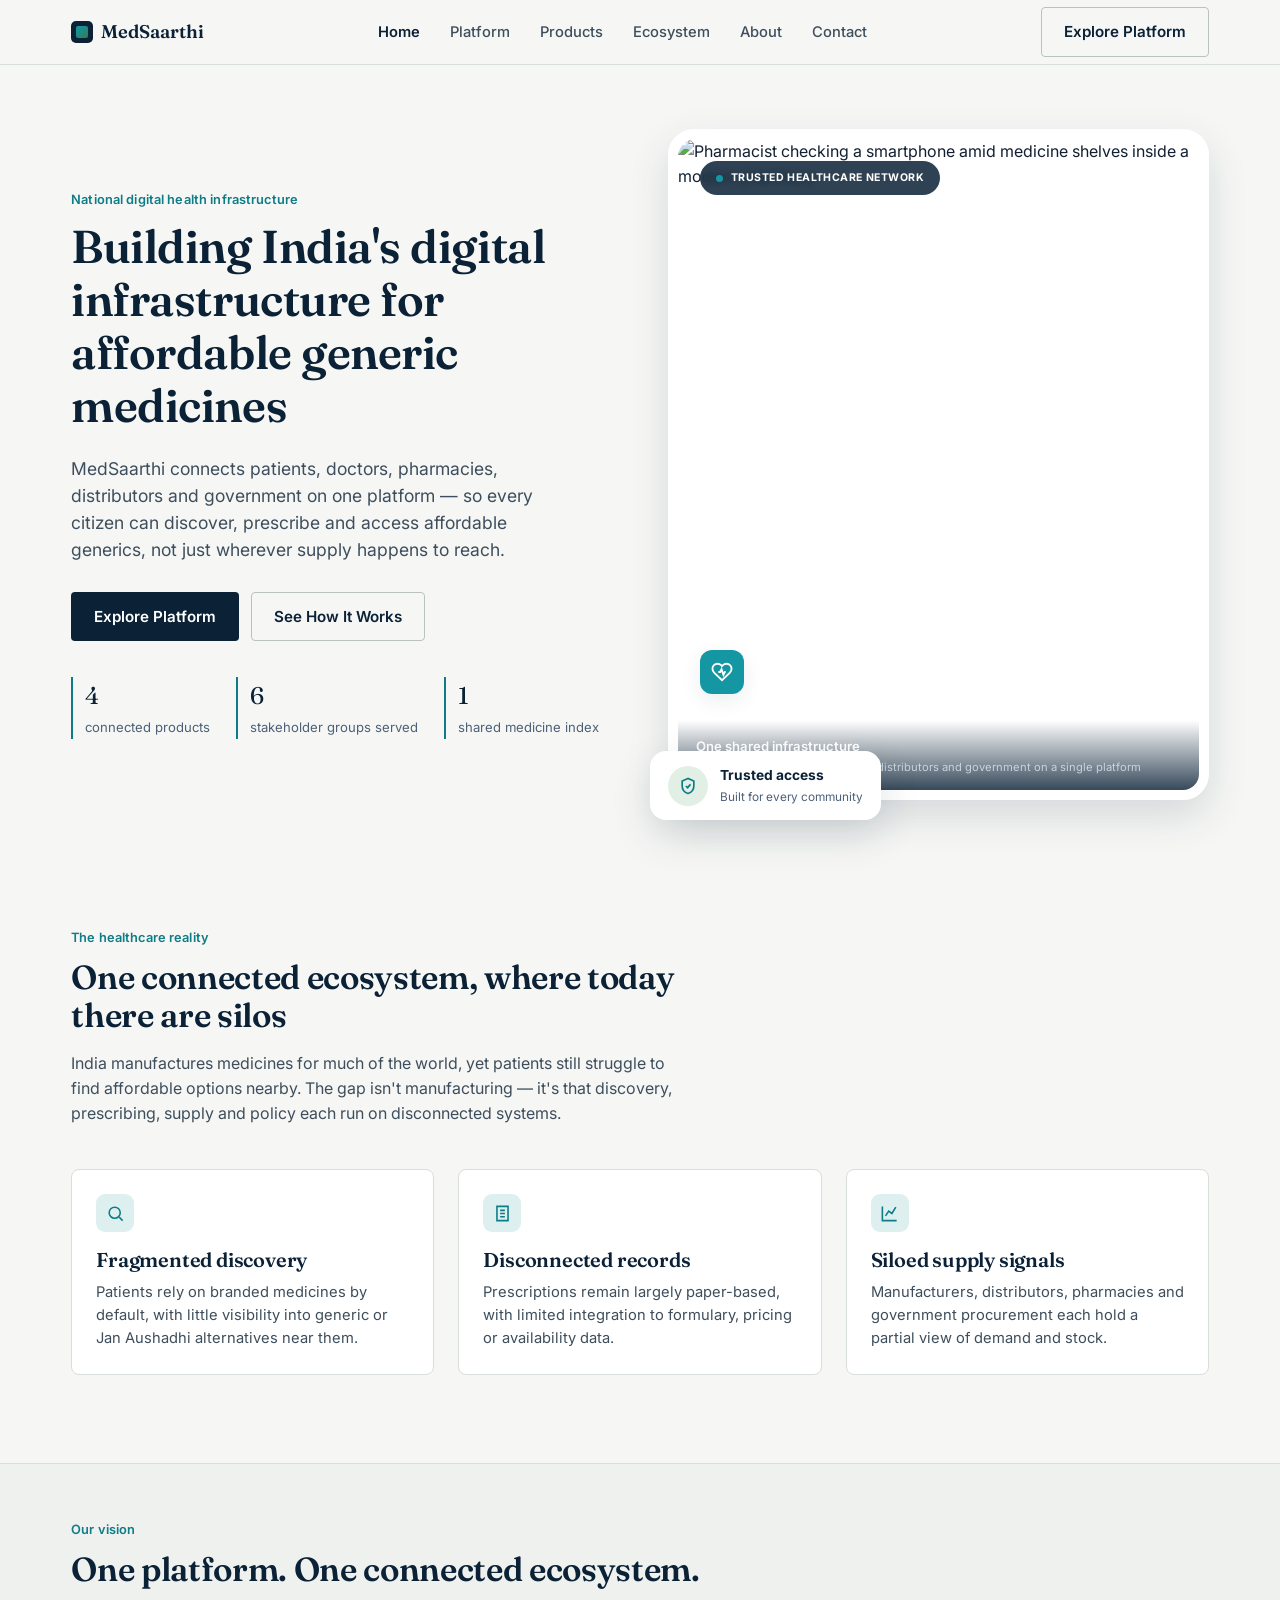
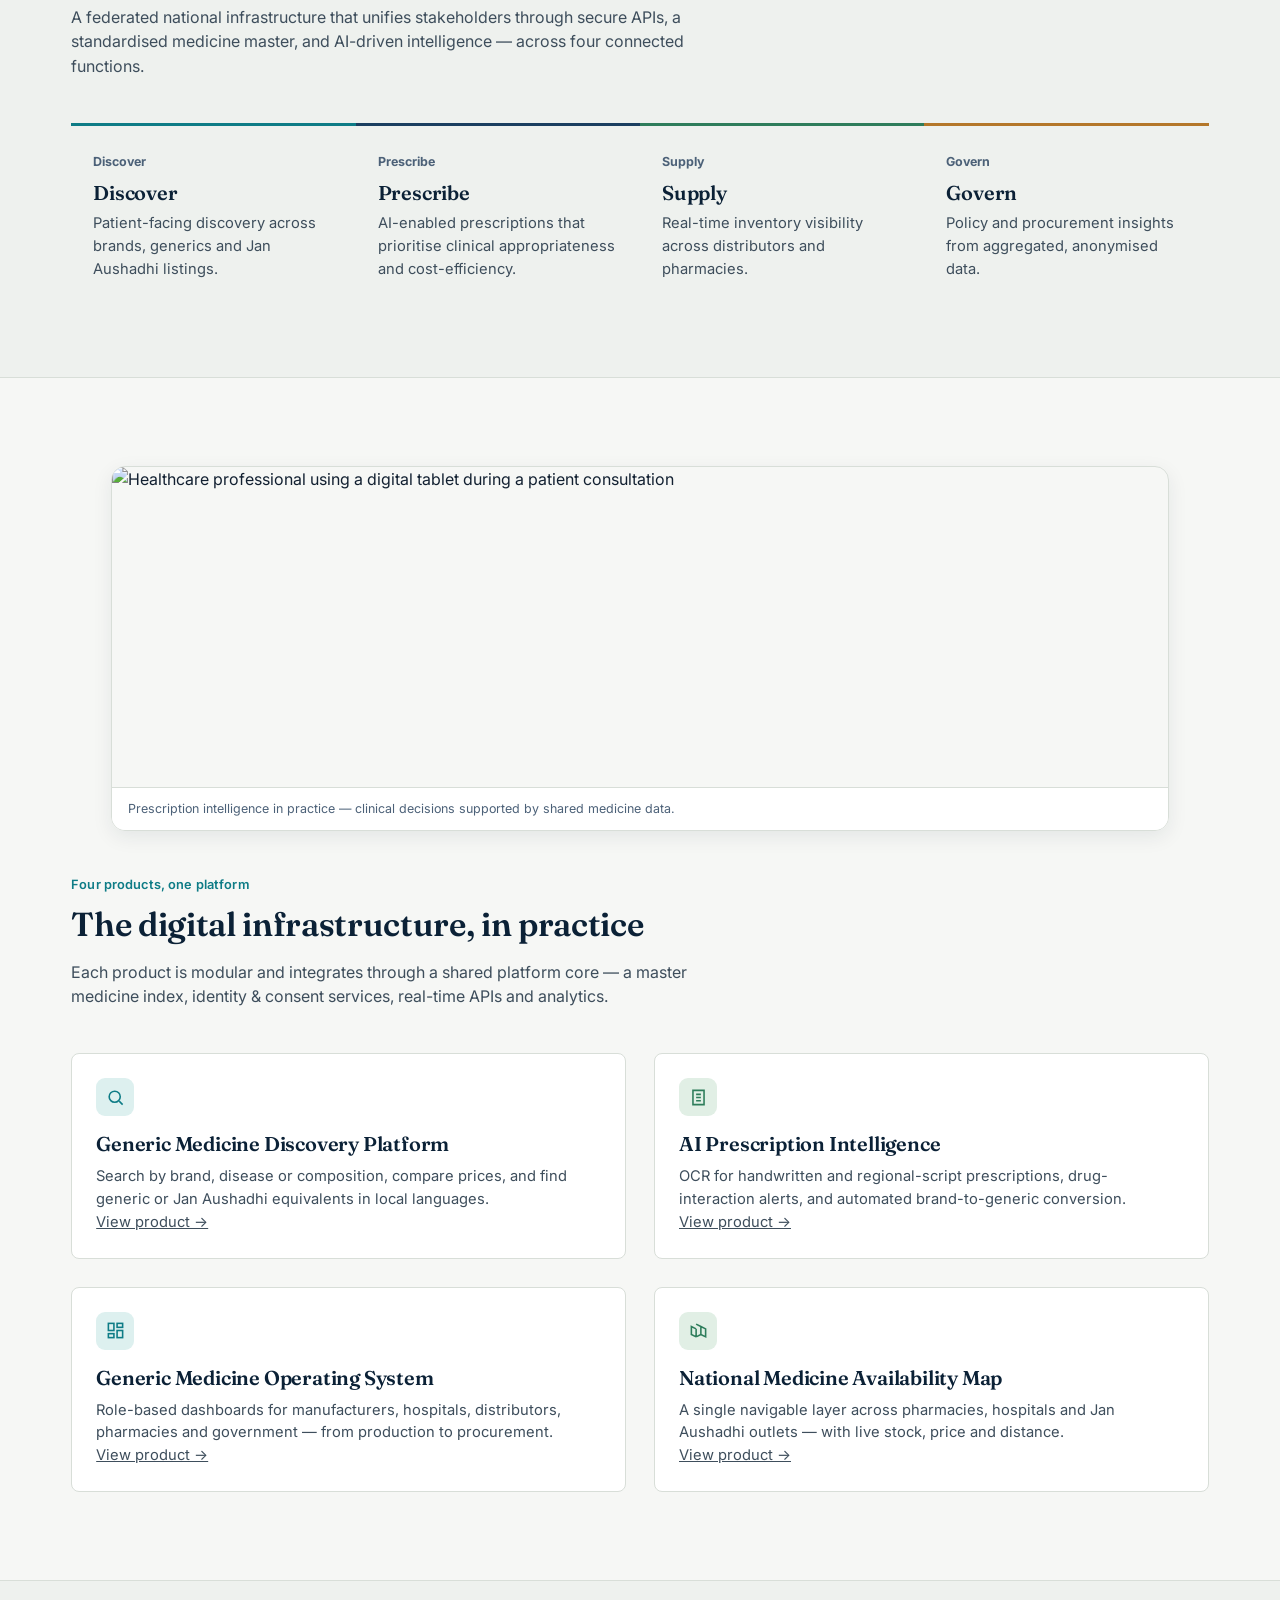
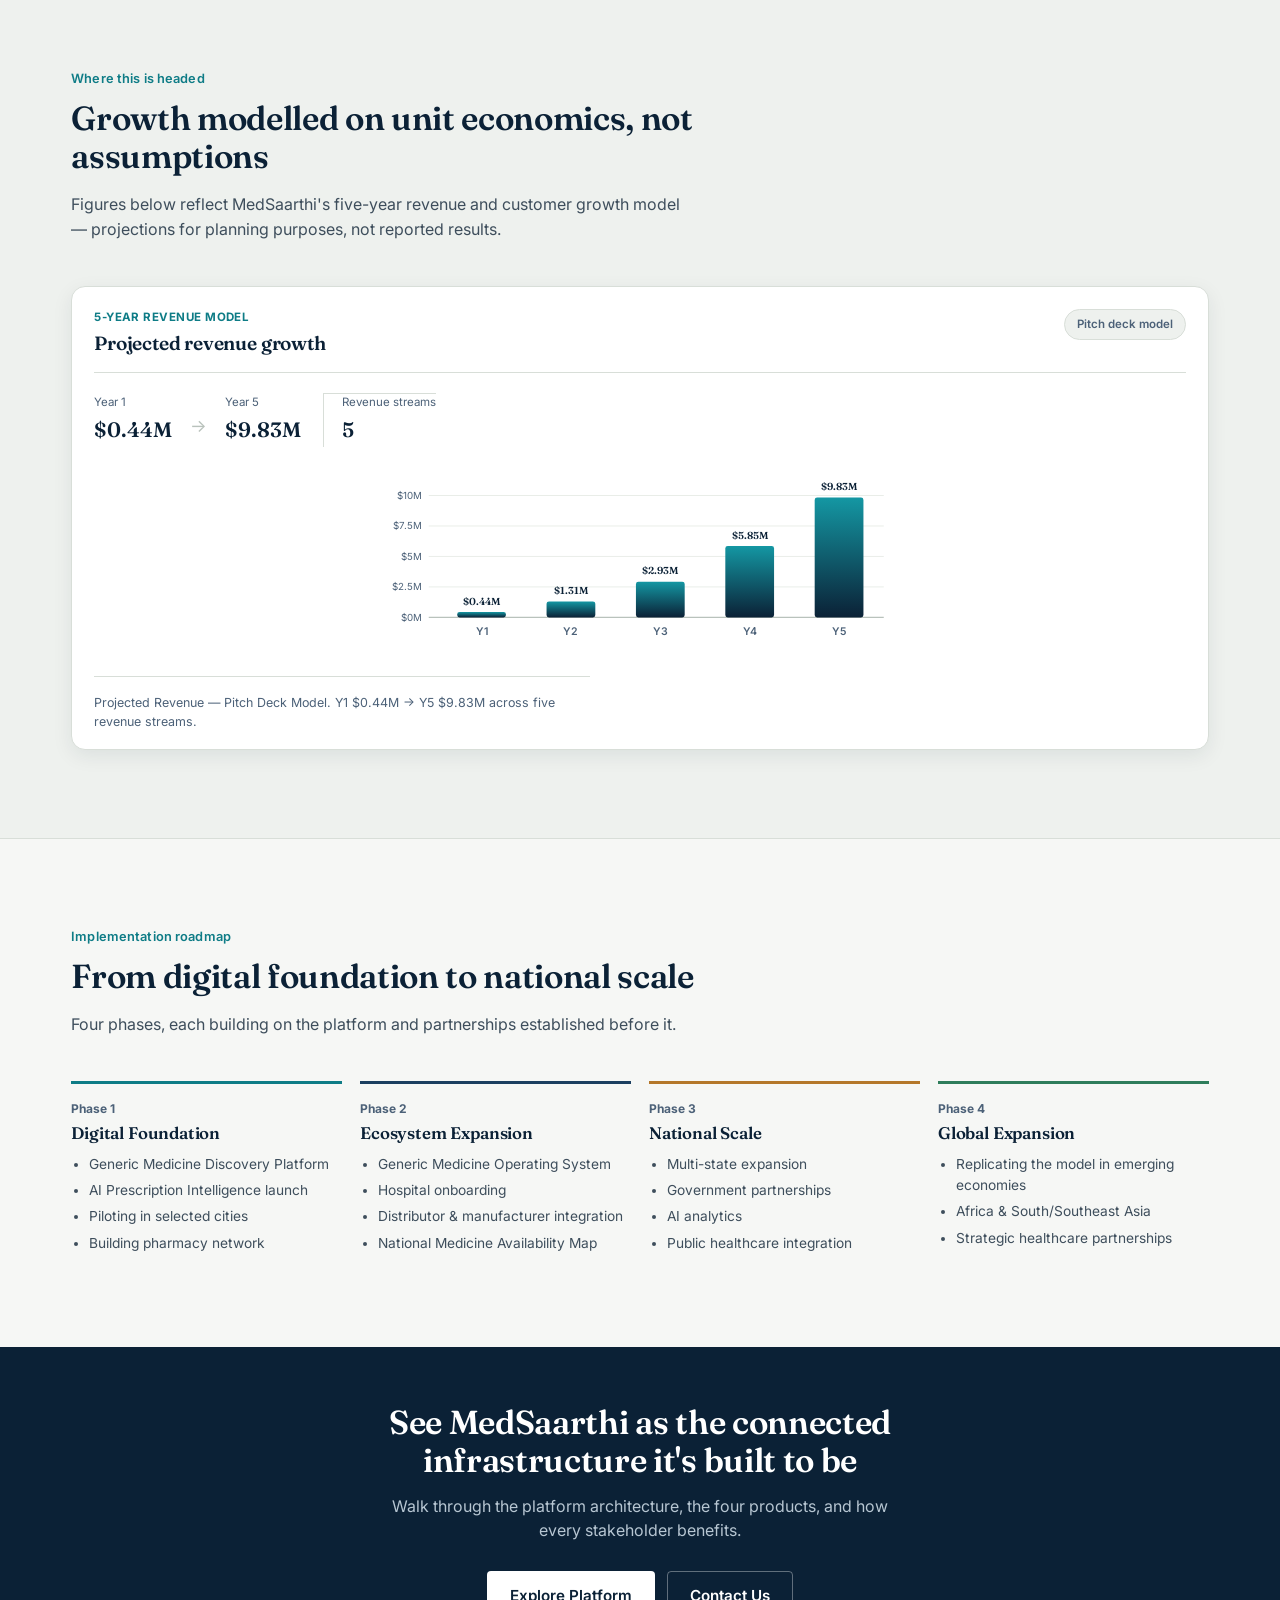
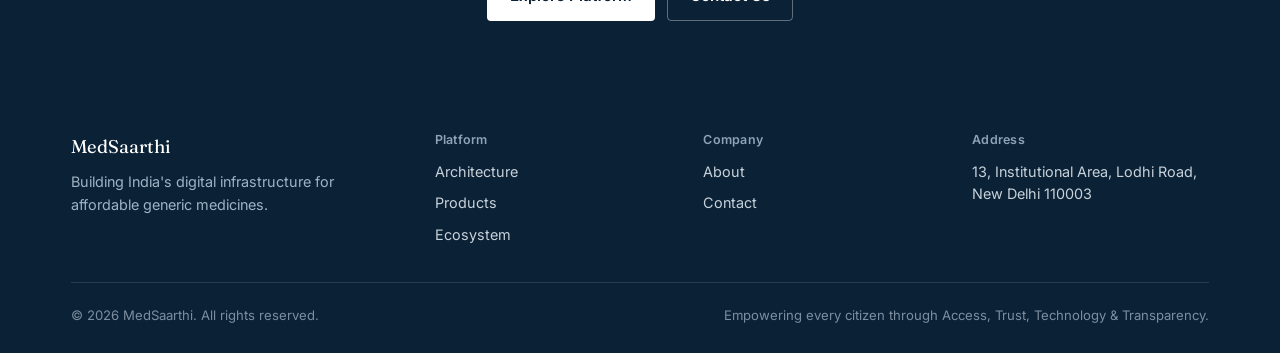
==== index.html @ 591024ae "MedSaarthi" ====
<!DOCTYPE html>
<html lang="en">
<head>
<meta charset="UTF-8">
<meta name="viewport" content="width=device-width, initial-scale=1.0">
<title>MedSaarthi — Digital Infrastructure for Affordable Generic Medicines</title>
<meta name="description" content="MedSaarthi connects patients, doctors, pharmacies, distributors and government through one digital infrastructure for discovering, prescribing and supplying affordable generic medicines.">
<link rel="preconnect" href="https://fonts.googleapis.com">
<link href="https://fonts.googleapis.com/css2?family=Fraunces:opsz,wght@9..144,500;9..144,600;9..144,700&family=Inter:wght@400;500;600;700&display=swap" rel="stylesheet">
<link rel="stylesheet" href="style.css">
</head>
<body>

<nav class="nav">
  <div class="nav-inner">
    <a href="index.html" class="nav-brand"><span class="mark"></span>MedSaarthi</a>
    <ul class="nav-links">
      <li><a href="index.html">Home</a></li>
      <li><a href="platform.html">Platform</a></li>
      <li><a href="products.html">Products</a></li>
      <li><a href="ecosystem.html">Ecosystem</a></li>
      <li><a href="about.html">About</a></li>
      <li><a href="contact.html">Contact</a></li>
    </ul>
    <div class="nav-cta">
      <a href="platform.html" class="btn btn-secondary">Explore Platform</a>
      <button class="nav-toggle" aria-label="Toggle menu" aria-expanded="false">
        <svg viewBox="0 0 24 24" fill="none" stroke="currentColor" stroke-width="2"><path d="M3 6h18M3 12h18M3 18h18"/></svg>
      </button>
    </div>
  </div>
</nav>

<!-- HERO -->
<header class="hero">
  <div class="container hero-grid">
    <div class="hero-copy">
      <p class="kicker">National digital health infrastructure</p>
      <h1>Building India's digital infrastructure for affordable generic medicines</h1>
      <p class="lede">MedSaarthi connects patients, doctors, pharmacies, distributors and government on one platform — so every citizen can discover, prescribe and access affordable generics, not just wherever supply happens to reach.</p>
      <div class="hero-actions">
        <a href="platform.html" class="btn btn-primary">Explore Platform</a>
        <a href="ecosystem.html" class="btn btn-secondary">See How It Works</a>
      </div>
      <div class="hero-meta">
        <div><span class="num">4</span><span class="lbl">connected products</span></div>
        <div><span class="num">6</span><span class="lbl">stakeholder groups served</span></div>
        <div><span class="num">1</span><span class="lbl">shared medicine index</span></div>
      </div>
    </div>

    <div class="hero-visual">
      <div class="hero-photo-frame reveal">
        <span class="hero-badge-pill"><span class="dot"></span>Trusted Healthcare Network</span>
        <img src="https://images.pexels.com/photos/19471015/pexels-photo-19471015.jpeg?auto=compress&amp;cs=tinysrgb&amp;w=900&amp;h=1125&amp;fit=crop" alt="Pharmacist checking a smartphone amid medicine shelves inside a modern pharmacy" width="900" height="1125">
        <span class="hero-badge-icon" aria-hidden="true">
          <svg viewBox="0 0 24 24" fill="none" stroke="currentColor" stroke-width="2"><path d="M20.8 4.6a5.5 5.5 0 0 0-7.8 0L12 5.6l-1-1a5.5 5.5 0 0 0-7.8 7.8l1 1L12 21l7.8-7.6 1-1a5.5 5.5 0 0 0 0-7.8Z"/><path d="M8 12h2l1.5-3 2 6 1.5-3H16"/></svg>
        </span>
        <div class="hero-photo-caption">
          <strong>One shared infrastructure</strong>
          <span>Connecting pharmacies, doctors, distributors and government on a single platform</span>
        </div>
      </div>
      <div class="hero-floating-card">
        <span class="icon" aria-hidden="true">
          <svg viewBox="0 0 24 24" fill="none" stroke="currentColor" stroke-width="2"><path d="M12 3 5 6v6c0 4.5 3 7.7 7 9 4-1.3 7-4.5 7-9V6l-7-3Z"/><path d="m9.5 12 2 2 3.5-4"/></svg>
        </span>
        <div>
          <strong>Trusted access</strong>
          <span>Built for every community</span>
        </div>
      </div>
    </div>
  </div>
</header>

<!-- ONE PLATFORM / PROBLEM -->
<section class="section">
  <div class="container">
    <div class="section-head">
      <p class="kicker">The healthcare reality</p>
      <h2>One connected ecosystem, where today there are silos</h2>
      <p>India manufactures medicines for much of the world, yet patients still struggle to find affordable options nearby. The gap isn't manufacturing — it's that discovery, prescribing, supply and policy each run on disconnected systems.</p>
    </div>
    <div class="grid-3 reveal-group">
      <div class="card reveal">
        <div class="icon-box"><svg viewBox="0 0 24 24" fill="none" stroke="currentColor" stroke-width="2"><circle cx="11" cy="11" r="7"/><path d="m21 21-4.35-4.35"/></svg></div>
        <h3>Fragmented discovery</h3>
        <p>Patients rely on branded medicines by default, with little visibility into generic or Jan Aushadhi alternatives near them.</p>
      </div>
      <div class="card reveal">
        <div class="icon-box"><svg viewBox="0 0 24 24" fill="none" stroke="currentColor" stroke-width="2"><path d="M9 12h6M9 16h6M9 8h6M5 3h14v18H5z"/></svg></div>
        <h3>Disconnected records</h3>
        <p>Prescriptions remain largely paper-based, with limited integration to formulary, pricing or availability data.</p>
      </div>
      <div class="card reveal">
        <div class="icon-box"><svg viewBox="0 0 24 24" fill="none" stroke="currentColor" stroke-width="2"><path d="M3 3v18h18"/><path d="M7 15l4-6 4 3 5-8"/></svg></div>
        <h3>Siloed supply signals</h3>
        <p>Manufacturers, distributors, pharmacies and government procurement each hold a partial view of demand and stock.</p>
      </div>
    </div>
  </div>
</section>

<!-- ECOSYSTEM CYCLE -->
<section class="section tight" style="background:var(--paper-50); border-top:1px solid var(--line); border-bottom:1px solid var(--line);">
  <div class="container">
    <div class="section-head">
      <p class="kicker">Our vision</p>
      <h2>One platform. One connected ecosystem.</h2>
      <p>A federated national infrastructure that unifies stakeholders through secure APIs, a standardised medicine master, and AI-driven intelligence — across four connected functions.</p>
    </div>
    <div class="cycle-wrap reveal-group">
      <div class="cycle-step reveal">
        <span class="step-no">Discover</span>
        <h3>Discover</h3>
        <p>Patient-facing discovery across brands, generics and Jan Aushadhi listings.</p>
      </div>
      <div class="cycle-step reveal">
        <span class="step-no">Prescribe</span>
        <h3>Prescribe</h3>
        <p>AI-enabled prescriptions that prioritise clinical appropriateness and cost-efficiency.</p>
      </div>
      <div class="cycle-step reveal">
        <span class="step-no">Supply</span>
        <h3>Supply</h3>
        <p>Real-time inventory visibility across distributors and pharmacies.</p>
      </div>
      <div class="cycle-step reveal">
        <span class="step-no">Govern</span>
        <h3>Govern</h3>
        <p>Policy and procurement insights from aggregated, anonymised data.</p>
      </div>
    </div>
  </div>
</section>

<!-- PRODUCT PREVIEWS -->
<section class="section">
  <div class="container">
    <figure class="photo-banner reveal" style="margin-top:0; margin-bottom:44px;">
      <img src="https://images.pexels.com/photos/4266947/pexels-photo-4266947.jpeg?auto=compress&amp;cs=tinysrgb&amp;w=1600&amp;h=640&amp;fit=crop" loading="lazy" alt="Healthcare professional using a digital tablet during a patient consultation" width="1600" height="640">
      <figcaption>Prescription intelligence in practice — clinical decisions supported by shared medicine data.</figcaption>
    </figure>
    <div class="section-head">
      <p class="kicker">Four products, one platform</p>
      <h2>The digital infrastructure, in practice</h2>
      <p>Each product is modular and integrates through a shared platform core — a master medicine index, identity &amp; consent services, real-time APIs and analytics.</p>
    </div>
    <div class="grid-2 reveal-group">
      <div class="card reveal">
        <div class="icon-box"><svg viewBox="0 0 24 24" fill="none" stroke="currentColor" stroke-width="2"><circle cx="11" cy="11" r="7"/><path d="m21 21-4.35-4.35"/></svg></div>
        <h3>Generic Medicine Discovery Platform</h3>
        <p>Search by brand, disease or composition, compare prices, and find generic or Jan Aushadhi equivalents in local languages.</p>
        <p><a href="products.html">View product →</a></p>
      </div>
      <div class="card reveal">
        <div class="icon-box green"><svg viewBox="0 0 24 24" fill="none" stroke="currentColor" stroke-width="2"><path d="M9 12h6M9 16h6M9 8h6M5 3h14v18H5z"/></svg></div>
        <h3>AI Prescription Intelligence</h3>
        <p>OCR for handwritten and regional-script prescriptions, drug-interaction alerts, and automated brand-to-generic conversion.</p>
        <p><a href="products.html">View product →</a></p>
      </div>
      <div class="card reveal">
        <div class="icon-box"><svg viewBox="0 0 24 24" fill="none" stroke="currentColor" stroke-width="2"><rect x="3" y="3" width="7" height="9"/><rect x="14" y="3" width="7" height="5"/><rect x="14" y="12" width="7" height="9"/><rect x="3" y="16" width="7" height="5"/></svg></div>
        <h3>Generic Medicine Operating System</h3>
        <p>Role-based dashboards for manufacturers, hospitals, distributors, pharmacies and government — from production to procurement.</p>
        <p><a href="products.html">View product →</a></p>
      </div>
      <div class="card reveal">
        <div class="icon-box green"><svg viewBox="0 0 24 24" fill="none" stroke="currentColor" stroke-width="2"><path d="M9 20 3 17V7l6 3m0 10 6-3m-6 3V10m6 7 6 3V10l-6-3m0 10V7m0 0L9 4"/></svg></div>
        <h3>National Medicine Availability Map</h3>
        <p>A single navigable layer across pharmacies, hospitals and Jan Aushadhi outlets — with live stock, price and distance.</p>
        <p><a href="products.html">View product →</a></p>
      </div>
    </div>
  </div>
</section>

<!-- ANALYTICS / PROJECTIONS -->
<section class="section" style="background:var(--paper-50); border-top:1px solid var(--line); border-bottom:1px solid var(--line);">
  <div class="container">
    <div class="section-head">
      <p class="kicker">Where this is headed</p>
      <h2>Growth modelled on unit economics, not assumptions</h2>
      <p>Figures below reflect MedSaarthi's five-year revenue and customer growth model — projections for planning purposes, not reported results.</p>
    </div>
    <div class="chart-card reveal">
      <div class="chart-card-head">
        <div>
          <span class="chart-card-eyebrow">5-Year Revenue Model</span>
          <h3>Projected revenue growth</h3>
        </div>
        <span class="chart-card-tag">Pitch deck model</span>
      </div>
      <div class="chart-stats">
        <div class="chart-stat"><span>Year 1</span><strong>$0.44M</strong></div>
        <div class="chart-stat-arrow">→</div>
        <div class="chart-stat"><span>Year 5</span><strong>$9.83M</strong></div>
        <div class="chart-stat divider"><span>Revenue streams</span><strong>5</strong></div>
      </div>
      <div class="chart-svg-wrap">
        <svg viewBox="0 0 640 240" preserveAspectRatio="xMidYMid meet" role="img" aria-label="Bar chart of projected revenue from Year 1 at $0.44 million to Year 5 at $9.83 million">
          <defs>
            <linearGradient id="revBarGradient" x1="0" y1="0" x2="0" y2="1">
              <stop offset="0%" stop-color="#1497A3"/>
              <stop offset="100%" stop-color="#0B2136"/>
            </linearGradient>
          </defs>
          <!-- gridlines: plot area y 40 ($10M) to 190 ($0M) -->
          <g stroke="#E4E9E3" stroke-width="1">
            <line x1="60" y1="40" x2="620" y2="40"/>
            <line x1="60" y1="77.5" x2="620" y2="77.5"/>
            <line x1="60" y1="115" x2="620" y2="115"/>
            <line x1="60" y1="152.5" x2="620" y2="152.5"/>
          </g>
          <!-- y-axis labels -->
          <g font-family="Inter, sans-serif" font-size="12" fill="#4C6178">
            <text x="52" y="44" text-anchor="end">$10M</text>
            <text x="52" y="81.5" text-anchor="end">$7.5M</text>
            <text x="52" y="119" text-anchor="end">$5M</text>
            <text x="52" y="156.5" text-anchor="end">$2.5M</text>
            <text x="52" y="194" text-anchor="end">$0M</text>
          </g>
          <!-- baseline -->
          <line x1="60" y1="190" x2="620" y2="190" stroke="#B9C2BC" stroke-width="1.5"/>
          <!-- bars: scale 150px = $10M, so px-per-$M = 15; baseline y=190 -->
          <g>
            <rect x="95" y="183.4" width="60" height="6.6" rx="3" fill="url(#revBarGradient)"/>
            <text x="125" y="174.4" text-anchor="middle" font-family="Fraunces, serif" font-size="12.5" font-weight="600" fill="#0B2136">$0.44M</text>

            <rect x="205" y="170.35" width="60" height="19.65" rx="3" fill="url(#revBarGradient)"/>
            <text x="235" y="161.35" text-anchor="middle" font-family="Fraunces, serif" font-size="12.5" font-weight="600" fill="#0B2136">$1.31M</text>

            <rect x="315" y="146.05" width="60" height="43.95" rx="3" fill="url(#revBarGradient)"/>
            <text x="345" y="137.05" text-anchor="middle" font-family="Fraunces, serif" font-size="12.5" font-weight="600" fill="#0B2136">$2.93M</text>

            <rect x="425" y="102.25" width="60" height="87.75" rx="3" fill="url(#revBarGradient)"/>
            <text x="455" y="93.25" text-anchor="middle" font-family="Fraunces, serif" font-size="12.5" font-weight="600" fill="#0B2136">$5.85M</text>

            <rect x="535" y="42.55" width="60" height="147.45" rx="3" fill="url(#revBarGradient)"/>
            <text x="565" y="33.55" text-anchor="middle" font-family="Fraunces, serif" font-size="12.5" font-weight="600" fill="#0B2136">$9.83M</text>
          </g>
          <!-- x-axis labels -->
          <g font-family="Inter, sans-serif" font-size="13" font-weight="600" fill="#4C6178">
            <text x="125" y="212" text-anchor="middle">Y1</text>
            <text x="235" y="212" text-anchor="middle">Y2</text>
            <text x="345" y="212" text-anchor="middle">Y3</text>
            <text x="455" y="212" text-anchor="middle">Y4</text>
            <text x="565" y="212" text-anchor="middle">Y5</text>
          </g>
        </svg>
      </div>
      <p class="chart-note">Projected Revenue — Pitch Deck Model. Y1 $0.44M → Y5 $9.83M across five revenue streams.</p>
    </div>
  </div>
</section>

<!-- ROADMAP -->
<section class="section">
  <div class="container">
    <div class="section-head">
      <p class="kicker">Implementation roadmap</p>
      <h2>From digital foundation to national scale</h2>
      <p>Four phases, each building on the platform and partnerships established before it.</p>
    </div>
    <div class="roadmap reveal-group">
      <div class="roadmap-phase reveal">
        <span class="phase-no">Phase 1</span>
        <h4>Digital Foundation</h4>
        <ul>
          <li>Generic Medicine Discovery Platform</li>
          <li>AI Prescription Intelligence launch</li>
          <li>Piloting in selected cities</li>
          <li>Building pharmacy network</li>
        </ul>
      </div>
      <div class="roadmap-phase reveal">
        <span class="phase-no">Phase 2</span>
        <h4>Ecosystem Expansion</h4>
        <ul>
          <li>Generic Medicine Operating System</li>
          <li>Hospital onboarding</li>
          <li>Distributor &amp; manufacturer integration</li>
          <li>National Medicine Availability Map</li>
        </ul>
      </div>
      <div class="roadmap-phase reveal">
        <span class="phase-no">Phase 3</span>
        <h4>National Scale</h4>
        <ul>
          <li>Multi-state expansion</li>
          <li>Government partnerships</li>
          <li>AI analytics</li>
          <li>Public healthcare integration</li>
        </ul>
      </div>
      <div class="roadmap-phase reveal">
        <span class="phase-no">Phase 4</span>
        <h4>Global Expansion</h4>
        <ul>
          <li>Replicating the model in emerging economies</li>
          <li>Africa &amp; South/Southeast Asia</li>
          <li>Strategic healthcare partnerships</li>
        </ul>
      </div>
    </div>
  </div>
</section>

<!-- FINAL CTA -->
<section class="section tight" style="background:var(--navy-900);">
  <div class="container text-center">
    <h2 style="color:var(--white); max-width:640px; margin:0 auto 14px;">See MedSaarthi as the connected infrastructure it's built to be</h2>
    <p style="color:#B7C6D2; max-width:520px; margin:0 auto 28px;">Walk through the platform architecture, the four products, and how every stakeholder benefits.</p>
    <div class="hero-actions" style="justify-content:center;">
      <a href="platform.html" class="btn" style="background:var(--white); color:var(--navy-900);">Explore Platform</a>
      <a href="contact.html" class="btn btn-secondary" style="border-color:rgba(255,255,255,0.35); color:var(--white);">Contact Us</a>
    </div>
  </div>
</section>

<footer class="footer">
  <div class="container">
    <div class="footer-grid">
      <div>
        <div class="footer-brand">MedSaarthi</div>
        <p style="max-width:32ch; color:#9FB3C4; font-size:0.9rem;">Building India's digital infrastructure for affordable generic medicines.</p>
      </div>
      <div>
        <h4>Platform</h4>
        <ul>
          <li><a href="platform.html">Architecture</a></li>
          <li><a href="products.html">Products</a></li>
          <li><a href="ecosystem.html">Ecosystem</a></li>
        </ul>
      </div>
      <div>
        <h4>Company</h4>
        <ul>
          <li><a href="about.html">About</a></li>
          <li><a href="contact.html">Contact</a></li>
        </ul>
      </div>
      <div>
        <h4>Address</h4>
        <ul>
          <li>13, Institutional Area, Lodhi Road, New Delhi 110003</li>
        </ul>
      </div>
    </div>
    <div class="footer-bottom">
      <span>© 2026 MedSaarthi. All rights reserved.</span>
      <span>Empowering every citizen through Access, Trust, Technology &amp; Transparency.</span>
    </div>
  </div>
</footer>

<script src="script.js"></script>
</body>
</html>
---- style.css ----
/* ============================================================
   MedSaarthi — Design Tokens
   Palette: deep navy core, cool paper background, teal + green
   accents reserved for the two functions they represent
   (teal = intelligence/data, green = access/health outcome).
   Type: Fraunces (serif, display) + Inter (sans, UI/body).
   ============================================================ */

:root {
    --navy-900: #0B2136;
    --navy-800: #122E48;
    --navy-700: #1B3F60;
    --blue-gray-600: #4C6178;
    --blue-gray-400: #8296A8;
    --paper-0: #F6F7F5;
    --paper-50: #EEF1EE;
    --line: #D8DED8;
    --line-strong: #B9C2BC;
    --teal-600: #0E7C86;
    --teal-500: #1497A3;
    --teal-100: #DDF0EF;
    --green-600: #2E7D5B;
    --green-100: #E1EFE5;
    --amber-600: #B4772A;
    --amber-100: #F5E9D6;
    --red-600: #B3453F;
    --white: #FFFFFF;
    --ink: #122031;
    --ink-soft: #3E4E5C;

    --font-display: 'Fraunces', Georgia, serif;
    --font-body: 'Inter', -apple-system, BlinkMacSystemFont, 'Segoe UI', sans-serif;

    --radius-sm: 4px;
    --radius-md: 8px;
    --radius-lg: 14px;

    --shadow-sm: 0 1px 2px rgba(11, 33, 54, 0.06), 0 1px 1px rgba(11, 33, 54, 0.04);
    --shadow-md: 0 6px 20px rgba(11, 33, 54, 0.08);
    --shadow-lg: 0 16px 40px rgba(11, 33, 54, 0.14);

    --maxw: 1240px;
    --pad: clamp(20px, 4vw, 56px);
}

*,
*::before,
*::after {
    box-sizing: border-box;
}

html {
    scroll-behavior: smooth;
}

@media (prefers-reduced-motion: reduce) {
    html {
        scroll-behavior: auto;
    }

    *,
    *::before,
    *::after {
        animation-duration: 0.001ms !important;
        animation-iteration-count: 1 !important;
        transition-duration: 0.001ms !important;
        scroll-behavior: auto !important;
    }
}

body {
    margin: 0;
    font-family: var(--font-body);
    color: var(--ink);
    background: var(--paper-0);
    font-size: 16px;
    line-height: 1.55;
    -webkit-font-smoothing: antialiased;
}

h1,
h2,
h3,
h4 {
    font-family: var(--font-display);
    color: var(--navy-900);
    margin: 0 0 0.5em 0;
    font-weight: 600;
    letter-spacing: -0.01em;
    line-height: 1.15;
}

h1 {
    font-size: clamp(2.1rem, 3.6vw, 3.4rem);
}

h2 {
    font-size: clamp(1.6rem, 2.6vw, 2.3rem);
}

h3 {
    font-size: 1.25rem;
}

h4 {
    font-size: 1.05rem;
}

p {
    margin: 0 0 1em 0;
    color: var(--ink-soft);
    max-width: 62ch;
}

a {
    color: inherit;
}

img {
    max-width: 100%;
    display: block;
}

button {
    font-family: inherit;
}

.container {
    max-width: var(--maxw);
    margin: 0 auto;
    padding: 0 var(--pad);
}

.section {
    padding: 88px 0;
}

.section.tight {
    padding: 56px 0;
}

.section-head {
    max-width: 640px;
    margin-bottom: 44px;
}

.kicker {
    font-family: var(--font-body);
    font-size: 0.8rem;
    font-weight: 600;
    color: var(--teal-600);
    margin: 0 0 10px 0;
    letter-spacing: 0.01em;
}

.divider {
    border: none;
    border-top: 1px solid var(--line);
    margin: 0;
}

/* ---------- Buttons ---------- */
.btn {
    display: inline-flex;
    align-items: center;
    gap: 8px;
    padding: 12px 22px;
    border-radius: var(--radius-sm);
    font-weight: 600;
    font-size: 0.95rem;
    text-decoration: none;
    border: 1px solid transparent;
    cursor: pointer;
    transition: background 0.15s ease, border-color 0.15s ease, color 0.15s ease, transform 0.1s ease;
}

.btn-primary {
    background: var(--navy-900);
    color: var(--white);
}

.btn-primary:hover {
    background: var(--navy-700);
}

.btn-secondary {
    background: transparent;
    color: var(--navy-900);
    border-color: var(--line-strong);
}

.btn-secondary:hover {
    border-color: var(--navy-900);
    background: var(--paper-50);
}

.btn:active {
    transform: translateY(1px);
}

.btn:focus-visible,
a:focus-visible,
button:focus-visible,
input:focus-visible,
textarea:focus-visible,
select:focus-visible {
    outline: 2px solid var(--teal-600);
    outline-offset: 2px;
}

/* ---------- Navbar ---------- */
.nav {
    position: sticky;
    top: 0;
    z-index: 100;
    background: rgba(246, 247, 245, 0.86);
    backdrop-filter: blur(10px);
    -webkit-backdrop-filter: blur(10px);
    border-bottom: 1px solid var(--line);
}

.nav-inner {
    max-width: var(--maxw);
    margin: 0 auto;
    padding: 0 var(--pad);
    display: flex;
    align-items: center;
    justify-content: space-between;
    height: 64px;
}

.nav-brand {
    font-family: var(--font-display);
    font-weight: 600;
    font-size: 1.15rem;
    color: var(--navy-900);
    text-decoration: none;
    display: flex;
    align-items: center;
    gap: 8px;
}

.nav-brand .mark {
    width: 22px;
    height: 22px;
    border-radius: 5px;
    background: var(--navy-900);
    position: relative;
    flex: none;
}

.nav-brand .mark::after {
    content: '';
    position: absolute;
    inset: 5px;
    border-radius: 2px;
    background: linear-gradient(135deg, var(--teal-500), var(--green-600));
}

.nav-links {
    display: flex;
    align-items: center;
    gap: 2px;
    list-style: none;
    margin: 0;
    padding: 0;
}

.nav-links a {
    display: block;
    padding: 8px 14px;
    border-radius: var(--radius-sm);
    text-decoration: none;
    color: var(--ink-soft);
    font-size: 0.92rem;
    font-weight: 500;
    transition: color 0.15s ease, background 0.15s ease;
}

.nav-links a:hover {
    color: var(--navy-900);
    background: var(--paper-50);
}

.nav-links a.active {
    color: var(--navy-900);
    font-weight: 600;
}

.nav-cta {
    display: flex;
    align-items: center;
    gap: 10px;
}

.nav-toggle {
    display: none;
    background: none;
    border: 1px solid var(--line-strong);
    border-radius: var(--radius-sm);
    width: 38px;
    height: 38px;
    align-items: center;
    justify-content: center;
}

.nav-toggle svg {
    width: 18px;
    height: 18px;
}

@media (max-width:900px) {
    .nav-links {
        position: absolute;
        top: 64px;
        left: 0;
        right: 0;
        background: var(--paper-0);
        border-bottom: 1px solid var(--line);
        flex-direction: column;
        align-items: stretch;
        padding: 8px var(--pad) 16px;
        display: none;
    }

    .nav-links.open {
        display: flex;
    }

    .nav-links a {
        padding: 12px 8px;
    }

    .nav-cta .btn-secondary {
        display: none;
    }

    .nav-toggle {
        display: flex;
    }
}

/* ---------- Footer ---------- */
.footer {
    background: var(--navy-900);
    color: #C7D2DB;
    padding: 56px 0 28px;
}

.footer a {
    color: #C7D2DB;
    text-decoration: none;
}

.footer a:hover {
    color: var(--white);
}

.footer-grid {
    display: grid;
    grid-template-columns: 1.4fr 1fr 1fr 1fr;
    gap: 32px;
    padding-bottom: 36px;
    border-bottom: 1px solid rgba(255, 255, 255, 0.12);
}

.footer-brand {
    font-family: var(--font-display);
    color: var(--white);
    font-size: 1.15rem;
    margin-bottom: 10px;
}

.footer h4 {
    color: #8FA3B5;
    font-family: var(--font-body);
    font-size: 0.78rem;
    font-weight: 600;
    margin-bottom: 14px;
    letter-spacing: 0.02em;
}

.footer ul {
    list-style: none;
    margin: 0;
    padding: 0;
    display: flex;
    flex-direction: column;
    gap: 9px;
    font-size: 0.9rem;
}

.footer-bottom {
    display: flex;
    justify-content: space-between;
    align-items: center;
    padding-top: 22px;
    font-size: 0.82rem;
    color: #7C8FA0;
    flex-wrap: wrap;
    gap: 10px;
}

@media (max-width:800px) {
    .footer-grid {
        grid-template-columns: 1fr 1fr;
        row-gap: 28px;
    }
}

/* ---------- Hero ---------- */
.hero {
    padding: 64px 0 40px;
}

.hero-grid {
    display: grid;
    grid-template-columns: 1fr 1fr;
    gap: 56px;
    align-items: center;
}

.hero-copy p.lede {
    font-size: 1.1rem;
    max-width: 44ch;
}

.hero-actions {
    display: flex;
    gap: 12px;
    margin-top: 28px;
    flex-wrap: wrap;
}

.hero-meta {
    display: flex;
    gap: 26px;
    margin-top: 36px;
    flex-wrap: wrap;
}

.hero-meta div {
    border-left: 2px solid var(--teal-600);
    padding-left: 12px;
}

.hero-meta .num {
    font-family: var(--font-display);
    font-size: 1.5rem;
    color: var(--navy-900);
    display: block;
}

.hero-meta .lbl {
    font-size: 0.82rem;
    color: var(--blue-gray-600);
}

@media (max-width:920px) {
    .hero-grid {
        grid-template-columns: 1fr;
    }
}

/* ---------- Demo product interface (used on home) ---------- */
.demo-card {
    background: var(--white);
    border: 1px solid var(--line);
    border-radius: var(--radius-lg);
    box-shadow: var(--shadow-lg);
    overflow: hidden;
}

.demo-topbar {
    display: flex;
    align-items: center;
    justify-content: space-between;
    padding: 12px 18px;
    border-bottom: 1px solid var(--line);
    background: var(--paper-50);
}

.demo-topbar .dots {
    display: flex;
    gap: 6px;
}

.demo-topbar .dots span {
    width: 8px;
    height: 8px;
    border-radius: 50%;
    background: var(--line-strong);
    display: block;
}

.demo-topbar .label {
    font-size: 0.78rem;
    color: var(--blue-gray-600);
    font-weight: 600;
}

.demo-tag {
    font-size: 0.68rem;
    font-weight: 700;
    color: var(--amber-600);
    background: var(--amber-100);
    padding: 3px 8px;
    border-radius: 20px;
    letter-spacing: 0.02em;
}

.demo-body {
    padding: 20px;
}

.demo-search {
    display: flex;
    align-items: center;
    gap: 10px;
    border: 1px solid var(--line-strong);
    border-radius: var(--radius-md);
    padding: 10px 14px;
    background: var(--paper-0);
}

.demo-search svg {
    width: 16px;
    height: 16px;
    color: var(--blue-gray-600);
    flex: none;
}

.demo-search input {
    border: none;
    background: none;
    outline: none;
    font-size: 0.92rem;
    width: 100%;
    color: var(--ink);
    font-family: inherit;
}

.compare-row {
    display: grid;
    grid-template-columns: 1fr 1fr;
    gap: 14px;
    margin-top: 16px;
}

.compare-card {
    border: 1px solid var(--line);
    border-radius: var(--radius-md);
    padding: 14px;
    position: relative;
}

.compare-card.generic {
    border-color: var(--green-600);
    background: var(--green-100);
}

.compare-card .tag {
    font-size: 0.68rem;
    font-weight: 700;
    letter-spacing: 0.02em;
    color: var(--blue-gray-600);
    margin-bottom: 6px;
    display: block;
}

.compare-card.generic .tag {
    color: var(--green-600);
}

.compare-card .med-name {
    font-weight: 600;
    font-size: 0.95rem;
    color: var(--navy-900);
}

.compare-card .med-comp {
    font-size: 0.78rem;
    color: var(--blue-gray-600);
    margin-bottom: 10px;
}

.compare-card .price {
    font-family: var(--font-display);
    font-size: 1.35rem;
    color: var(--navy-900);
}

.compare-card .save {
    font-size: 0.75rem;
    color: var(--green-600);
    font-weight: 600;
}

.demo-divider {
    display: flex;
    align-items: center;
    justify-content: center;
    margin: 0;
}

.pharmacy-row {
    display: flex;
    align-items: center;
    justify-content: space-between;
    padding: 12px 0;
    border-top: 1px solid var(--line);
}

.pharmacy-row:first-of-type {
    margin-top: 18px;
}

.pharmacy-info {
    display: flex;
    align-items: center;
    gap: 12px;
}

.pharmacy-icon {
    width: 36px;
    height: 36px;
    border-radius: 8px;
    background: var(--teal-100);
    color: var(--teal-600);
    display: flex;
    align-items: center;
    justify-content: center;
    flex: none;
}

.pharmacy-icon svg {
    width: 18px;
    height: 18px;
}

.pharmacy-name {
    font-weight: 600;
    font-size: 0.9rem;
    color: var(--navy-900);
}

.pharmacy-sub {
    font-size: 0.78rem;
    color: var(--blue-gray-600);
}

.stock-pill {
    font-size: 0.72rem;
    font-weight: 700;
    padding: 3px 9px;
    border-radius: 20px;
}

.stock-pill.in {
    background: var(--green-100);
    color: var(--green-600);
}

.stock-pill.low {
    background: var(--amber-100);
    color: var(--amber-600);
}

.stock-pill.out {
    background: var(--paper-50);
    color: var(--blue-gray-600);
}

.pharmacy-actions {
    display: flex;
    align-items: center;
    gap: 10px;
}

.pharmacy-dist {
    font-size: 0.78rem;
    color: var(--blue-gray-600);
}

.mini-btn {
    font-size: 0.78rem;
    font-weight: 600;
    color: var(--white);
    background: var(--navy-900);
    border: none;
    border-radius: 6px;
    padding: 7px 12px;
    cursor: pointer;
}

/* ---------- Ecosystem cycle (Discover/Prescribe/Supply/Govern) ---------- */
.cycle-wrap {
    display: grid;
    grid-template-columns: 1fr 1fr 1fr 1fr;
    gap: 0;
    position: relative;
}

.cycle-step {
    padding: 26px 22px;
    border-top: 3px solid var(--line-strong);
    position: relative;
}

.cycle-step .step-no {
    font-size: 0.78rem;
    font-weight: 700;
    color: var(--blue-gray-600);
    margin-bottom: 10px;
    display: block;
}

.cycle-step h3 {
    margin-bottom: 8px;
}

.cycle-step p {
    font-size: 0.92rem;
}

.cycle-step:nth-child(1) {
    border-top-color: var(--teal-600);
}

.cycle-step:nth-child(2) {
    border-top-color: var(--navy-700);
}

.cycle-step:nth-child(3) {
    border-top-color: var(--green-600);
}

.cycle-step:nth-child(4) {
    border-top-color: var(--amber-600);
}

@media (max-width:900px) {
    .cycle-wrap {
        grid-template-columns: 1fr 1fr;
    }
}

@media (max-width:560px) {
    .cycle-wrap {
        grid-template-columns: 1fr;
    }

    .cycle-step {
        border-top-width: 3px;
        border-left: 0;
    }
}

/* ---------- Cards / grids ---------- */
.grid-2 {
    display: grid;
    grid-template-columns: 1fr 1fr;
    gap: 28px;
}

.grid-3 {
    display: grid;
    grid-template-columns: 1fr 1fr 1fr;
    gap: 24px;
}

.grid-4 {
    display: grid;
    grid-template-columns: repeat(4, 1fr);
    gap: 20px;
}

@media (max-width:900px) {
    .grid-3 {
        grid-template-columns: 1fr 1fr;
    }

    .grid-4 {
        grid-template-columns: 1fr 1fr;
    }
}

@media (max-width:600px) {
    .grid-2 {
        grid-template-columns: 1fr;
    }

    .grid-3 {
        grid-template-columns: 1fr;
    }

    .grid-4 {
        grid-template-columns: 1fr;
    }
}

.card {
    background: var(--white);
    border: 1px solid var(--line);
    border-radius: var(--radius-md);
    padding: 24px;
}

.card h3 {
    margin-bottom: 10px;
}

.card p {
    font-size: 0.92rem;
    margin-bottom: 0;
}

.icon-box {
    width: 38px;
    height: 38px;
    border-radius: 9px;
    background: var(--teal-100);
    color: var(--teal-600);
    display: flex;
    align-items: center;
    justify-content: center;
    margin-bottom: 16px;
}

.icon-box svg {
    width: 19px;
    height: 19px;
}

.icon-box.green {
    background: var(--green-100);
    color: var(--green-600);
}

.icon-box.navy {
    background: var(--paper-50);
    color: var(--navy-800);
    border: 1px solid var(--line);
}

/* ---------- Reveal on scroll ---------- */
.reveal {
    opacity: 0;
    transform: translateY(14px);
    transition: opacity 0.55s ease, transform 0.55s ease;
}

.reveal.in {
    opacity: 1;
    transform: none;
}

.reveal-group .reveal:nth-child(1) {
    transition-delay: 0.02s;
}

.reveal-group .reveal:nth-child(2) {
    transition-delay: 0.09s;
}

.reveal-group .reveal:nth-child(3) {
    transition-delay: 0.16s;
}

.reveal-group .reveal:nth-child(4) {
    transition-delay: 0.23s;
}

/* ---------- Page hero (interior pages) ---------- */
.page-hero {
    padding: 56px 0 40px;
    border-bottom: 1px solid var(--line);
}

.page-hero .kicker {
    margin-bottom: 14px;
}

.page-hero p {
    font-size: 1.05rem;
    max-width: 60ch;
}

/* ---------- Architecture diagram (Platform page) ---------- */
.arch {
    display: flex;
    flex-direction: column;
    gap: 0;
    max-width: 760px;
    margin: 0 auto;
}

.arch-layer {
    border: 1px solid var(--line);
    border-radius: var(--radius-md);
    background: var(--white);
    padding: 22px 26px;
    position: relative;
}

.arch-layer+.arch-layer {
    margin-top: 34px;
}

.arch-connector {
    width: 1px;
    height: 34px;
    background: var(--line-strong);
    margin: 0 auto;
    position: relative;
}

.arch-connector::after {
    content: '';
    position: absolute;
    left: 50%;
    bottom: -4px;
    transform: translateX(-50%);
    width: 7px;
    height: 7px;
    border-right: 1px solid var(--line-strong);
    border-bottom: 1px solid var(--line-strong);
    rotate: 45deg;
}

.arch-layer .layer-label {
    font-size: 0.72rem;
    font-weight: 700;
    letter-spacing: 0.02em;
    color: var(--teal-600);
    margin-bottom: 6px;
    display: block;
}

.arch-layer.core {
    border-top: 3px solid var(--teal-600);
}

.arch-layer.integration {
    border-top: 3px solid var(--navy-700);
}

.arch-layer.governance {
    border-top: 3px solid var(--green-600);
}

.arch-layer.governance .layer-label {
    color: var(--green-600);
}

.arch-layer.integration .layer-label {
    color: var(--navy-700);
}

.arch-tags {
    display: flex;
    flex-wrap: wrap;
    gap: 8px;
    margin-top: 14px;
}

.arch-tags span {
    font-size: 0.8rem;
    padding: 5px 11px;
    border-radius: 20px;
    background: var(--paper-50);
    border: 1px solid var(--line);
    color: var(--ink-soft);
}

.arch-layer.core .arch-tags span {
    background: var(--teal-100);
    border-color: transparent;
    color: var(--teal-600);
}

.arch-layer.governance .arch-tags span {
    background: var(--green-100);
    border-color: transparent;
    color: var(--green-600);
}

/* ---------- Tabs (Products page) ---------- */
.tabs {
    display: flex;
    gap: 6px;
    border-bottom: 1px solid var(--line);
    margin-bottom: 34px;
    flex-wrap: wrap;
}

.tab-btn {
    background: none;
    border: none;
    padding: 12px 6px;
    margin-right: 22px;
    font-size: 0.95rem;
    font-weight: 600;
    color: var(--blue-gray-600);
    cursor: pointer;
    position: relative;
    border-bottom: 2px solid transparent;
    transition: color 0.15s ease;
}

.tab-btn:hover {
    color: var(--navy-900);
}

.tab-btn.active {
    color: var(--navy-900);
    border-bottom-color: var(--teal-600);
}

.tab-panel {
    display: none;
}

.tab-panel.active {
    display: block;
    animation: fadein 0.3s ease;
}

@keyframes fadein {
    from {
        opacity: 0;
    }

    to {
        opacity: 1;
    }
}

.subtabs {
    display: flex;
    gap: 8px;
    flex-wrap: wrap;
    margin-bottom: 26px;
}

.subtab-btn {
    padding: 8px 16px;
    border-radius: 20px;
    border: 1px solid var(--line-strong);
    background: var(--white);
    font-size: 0.86rem;
    font-weight: 600;
    color: var(--ink-soft);
    cursor: pointer;
}

.subtab-btn.active {
    background: var(--navy-900);
    color: var(--white);
    border-color: var(--navy-900);
}

.subtab-panel {
    display: none;
}

.subtab-panel.active {
    display: block;
    animation: fadein 0.3s ease;
}

/* ---------- Dashboard mock (products page) ---------- */
.dash {
    background: var(--navy-900);
    border-radius: var(--radius-lg);
    padding: 22px;
    color: #DCE5EC;
}

.dash-head {
    display: flex;
    justify-content: space-between;
    align-items: center;
    margin-bottom: 18px;
}

.dash-head .label {
    font-size: 0.85rem;
    font-weight: 600;
    color: #9FB3C4;
}

.dash-grid {
    display: grid;
    grid-template-columns: repeat(3, 1fr);
    gap: 14px;
}

.dash-tile {
    background: rgba(255, 255, 255, 0.05);
    border: 1px solid rgba(255, 255, 255, 0.09);
    border-radius: 10px;
    padding: 16px;
}

.dash-tile .k {
    font-size: 0.72rem;
    color: #8FA3B5;
    margin-bottom: 8px;
    display: block;
}

.dash-tile .v {
    font-family: var(--font-display);
    font-size: 1.5rem;
    color: var(--white);
}

.dash-tile .delta {
    font-size: 0.75rem;
    color: var(--teal-500);
    margin-top: 4px;
}

@media (max-width:640px) {
    .dash-grid {
        grid-template-columns: 1fr 1fr;
    }
}

/* ---------- Map interface (products page) ---------- */
.map-product {
    border: 1px solid var(--line);
    border-radius: var(--radius-lg);
    overflow: hidden;
    background: var(--white);
}

.map-search-bar {
    display: flex;
    align-items: center;
    gap: 10px;
    padding: 14px 18px;
    border-bottom: 1px solid var(--line);
    background: var(--paper-50);
}

.map-search-bar .demo-search {
    flex: 1;
    background: var(--white);
}

.map-search-bar .radius-chip {
    font-size: 0.8rem;
    font-weight: 600;
    color: var(--navy-800);
    background: var(--white);
    border: 1px solid var(--line-strong);
    border-radius: 20px;
    padding: 8px 14px;
    white-space: nowrap;
    display: flex;
    align-items: center;
    gap: 6px;
}

.map-search-bar .radius-chip svg {
    width: 14px;
    height: 14px;
    color: var(--teal-600);
}

.map-layout {
    display: grid;
    grid-template-columns: 1.5fr 1fr;
}

@media (max-width:860px) {
    .map-layout {
        grid-template-columns: 1fr;
    }
}

.map-pane {
    position: relative;
}

.map-canvas {
    position: relative;
    height: 400px;
    overflow: hidden;
    background: var(--paper-0);
    border-right: 1px solid var(--line);
}

.map-canvas svg.map-roads {
    position: absolute;
    inset: 0;
    width: 100%;
    height: 100%;
}

.map-canvas .zoom-ctrl {
    position: absolute;
    right: 14px;
    top: 14px;
    display: flex;
    flex-direction: column;
    border: 1px solid var(--line);
    border-radius: 8px;
    overflow: hidden;
    box-shadow: var(--shadow-sm);
    z-index: 3;
}

.map-canvas .zoom-ctrl button {
    width: 32px;
    height: 32px;
    background: var(--white);
    border: none;
    border-bottom: 1px solid var(--line);
    font-size: 1rem;
    color: var(--navy-800);
    cursor: pointer;
    font-family: inherit;
    line-height: 1;
}

.map-canvas .zoom-ctrl button:last-child {
    border-bottom: none;
}

.map-canvas .compass {
    position: absolute;
    left: 14px;
    bottom: 14px;
    width: 34px;
    height: 34px;
    border-radius: 50%;
    background: var(--white);
    border: 1px solid var(--line);
    box-shadow: var(--shadow-sm);
    display: flex;
    align-items: center;
    justify-content: center;
    color: var(--blue-gray-600);
    z-index: 3;
}

.map-canvas .compass svg {
    width: 16px;
    height: 16px;
}

.map-pin {
    position: absolute;
    width: 30px;
    height: 30px;
    margin-left: -15px;
    margin-top: -28px;
    cursor: pointer;
    z-index: 2;
    transition: transform 0.15s ease;
}

.map-pin .pin-shape {
    width: 28px;
    height: 28px;
    border-radius: 50% 50% 50% 0;
    transform: rotate(-45deg);
    border: 2px solid var(--white);
    box-shadow: 0 2px 8px rgba(11, 33, 54, 0.28);
    display: flex;
    align-items: center;
    justify-content: center;
}

.map-pin .pin-shape svg {
    transform: rotate(45deg);
    width: 13px;
    height: 13px;
    color: var(--white);
}

.map-pin.in .pin-shape {
    background: var(--green-600);
}

.map-pin.low .pin-shape {
    background: var(--amber-600);
}

.map-pin.out .pin-shape {
    background: var(--blue-gray-400);
}

.map-pin:hover,
.map-pin.active {
    transform: scale(1.14);
}

.map-pin.active::after {
    content: '';
    position: absolute;
    left: 50%;
    top: 14px;
    transform: translate(-50%, -50%);
    width: 40px;
    height: 40px;
    border-radius: 50%;
    background: rgba(14, 124, 134, 0.16);
    animation: pinring 1.8s ease-out infinite;
}

@keyframes pinring {
    0% {
        transform: translate(-50%, -50%) scale(0.6);
        opacity: 0.8;
    }

    100% {
        transform: translate(-50%, -50%) scale(1.6);
        opacity: 0;
    }
}

@media (prefers-reduced-motion: reduce) {
    .map-pin.active::after {
        animation: none;
        display: none;
    }
}

.map-popover {
    position: absolute;
    width: 200px;
    background: var(--white);
    border: 1px solid var(--line);
    border-radius: var(--radius-md);
    box-shadow: var(--shadow-lg);
    padding: 12px 14px;
    z-index: 4;
    pointer-events: none;
    opacity: 0;
    transition: opacity 0.15s ease, transform 0.15s ease;
    transform: translateY(4px);
}

.map-popover.show {
    opacity: 1;
    transform: translateY(0);
}

.map-popover .pop-name {
    font-weight: 700;
    font-size: 0.86rem;
    color: var(--navy-900);
    margin-bottom: 2px;
}

.map-popover .pop-sub {
    font-size: 0.75rem;
    color: var(--blue-gray-600);
    margin-bottom: 8px;
}

.map-popover .pop-row {
    display: flex;
    justify-content: space-between;
    align-items: center;
    font-size: 0.78rem;
}

.map-popover .pop-price {
    font-family: var(--font-display);
    font-size: 1rem;
    color: var(--navy-900);
}

.map-legend {
    display: flex;
    gap: 18px;
    padding: 14px 20px;
    font-size: 0.82rem;
    color: var(--ink-soft);
    flex-wrap: wrap;
    border-top: 1px solid var(--line);
}

.map-legend span {
    display: inline-flex;
    align-items: center;
    gap: 6px;
}

.map-legend .dot {
    width: 9px;
    height: 9px;
    border-radius: 50%;
    display: inline-block;
}

/* ---------- Map results list ---------- */
.map-results {
    background: var(--paper-50);
    max-height: 400px;
    overflow-y: auto;
}

.map-results .results-count {
    padding: 14px 18px 8px;
    font-size: 0.78rem;
    font-weight: 600;
    color: var(--blue-gray-600);
    text-transform: none;
}

.result-item {
    display: flex;
    align-items: flex-start;
    gap: 12px;
    padding: 13px 18px;
    border-top: 1px solid var(--line);
    cursor: pointer;
    background: transparent;
    transition: background 0.15s ease;
}

.result-item:hover {
    background: var(--paper-0);
}

.result-item.active {
    background: var(--white);
    box-shadow: inset 3px 0 0 var(--teal-600);
}

.result-item .pharmacy-icon {
    width: 32px;
    height: 32px;
}

.result-item .r-body {
    flex: 1;
    min-width: 0;
}

.result-item .r-top {
    display: flex;
    justify-content: space-between;
    align-items: baseline;
    gap: 8px;
}

.result-item .r-name {
    font-weight: 600;
    font-size: 0.88rem;
    color: var(--navy-900);
}

.result-item .r-dist {
    font-size: 0.76rem;
    color: var(--blue-gray-600);
    white-space: nowrap;
}

.result-item .r-sub {
    font-size: 0.78rem;
    color: var(--blue-gray-600);
    margin: 2px 0 6px;
}

.result-item .r-bottom {
    display: flex;
    justify-content: space-between;
    align-items: center;
}

.result-item .r-price {
    font-family: var(--font-display);
    font-size: 0.95rem;
    color: var(--navy-900);
}

/* ---------- Ecosystem flow (Ecosystem page) ---------- */
.flow {
    display: flex;
    flex-direction: column;
    gap: 0;
    max-width: 640px;
    margin: 0 auto;
}

.flow-node {
    border: 1px solid var(--line);
    background: var(--white);
    border-radius: var(--radius-md);
    padding: 16px 20px;
    display: flex;
    align-items: center;
    gap: 14px;
}

.flow-node .flow-icon {
    width: 38px;
    height: 38px;
    border-radius: 9px;
    background: var(--paper-50);
    border: 1px solid var(--line);
    display: flex;
    align-items: center;
    justify-content: center;
    flex: none;
    color: var(--navy-800);
}

.flow-node .flow-icon svg {
    width: 18px;
    height: 18px;
}

.flow-node h4 {
    margin-bottom: 2px;
}

.flow-node p {
    font-size: 0.86rem;
    margin-bottom: 0;
}

.flow-connector {
    width: 2px;
    height: 30px;
    background: var(--line-strong);
    margin: 0 auto;
    position: relative;
    overflow: hidden;
}

.flow-connector .pulse {
    position: absolute;
    left: -1px;
    top: -20px;
    width: 4px;
    height: 4px;
    border-radius: 50%;
    background: var(--teal-600);
    animation: flowpulse 2.4s linear infinite;
}

@keyframes flowpulse {
    0% {
        top: -6px;
        opacity: 0;
    }

    15% {
        opacity: 1;
    }

    85% {
        opacity: 1;
    }

    100% {
        top: 100%;
        opacity: 0;
    }
}

@media (prefers-reduced-motion: reduce) {
    .flow-connector .pulse {
        animation: none;
        display: none;
    }
}

.benefit-tabs {
    display: flex;
    gap: 8px;
    flex-wrap: wrap;
    margin-bottom: 26px;
}

/* ---------- Roadmap (home + about) ---------- */
.roadmap {
    display: grid;
    grid-template-columns: repeat(4, 1fr);
    gap: 18px;
}

.roadmap-phase {
    border-top: 3px solid var(--line-strong);
    padding-top: 16px;
}

.roadmap-phase:nth-child(1) {
    border-top-color: var(--teal-600);
}

.roadmap-phase:nth-child(2) {
    border-top-color: var(--navy-700);
}

.roadmap-phase:nth-child(3) {
    border-top-color: var(--amber-600);
}

.roadmap-phase:nth-child(4) {
    border-top-color: var(--green-600);
}

.roadmap-phase .phase-no {
    font-size: 0.75rem;
    font-weight: 700;
    color: var(--blue-gray-600);
    display: block;
    margin-bottom: 6px;
}

.roadmap-phase ul {
    margin: 10px 0 0 0;
    padding-left: 18px;
    font-size: 0.86rem;
    color: var(--ink-soft);
}

.roadmap-phase li {
    margin-bottom: 5px;
}

@media (max-width:900px) {
    .roadmap {
        grid-template-columns: 1fr 1fr;
    }
}

@media (max-width:560px) {
    .roadmap {
        grid-template-columns: 1fr;
    }
}

/* ---------- Chart containers ---------- */
.chart-card {
    background: var(--white);
    border: 1px solid var(--line);
    border-radius: var(--radius-lg);
    padding: 22px 22px 18px;
    box-shadow: var(--shadow-md);
}

.chart-card-head {
    display: flex;
    align-items: flex-start;
    justify-content: space-between;
    gap: 16px;
    padding-bottom: 18px;
    margin-bottom: 20px;
    border-bottom: 1px solid var(--line);
}

.chart-card-eyebrow {
    display: block;
    font-size: 0.72rem;
    font-weight: 700;
    letter-spacing: 0.04em;
    text-transform: uppercase;
    color: var(--teal-600);
    margin-bottom: 6px;
}

.chart-card-head h3 {
    margin: 0;
    font-size: 1.2rem;
}

.chart-card-tag {
    flex: none;
    font-size: 0.72rem;
    font-weight: 600;
    color: var(--blue-gray-600);
    background: var(--paper-50);
    border: 1px solid var(--line);
    border-radius: 20px;
    padding: 6px 12px;
    white-space: nowrap;
}

.chart-stats {
    display: flex;
    align-items: center;
    gap: 18px;
    flex-wrap: wrap;
    margin-bottom: 16px;
}

.chart-stat {
    display: flex;
    flex-direction: column;
    gap: 2px;
}

.chart-stat span {
    font-size: 0.72rem;
    color: var(--blue-gray-600);
}

.chart-stat strong {
    font-family: var(--font-display);
    font-size: 1.3rem;
    color: var(--navy-900);
    font-weight: 600;
}

.chart-stat-arrow {
    color: var(--line-strong);
    font-size: 1.1rem;
    margin-top: 12px;
}

.chart-stat.divider {
    padding-left: 18px;
    border-left: 1px solid var(--line);
    margin-left: 4px;
}

.chart-svg-wrap {
    position: relative;
    width: 100%;
    max-width: 520px;
    margin: 0 auto;
    aspect-ratio: 640 / 240;
}

.chart-svg-wrap svg {
    width: 100%;
    height: 100%;
    display: block;
    overflow: visible;
}

.chart-svg-wrap rect {
    transition: opacity 0.15s ease;
    transform-box: fill-box;
    transform-origin: bottom center;
}

.chart-svg-wrap rect:hover {
    opacity: 0.85;
}

.chart-card.reveal .chart-svg-wrap rect {
    animation: bar-grow 0.6s cubic-bezier(0.22, 1, 0.36, 1) backwards;
}

.chart-card.reveal .chart-svg-wrap rect:nth-of-type(1) { animation-delay: 0.05s; }
.chart-card.reveal .chart-svg-wrap rect:nth-of-type(2) { animation-delay: 0.12s; }
.chart-card.reveal .chart-svg-wrap rect:nth-of-type(3) { animation-delay: 0.19s; }
.chart-card.reveal .chart-svg-wrap rect:nth-of-type(4) { animation-delay: 0.26s; }
.chart-card.reveal .chart-svg-wrap rect:nth-of-type(5) { animation-delay: 0.33s; }

@keyframes bar-grow {
    from { transform: scaleY(0); opacity: 0; }
    to { transform: scaleY(1); opacity: 1; }
}

@media (prefers-reduced-motion: reduce) {
    .chart-card.reveal .chart-svg-wrap rect { animation: none; }
}

.chart-note {
    font-size: 0.78rem;
    color: var(--blue-gray-600);
    margin-top: 18px;
    margin-bottom: 0;
    padding-top: 16px;
    border-top: 1px solid var(--line);
}

@media (max-width:560px) {
    .chart-card-head { flex-direction: column; }
    .chart-stats { gap: 12px; }
    .chart-stat.divider { padding-left: 0; border-left: none; margin-left: 0; }
    .chart-canvas-wrap { height: 240px; }
}

/* ---------- Principles (About) ---------- */
.principle-list {
    display: grid;
    grid-template-columns: repeat(3, 1fr);
    gap: 24px;
}

.principle {
    border-left: 2px solid var(--teal-600);
    padding-left: 16px;
}

@media (max-width:800px) {
    .principle-list {
        grid-template-columns: 1fr 1fr;
    }
}

@media (max-width:560px) {
    .principle-list {
        grid-template-columns: 1fr;
    }
}

/* ---------- Stakeholder chooser (Contact) ---------- */
.stakeholder-grid {
    display: grid;
    grid-template-columns: repeat(3, 1fr);
    gap: 12px;
    margin-bottom: 30px;
}

.stakeholder-opt {
    border: 1px solid var(--line-strong);
    border-radius: var(--radius-md);
    padding: 16px;
    background: var(--white);
    cursor: pointer;
    text-align: left;
    font-family: inherit;
}

.stakeholder-opt:hover {
    border-color: var(--navy-800);
}

.stakeholder-opt.selected {
    border-color: var(--navy-900);
    background: var(--paper-50);
    box-shadow: inset 0 0 0 1px var(--navy-900);
}

.stakeholder-opt .icon-box {
    margin-bottom: 10px;
}

.stakeholder-opt h4 {
    margin-bottom: 2px;
    font-size: 0.95rem;
}

.stakeholder-opt p {
    font-size: 0.8rem;
    margin: 0;
}

@media (max-width:700px) {
    .stakeholder-grid {
        grid-template-columns: 1fr 1fr;
    }
}

@media (max-width:480px) {
    .stakeholder-grid {
        grid-template-columns: 1fr;
    }
}

.form-grid {
    display: grid;
    grid-template-columns: 1fr 1fr;
    gap: 18px;
}

.form-field {
    display: flex;
    flex-direction: column;
    gap: 6px;
}

.form-field.full {
    grid-column: 1 / -1;
}

.form-field label {
    font-size: 0.85rem;
    font-weight: 600;
    color: var(--navy-900);
}

.form-field input,
.form-field textarea,
.form-field select {
    border: 1px solid var(--line-strong);
    border-radius: var(--radius-sm);
    padding: 11px 13px;
    font-family: inherit;
    font-size: 0.94rem;
    color: var(--ink);
    background: var(--white);
}

.form-field textarea {
    resize: vertical;
    min-height: 110px;
}

.form-field .err {
    font-size: 0.78rem;
    color: var(--red-600);
    display: none;
}

.form-field.invalid input,
.form-field.invalid textarea,
.form-field.invalid select {
    border-color: var(--red-600);
}

.form-field.invalid .err {
    display: block;
}

@media (max-width:640px) {
    .form-grid {
        grid-template-columns: 1fr;
    }
}

.form-success {
    display: none;
    border: 1px solid var(--green-600);
    background: var(--green-100);
    color: var(--green-600);
    border-radius: var(--radius-md);
    padding: 16px 18px;
    font-weight: 600;
    font-size: 0.92rem;
}

.form-success.show {
    display: block;
}

.contact-info-card {
    background: var(--navy-900);
    color: #DCE5EC;
    border-radius: var(--radius-lg);
    padding: 28px;
}

.contact-info-card h4 {
    color: var(--white);
    font-family: var(--font-body);
    font-size: 0.85rem;
    letter-spacing: 0.02em;
    margin-bottom: 6px;
}

.contact-info-card p {
    color: #B7C6D2;
    font-size: 0.9rem;
}

.contact-info-card .divider {
    border-color: rgba(255, 255, 255, 0.14);
    margin: 20px 0;
}

/* ---------- Value/stakeholder benefit grid (used ecosystem+home) ---------- */
.value-item {
    display: flex;
    align-items: flex-start;
    gap: 12px;
}

.value-item .icon-box {
    margin-bottom: 0;
    flex: none;
}

.value-item p {
    font-size: 0.86rem;
    margin: 0;
}

/* Utility */
.text-center {
    text-align: center;
}

.mt-0 {
    margin-top: 0;
}

.small {
    font-size: 0.85rem;
    color: var(--blue-gray-600);
}
/* ---------- Product-first interactive UI ---------- */
.infra-console { background:var(--white); border:1px solid var(--line); border-radius:18px; box-shadow:var(--shadow-lg); overflow:hidden; }
.infra-head { display:flex; justify-content:space-between; align-items:center; padding:18px 20px; border-bottom:1px solid var(--line); background:var(--paper-50); }
.infra-head strong,.infra-head span { display:block; }
.console-eyebrow { font-size:.66rem; letter-spacing:.12em; color:var(--teal-600); font-weight:700; margin-bottom:4px; }
.infra-head strong { font-size:.98rem; color:var(--navy-900); }
.live-badge { font-size:.72rem; color:var(--blue-gray-600); border:1px solid var(--line); border-radius:20px; padding:6px 9px; }
.live-badge i { display:inline-block; width:6px; height:6px; border-radius:50%; background:var(--green-600); margin-right:5px; }
.infra-body { padding:22px; }
.infra-core { display:flex; align-items:center; gap:12px; padding:14px; border:1px solid var(--line); border-left:3px solid var(--teal-600); background:var(--paper-0); }
.core-icon { width:34px; height:34px; display:grid; place-items:center; border-radius:7px; background:var(--navy-900); color:var(--white); font-weight:700; }
.infra-core strong,.infra-core span { display:block; } .infra-core strong { font-size:.9rem; } .infra-core span { font-size:.72rem; color:var(--blue-gray-600); }
.infra-flow { display:grid; grid-template-columns:1fr auto 1fr auto 1fr auto 1fr; align-items:center; margin:22px 0; }
.flow-card { padding:12px 10px; border:1px solid var(--line); background:var(--white); min-height:86px; }
.flow-card b { display:block; color:var(--teal-600); font-size:.68rem; margin-bottom:8px; } .flow-card strong,.flow-card span { display:block; } .flow-card strong { font-size:.85rem; } .flow-card span { font-size:.68rem; color:var(--blue-gray-600); margin-top:3px; }
.flow-line { width:20px; height:1px; background:var(--line-strong); position:relative; } .flow-line:after { content:'›'; position:absolute; right:-2px; top:-9px; color:var(--teal-600); }
.console-grid { display:grid; grid-template-columns:repeat(3,1fr); gap:8px; } .console-grid div { padding:11px 12px; background:var(--navy-900); color:var(--white); } .console-grid span,.console-grid strong { display:block; } .console-grid span { font-size:.65rem; color:#AAB9C5; } .console-grid strong { font-size:.78rem; margin-top:3px; }
.infra-footer { display:flex; flex-wrap:wrap; gap:0; border-top:1px solid var(--line); background:var(--paper-50); } .infra-footer span { flex:1; min-width:90px; text-align:center; padding:9px 5px; font-size:.66rem; color:var(--blue-gray-600); border-right:1px solid var(--line); }
.product-search-form { display:grid; grid-template-columns:1fr 120px auto; gap:8px; align-items:center; } .product-search-form .demo-search { margin:0; } .product-search-form select { height:43px; border:1px solid var(--line-strong); border-radius:var(--radius-sm); padding:0 10px; background:var(--white); color:var(--ink); }
.discovery-result { margin-top:14px; } .result-heading { display:flex; justify-content:space-between; margin-bottom:9px; font-size:.75rem; font-weight:700; } .result-heading small { color:var(--blue-gray-400); font-weight:500; } .demo-status { display:flex; align-items:center; gap:10px; flex-wrap:wrap; margin-top:10px; font-size:.72rem; color:var(--blue-gray-600); }
.rx-form { display:grid; gap:10px; } .upload-zone { display:grid; place-items:center; gap:5px; min-height:128px; padding:18px; border:1px dashed rgba(255,255,255,.3); border-radius:10px; text-align:center; cursor:pointer; background:rgba(255,255,255,.035); } .upload-zone:hover { border-color:var(--teal-500); } .upload-zone input { display:none; } .upload-zone strong { color:var(--white); font-size:.88rem; } .upload-zone small { color:#91A6B8; font-size:.68rem; } .upload-icon { width:30px; height:30px; display:grid; place-items:center; border:1px solid rgba(255,255,255,.2); border-radius:50%; color:#8FD7D9; } .rx-analyze { justify-content:center; } .rx-steps { display:flex; align-items:center; margin:18px 0 12px; } .rx-step { font-size:.68rem; color:#71889B; padding:6px 9px; border:1px solid rgba(255,255,255,.1); border-radius:14px; } .rx-step.active { color:var(--white); border-color:var(--teal-500); } .rx-connector { height:1px; flex:1; background:rgba(255,255,255,.12); } .rx-result { font-size:.76rem; color:#B9C8D3; padding:11px; border-left:2px solid var(--teal-500); background:rgba(255,255,255,.035); }
.os-title-row { display:flex; justify-content:space-between; align-items:end; gap:24px; margin-bottom:26px; } .os-title-row p { margin-bottom:0; }
.sr-only { position:absolute; width:1px; height:1px; padding:0; margin:-1px; overflow:hidden; clip:rect(0,0,0,0); white-space:nowrap; border:0; }
@media (max-width:900px) { .infra-flow { grid-template-columns:1fr 1fr; gap:8px; } .flow-line { display:none; } .product-search-form { grid-template-columns:1fr; } .os-title-row { align-items:flex-start; flex-direction:column; } }
@media (max-width:560px) { .console-grid { grid-template-columns:1fr; } .infra-footer span { min-width:33%; } }

/* ---------- Photography ---------- */
.hero-visual { position:relative; }
.hero-photo-frame { position:relative; border-radius:26px; overflow:hidden; box-shadow:var(--shadow-lg); border:10px solid var(--white); background:var(--white); }
.hero-photo-frame img { width:100%; height:100%; object-fit:cover; display:block; aspect-ratio:4/5; border-radius:18px; }
.hero-photo-caption { position:absolute; left:0; right:0; bottom:0; padding:16px 18px 14px; background:linear-gradient(180deg, rgba(11,33,54,0) 0%, rgba(11,33,54,0.82) 100%); color:var(--white); }
.hero-photo-caption strong { display:block; font-size:.82rem; font-weight:600; }
.hero-photo-caption span { display:block; font-size:.7rem; color:#C7D4DE; margin-top:2px; }

.hero-badge-pill {
    position: absolute;
    top: 22px;
    left: 22px;
    z-index: 2;
    display: inline-flex;
    align-items: center;
    gap: 8px;
    background: rgba(11, 33, 54, 0.85);
    backdrop-filter: blur(4px);
    color: var(--white);
    font-size: 0.66rem;
    font-weight: 700;
    letter-spacing: 0.04em;
    text-transform: uppercase;
    padding: 9px 16px;
    border-radius: 999px;
}
.hero-badge-pill .dot { width: 7px; height: 7px; border-radius: 50%; background: var(--teal-500); flex: none; }

.hero-badge-icon {
    position: absolute;
    left: 22px;
    bottom: 96px;
    z-index: 2;
    width: 44px;
    height: 44px;
    border-radius: 12px;
    background: var(--teal-500);
    display: flex;
    align-items: center;
    justify-content: center;
    box-shadow: var(--shadow-md);
}
.hero-badge-icon svg { width: 22px; height: 22px; color: var(--white); }

.hero-floating-card {
    position: absolute;
    left: -18px;
    bottom: -20px;
    z-index: 3;
    display: flex;
    align-items: center;
    gap: 12px;
    max-width: 250px;
    background: var(--white);
    border-radius: 16px;
    box-shadow: var(--shadow-lg);
    padding: 14px 18px;
}
.hero-floating-card .icon {
    flex: none;
    width: 40px;
    height: 40px;
    border-radius: 50%;
    background: var(--green-100);
    display: flex;
    align-items: center;
    justify-content: center;
}
.hero-floating-card .icon svg { width: 20px; height: 20px; color: var(--teal-600); }
.hero-floating-card strong { display: block; font-size: 0.86rem; color: var(--navy-900); }
.hero-floating-card span { display: block; font-size: 0.74rem; color: var(--blue-gray-600); margin-top: 1px; }

.photo-banner { border-radius:var(--radius-lg); overflow:hidden; border:1px solid var(--line); box-shadow:var(--shadow-md); position:relative; margin-top:36px; }
.photo-banner img { width:100%; max-height:320px; object-fit:cover; display:block; }
.photo-banner figcaption { padding:11px 16px; font-size:.78rem; color:var(--blue-gray-600); background:var(--white); border-top:1px solid var(--line); }

.product-photo { border-radius:var(--radius-lg); overflow:hidden; border:1px solid var(--line); box-shadow:var(--shadow-md); margin-top:28px; }
.product-photo img { width:100%; max-height:280px; object-fit:cover; display:block; }
.product-photo figcaption { padding:10px 16px; font-size:.76rem; color:var(--blue-gray-600); background:var(--white); border-top:1px solid var(--line); }

.side-photo { border-radius:var(--radius-lg); overflow:hidden; border:1px solid var(--line); box-shadow:var(--shadow-md); margin-bottom:22px; }
.side-photo img { width:100%; height:170px; object-fit:cover; display:block; }

@media (max-width:900px) {
  .hero-photo-frame img { aspect-ratio:16/10; }
  .hero-floating-card { left: 12px; bottom: -18px; max-width: 220px; padding: 12px 14px; }
  .hero-badge-icon { bottom: 74px; }
}

@media (max-width:520px) {
  .hero-floating-card { position: static; margin-top: 16px; width: 100%; max-width: none; }
  .hero-photo-frame { margin-bottom: 4px; }
}
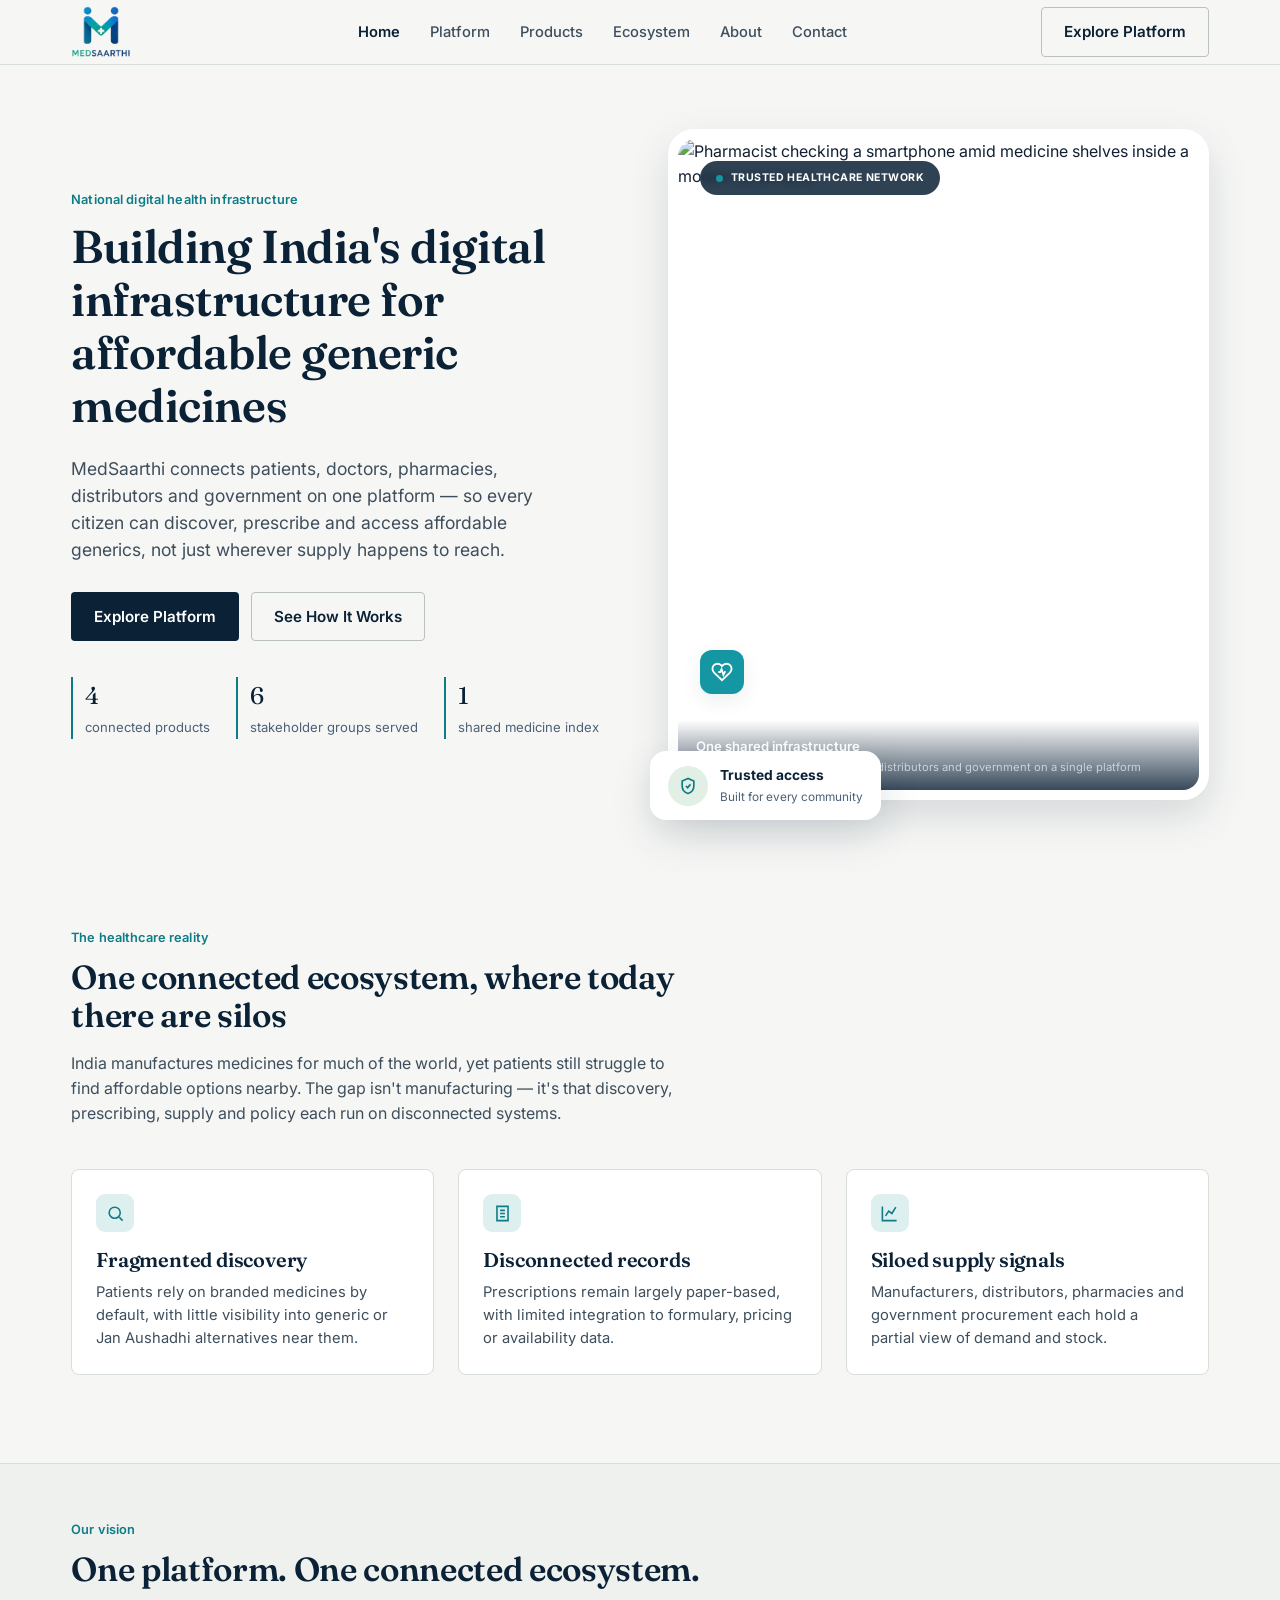
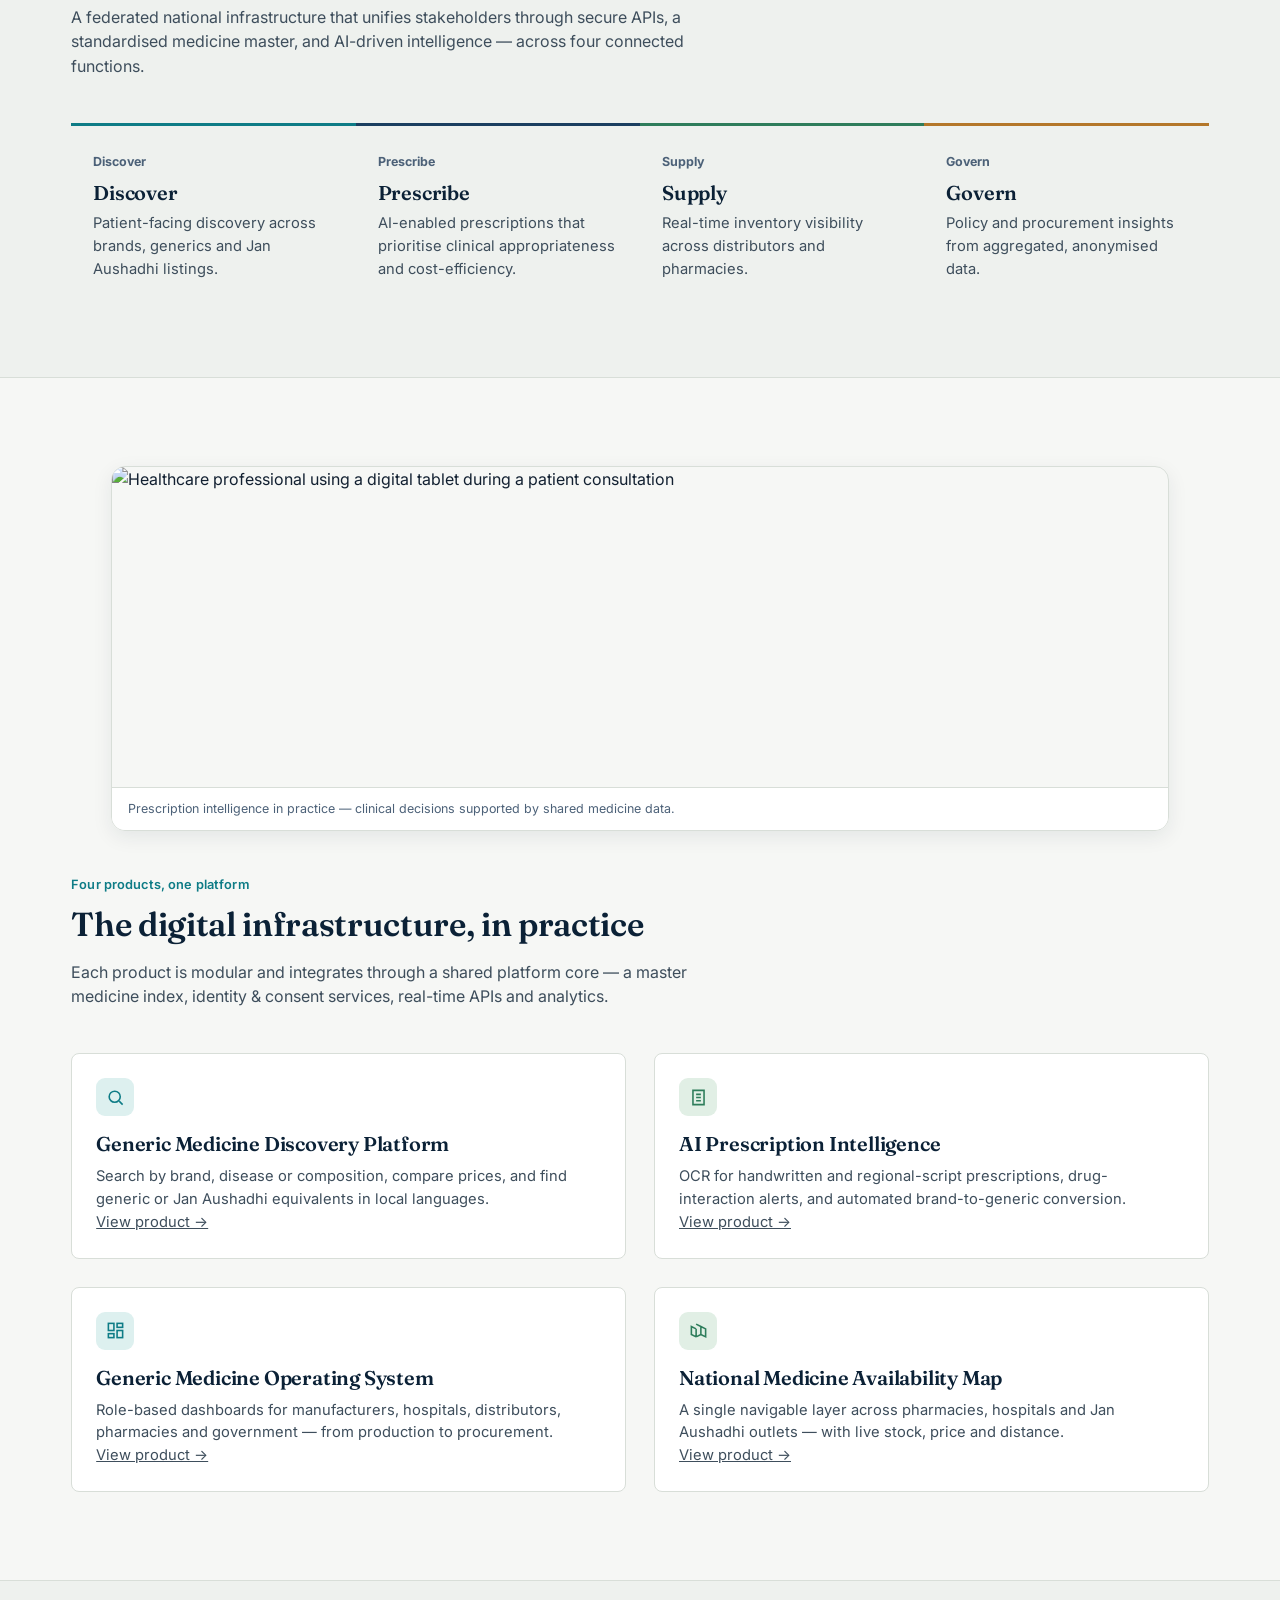
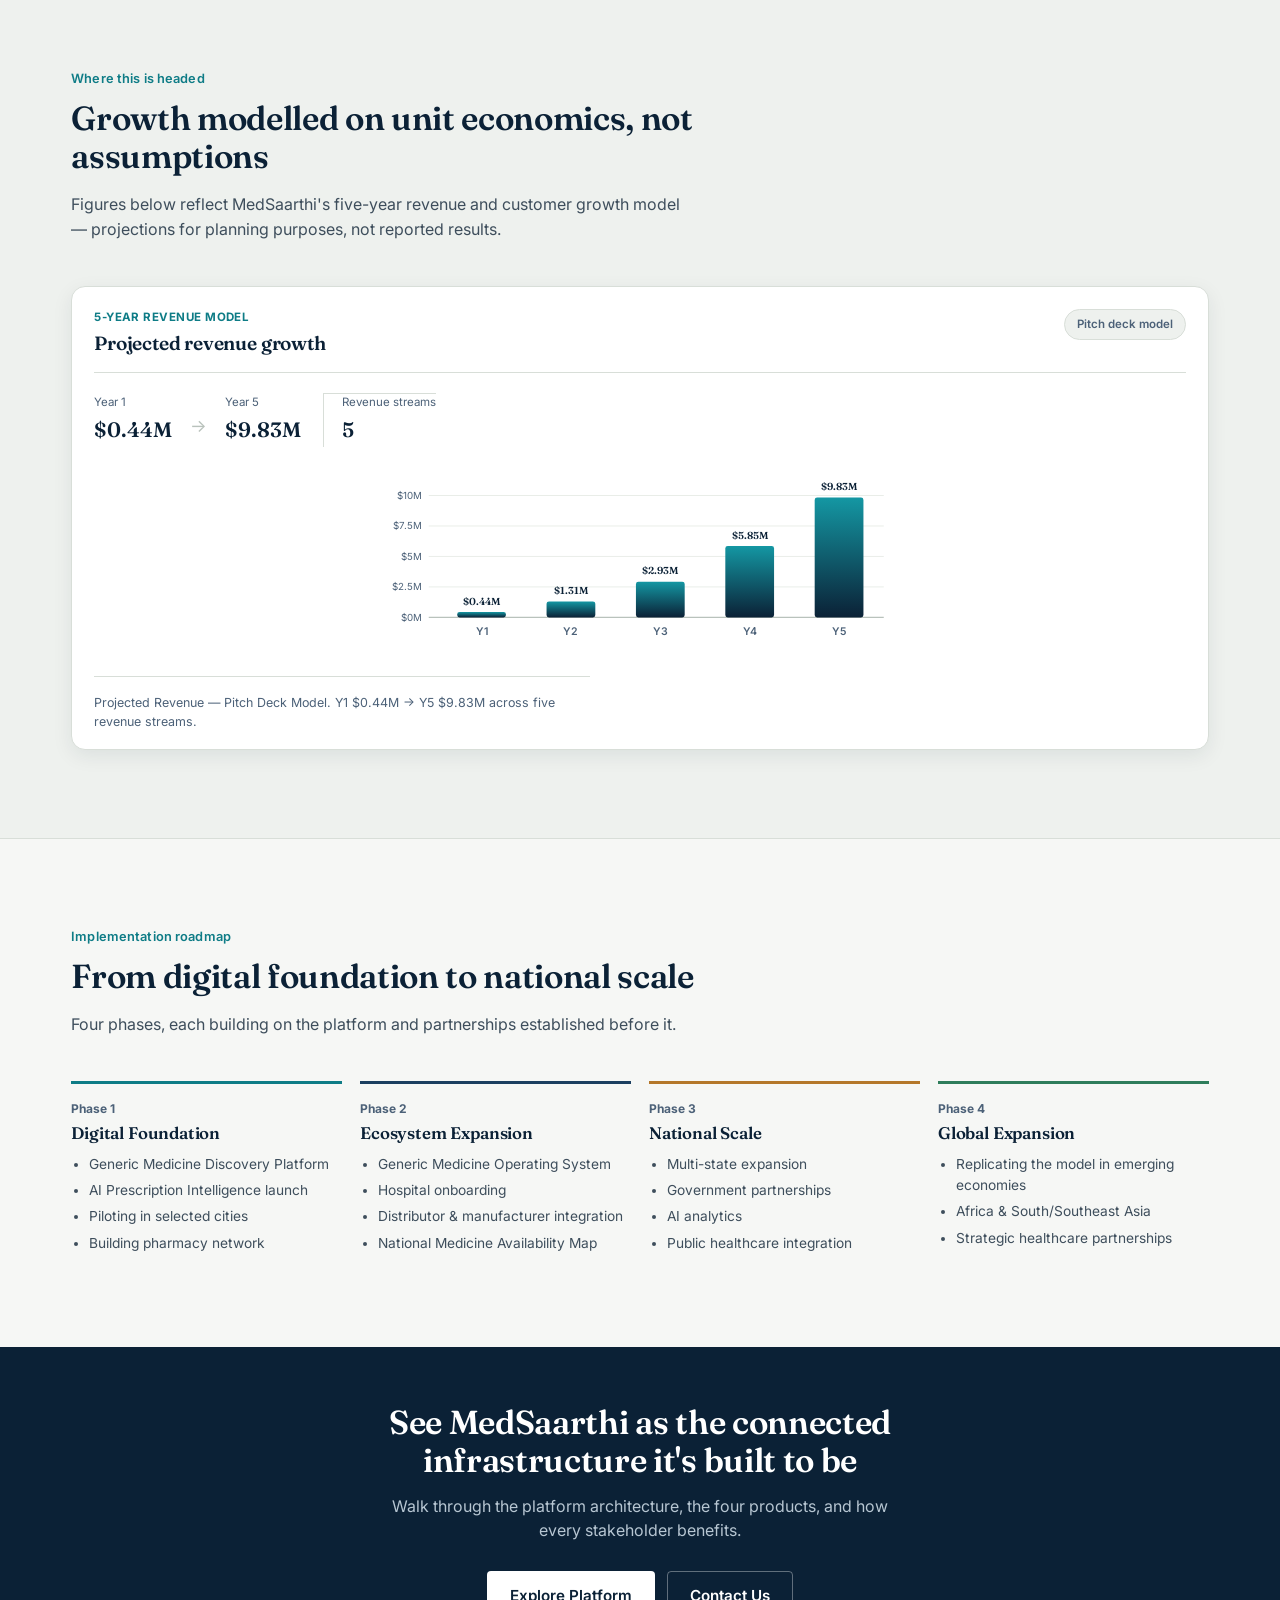
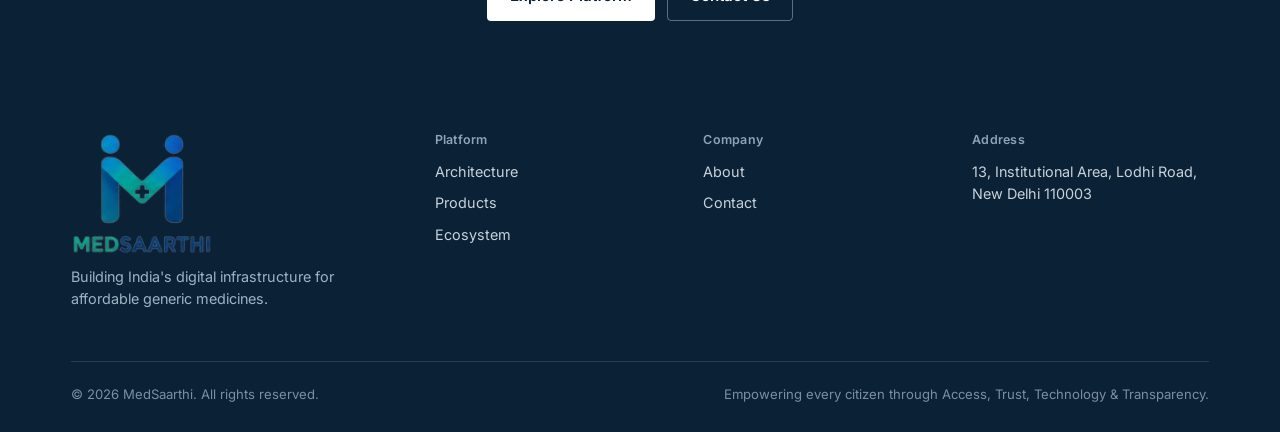
==== commit e0a44ce4: "Added logo" ====
--- a/index.html
+++ b/index.html
@@ -13,7 +13,7 @@
 
 <nav class="nav">
   <div class="nav-inner">
-    <a href="index.html" class="nav-brand"><span class="mark"></span>MedSaarthi</a>
+    <a href="index.html" class="nav-brand"><img class="brand-logo" src="assets/MedSaarthi-logo.png" alt="MedSaarthi"></a>
     <ul class="nav-links">
       <li><a href="index.html">Home</a></li>
       <li><a href="platform.html">Platform</a></li>
@@ -323,7 +323,7 @@
   <div class="container">
     <div class="footer-grid">
       <div>
-        <div class="footer-brand">MedSaarthi</div>
+        <div class="footer-brand"><img class="brand-logo" src="assets/MedSaarthi-logo.png" alt="MedSaarthi"></div>
         <p style="max-width:32ch; color:#9FB3C4; font-size:0.9rem;">Building India's digital infrastructure for affordable generic medicines.</p>
       </div>
       <div>
--- a/style.css
+++ b/style.css
@@ -230,31 +230,18 @@
 }
 
 .nav-brand {
-    font-family: var(--font-display);
-    font-weight: 600;
-    font-size: 1.15rem;
     color: var(--navy-900);
     text-decoration: none;
     display: flex;
     align-items: center;
-    gap: 8px;
-}
-
-.nav-brand .mark {
-    width: 22px;
-    height: 22px;
-    border-radius: 5px;
-    background: var(--navy-900);
-    position: relative;
     flex: none;
 }
 
-.nav-brand .mark::after {
-    content: '';
-    position: absolute;
-    inset: 5px;
-    border-radius: 2px;
-    background: linear-gradient(135deg, var(--teal-500), var(--green-600));
+.brand-logo {
+    width: 92px;
+    height: 52px;
+    object-fit: contain;
+    object-position: left center;
 }
 
 .nav-links {
@@ -365,10 +352,13 @@
 }
 
 .footer-brand {
-    font-family: var(--font-display);
-    color: var(--white);
-    font-size: 1.15rem;
     margin-bottom: 10px;
+}
+
+.footer-brand .brand-logo {
+    width: 142px;
+    height: auto;
+    object-position: left center;
 }
 
 .footer h4 {
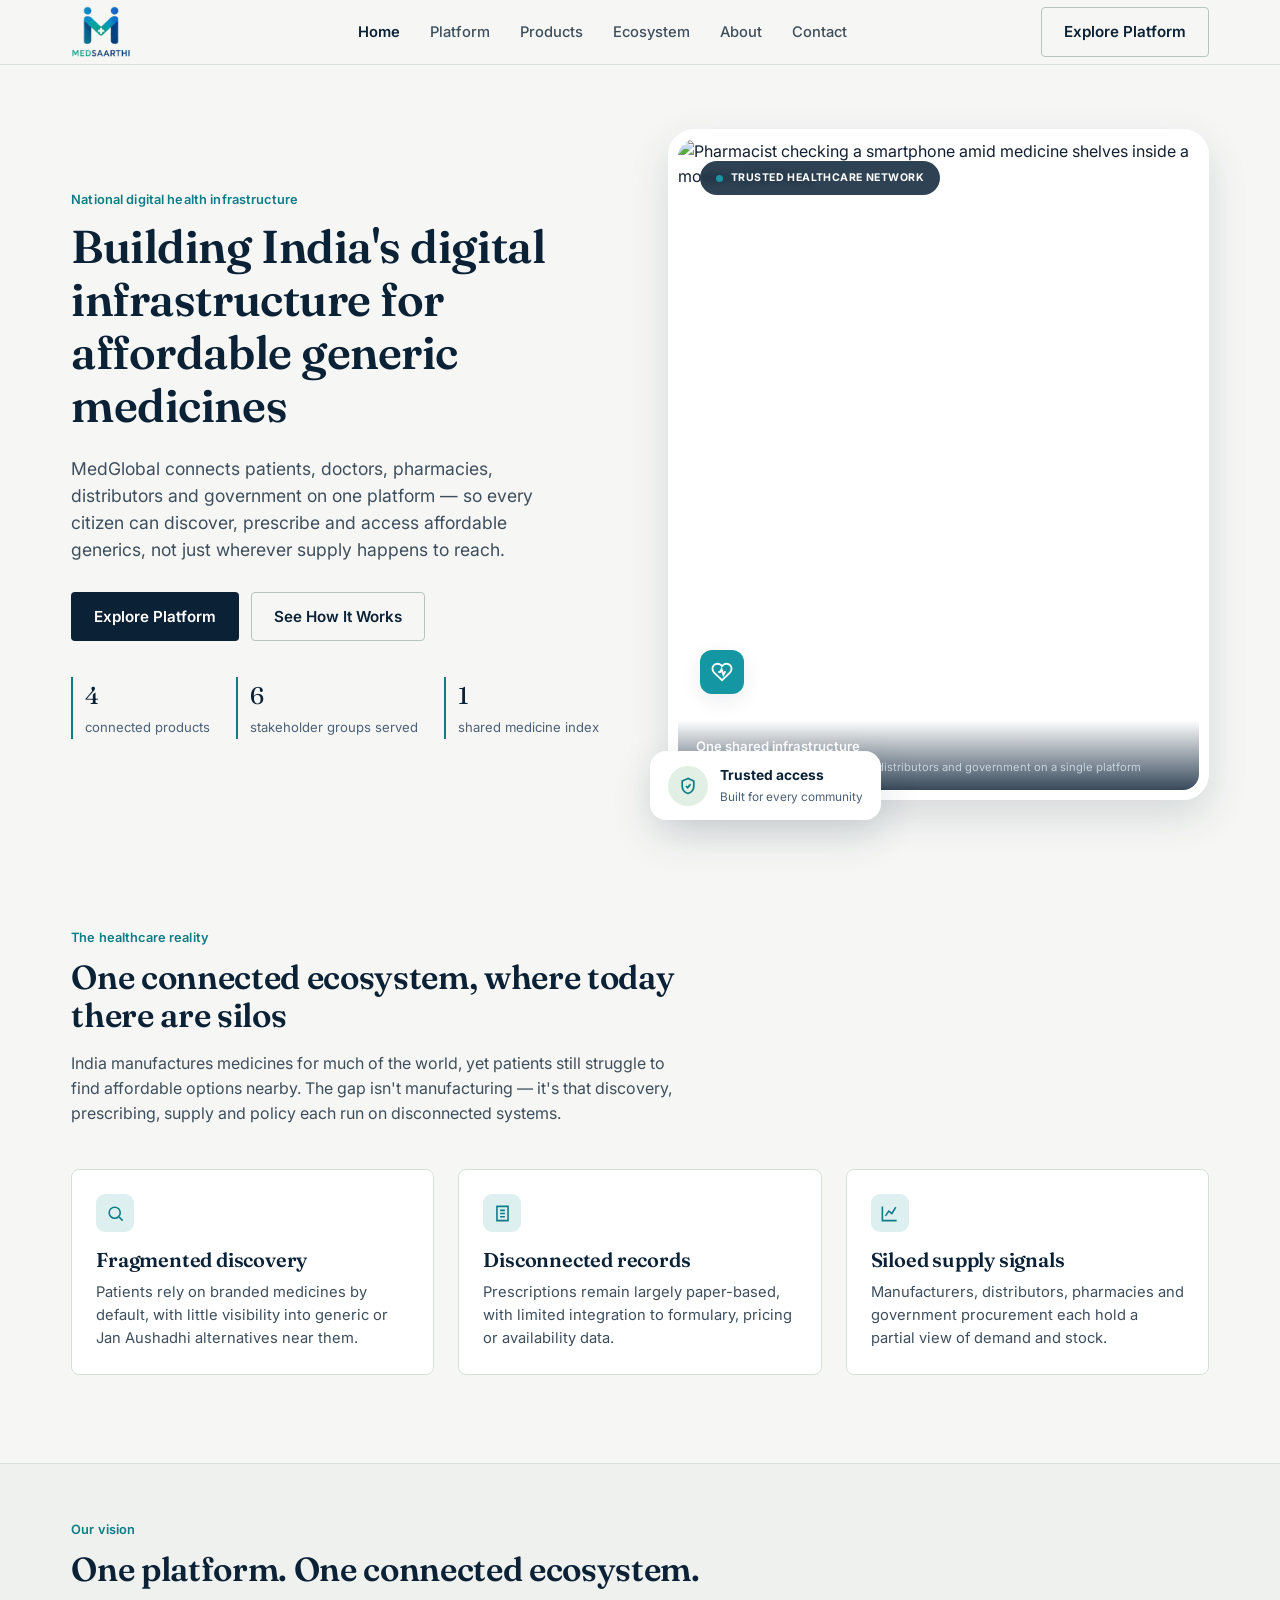
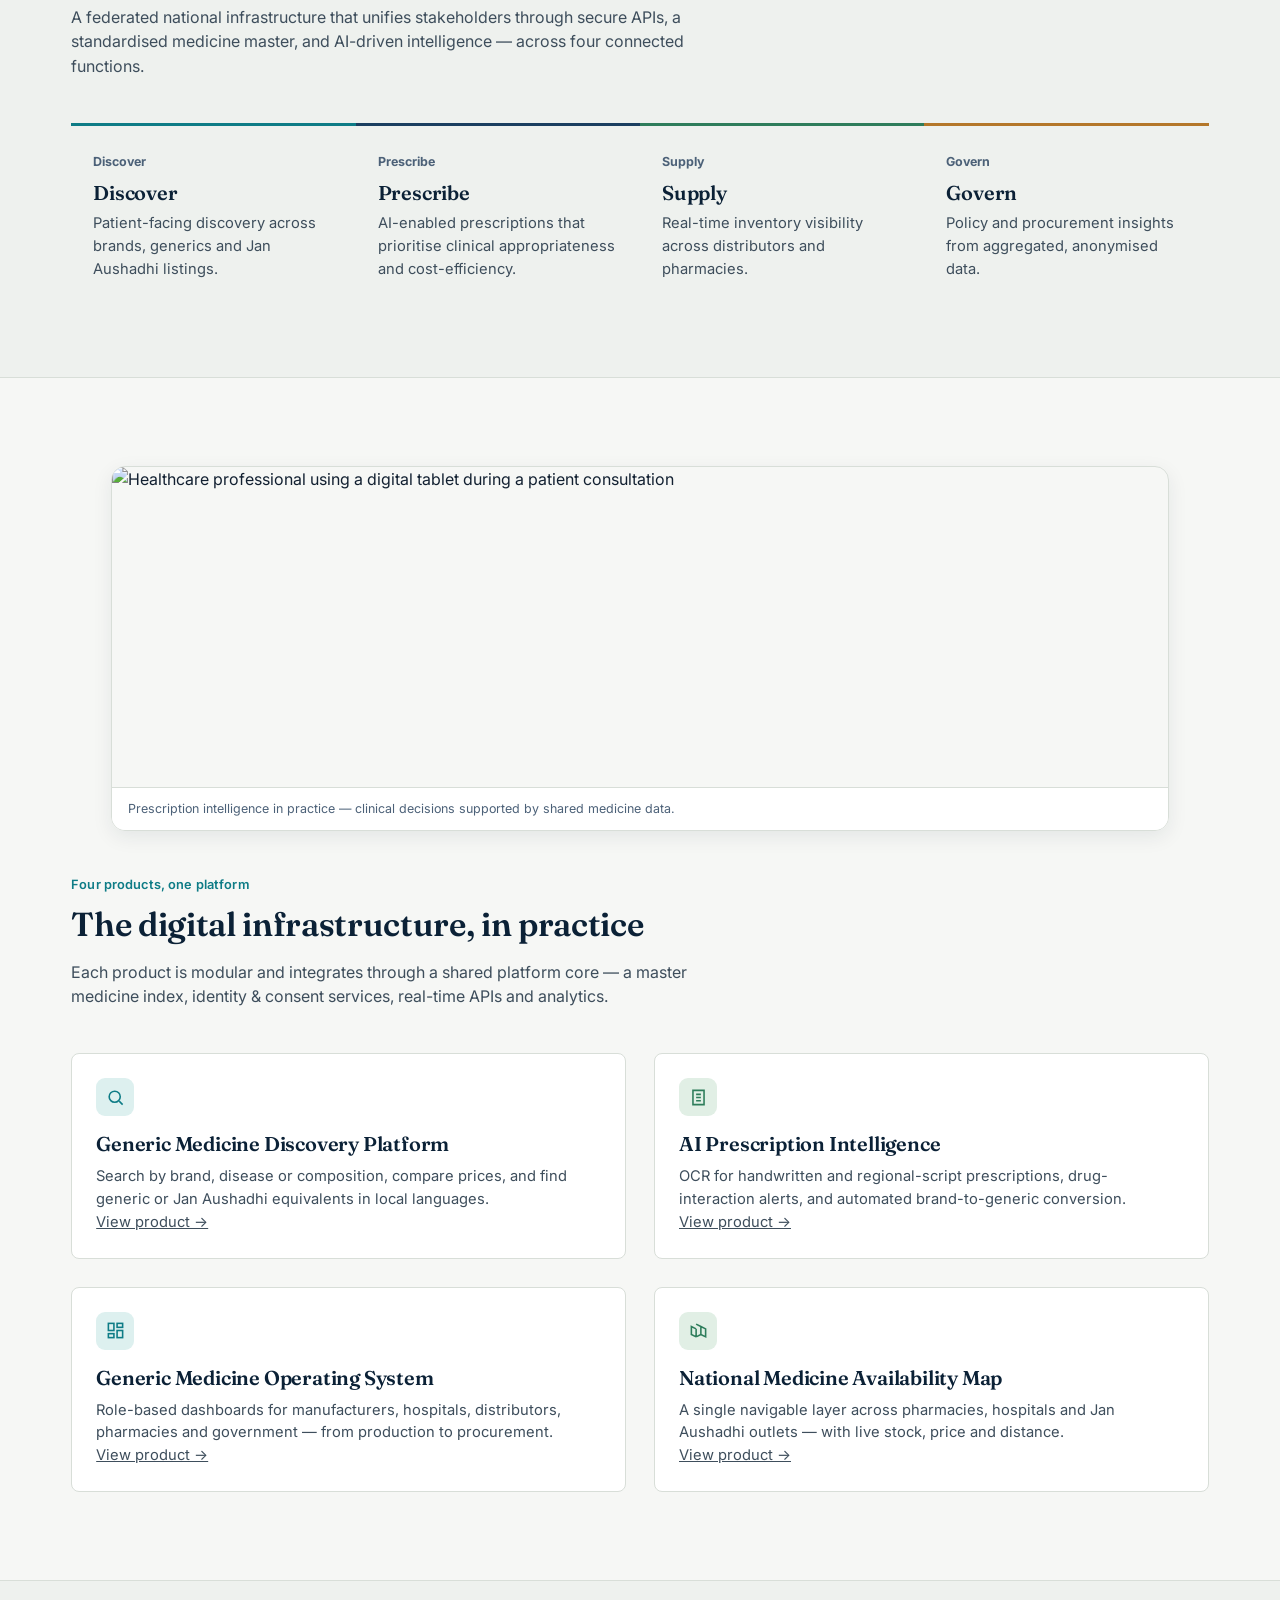
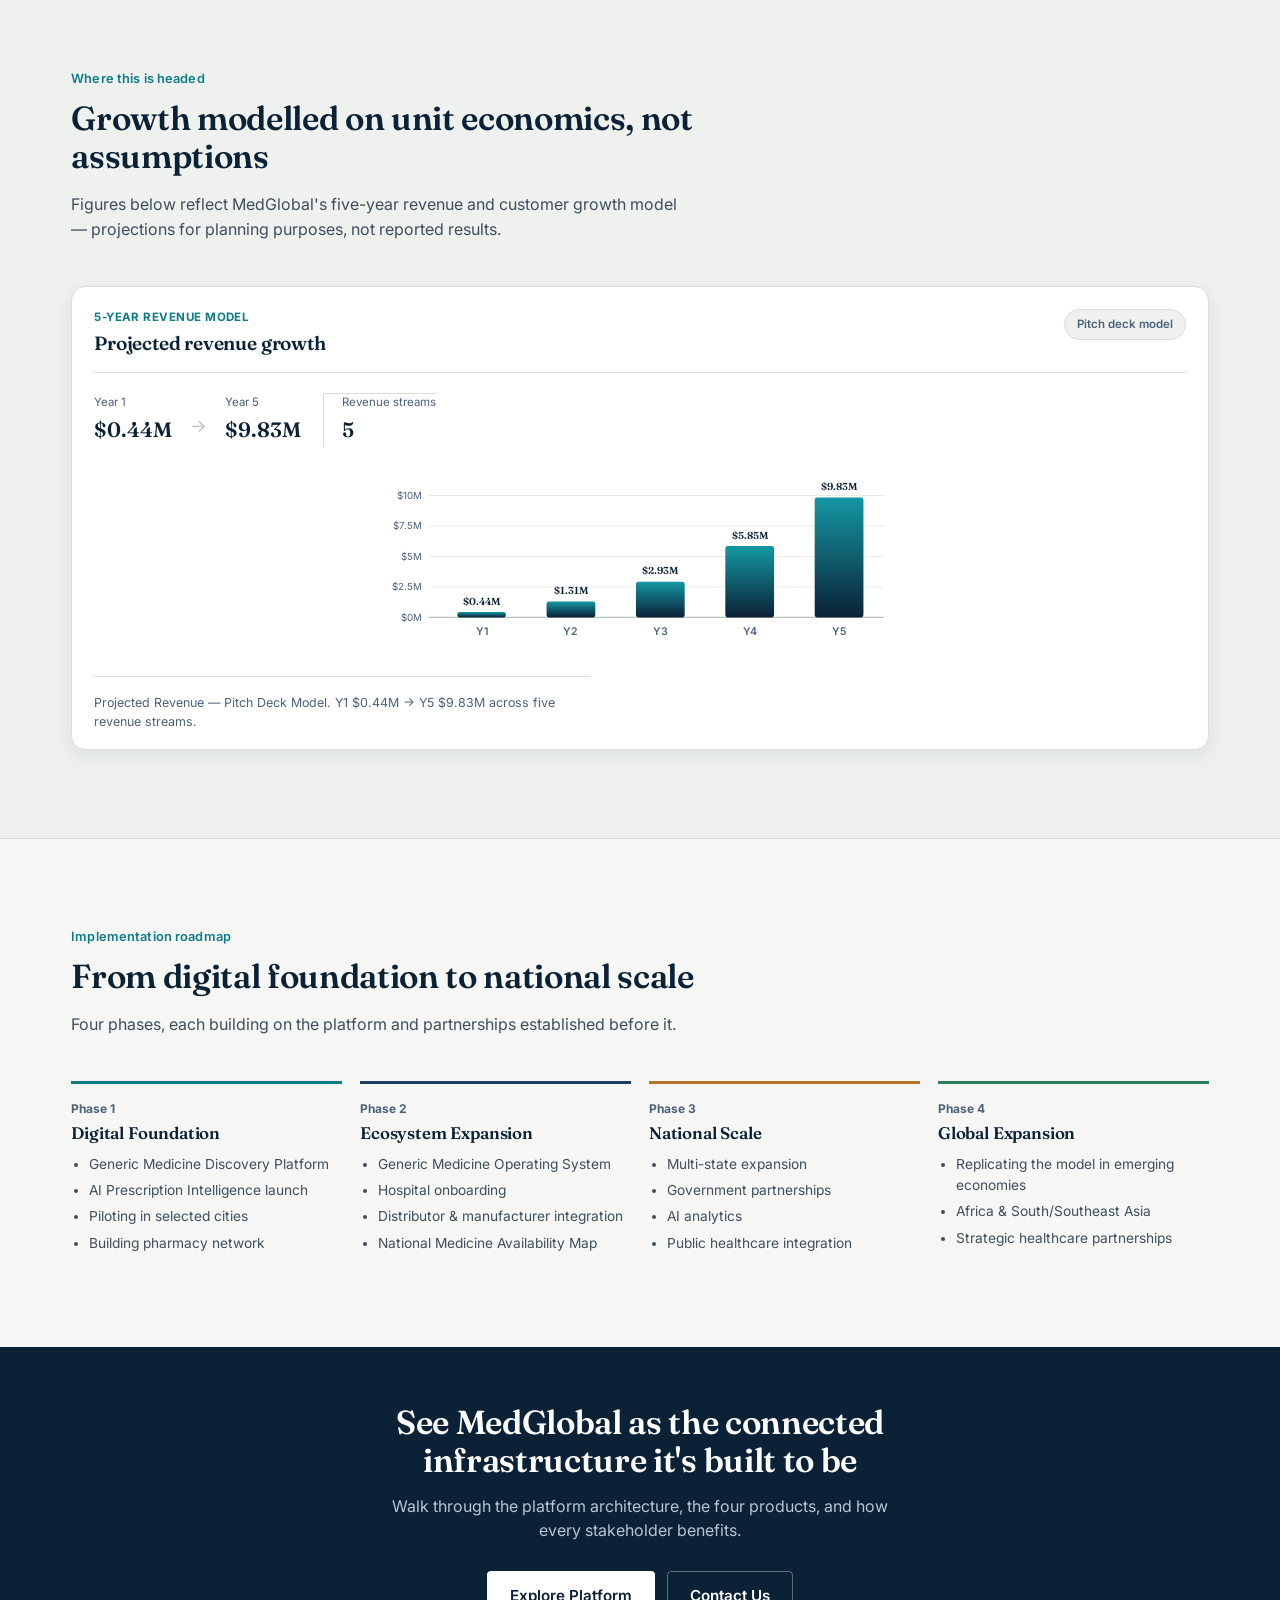
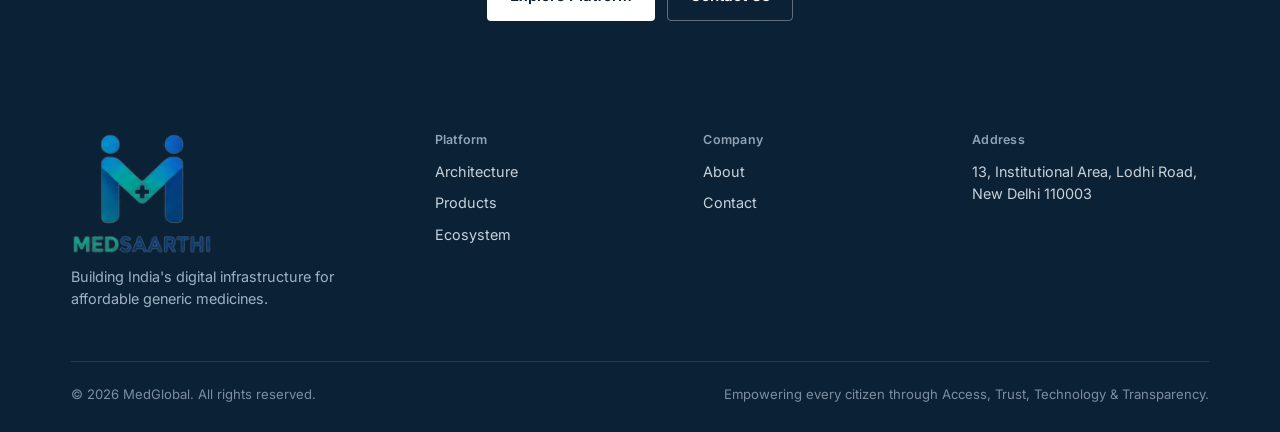
==== commit d36bff05: "Changes name to medGlobal" ====
--- a/index.html
+++ b/index.html
@@ -3,8 +3,8 @@
 <head>
 <meta charset="UTF-8">
 <meta name="viewport" content="width=device-width, initial-scale=1.0">
-<title>MedSaarthi — Digital Infrastructure for Affordable Generic Medicines</title>
-<meta name="description" content="MedSaarthi connects patients, doctors, pharmacies, distributors and government through one digital infrastructure for discovering, prescribing and supplying affordable generic medicines.">
+<title>MedGlobal — Digital Infrastructure for Affordable Generic Medicines</title>
+<meta name="description" content="MedGlobal connects patients, doctors, pharmacies, distributors and government through one digital infrastructure for discovering, prescribing and supplying affordable generic medicines.">
 <link rel="preconnect" href="https://fonts.googleapis.com">
 <link href="https://fonts.googleapis.com/css2?family=Fraunces:opsz,wght@9..144,500;9..144,600;9..144,700&family=Inter:wght@400;500;600;700&display=swap" rel="stylesheet">
 <link rel="stylesheet" href="style.css">
@@ -13,7 +13,7 @@
 
 <nav class="nav">
   <div class="nav-inner">
-    <a href="index.html" class="nav-brand"><img class="brand-logo" src="assets/MedSaarthi-logo.png" alt="MedSaarthi"></a>
+    <a href="index.html" class="nav-brand"><img class="brand-logo" src="assets/MedSaarthi-logo.png" alt="MedGlobal"></a>
     <ul class="nav-links">
       <li><a href="index.html">Home</a></li>
       <li><a href="platform.html">Platform</a></li>
@@ -37,7 +37,7 @@
     <div class="hero-copy">
       <p class="kicker">National digital health infrastructure</p>
       <h1>Building India's digital infrastructure for affordable generic medicines</h1>
-      <p class="lede">MedSaarthi connects patients, doctors, pharmacies, distributors and government on one platform — so every citizen can discover, prescribe and access affordable generics, not just wherever supply happens to reach.</p>
+      <p class="lede">MedGlobal connects patients, doctors, pharmacies, distributors and government on one platform — so every citizen can discover, prescribe and access affordable generics, not just wherever supply happens to reach.</p>
       <div class="hero-actions">
         <a href="platform.html" class="btn btn-primary">Explore Platform</a>
         <a href="ecosystem.html" class="btn btn-secondary">See How It Works</a>
@@ -182,7 +182,7 @@
     <div class="section-head">
       <p class="kicker">Where this is headed</p>
       <h2>Growth modelled on unit economics, not assumptions</h2>
-      <p>Figures below reflect MedSaarthi's five-year revenue and customer growth model — projections for planning purposes, not reported results.</p>
+      <p>Figures below reflect MedGlobal's five-year revenue and customer growth model — projections for planning purposes, not reported results.</p>
     </div>
     <div class="chart-card reveal">
       <div class="chart-card-head">
@@ -310,7 +310,7 @@
 <!-- FINAL CTA -->
 <section class="section tight" style="background:var(--navy-900);">
   <div class="container text-center">
-    <h2 style="color:var(--white); max-width:640px; margin:0 auto 14px;">See MedSaarthi as the connected infrastructure it's built to be</h2>
+    <h2 style="color:var(--white); max-width:640px; margin:0 auto 14px;">See MedGlobal as the connected infrastructure it's built to be</h2>
     <p style="color:#B7C6D2; max-width:520px; margin:0 auto 28px;">Walk through the platform architecture, the four products, and how every stakeholder benefits.</p>
     <div class="hero-actions" style="justify-content:center;">
       <a href="platform.html" class="btn" style="background:var(--white); color:var(--navy-900);">Explore Platform</a>
@@ -323,7 +323,7 @@
   <div class="container">
     <div class="footer-grid">
       <div>
-        <div class="footer-brand"><img class="brand-logo" src="assets/MedSaarthi-logo.png" alt="MedSaarthi"></div>
+        <div class="footer-brand"><img class="brand-logo" src="assets/MedSaarthi-logo.png" alt="MedGlobal"></div>
         <p style="max-width:32ch; color:#9FB3C4; font-size:0.9rem;">Building India's digital infrastructure for affordable generic medicines.</p>
       </div>
       <div>
@@ -349,7 +349,7 @@
       </div>
     </div>
     <div class="footer-bottom">
-      <span>© 2026 MedSaarthi. All rights reserved.</span>
+      <span>© 2026 MedGlobal. All rights reserved.</span>
       <span>Empowering every citizen through Access, Trust, Technology &amp; Transparency.</span>
     </div>
   </div>
--- a/style.css
+++ b/style.css
@@ -1,5 +1,5 @@
 /* ============================================================
-   MedSaarthi — Design Tokens
+    MedGlobal — Design Tokens
    Palette: deep navy core, cool paper background, teal + green
    accents reserved for the two functions they represent
    (teal = intelligence/data, green = access/health outcome).
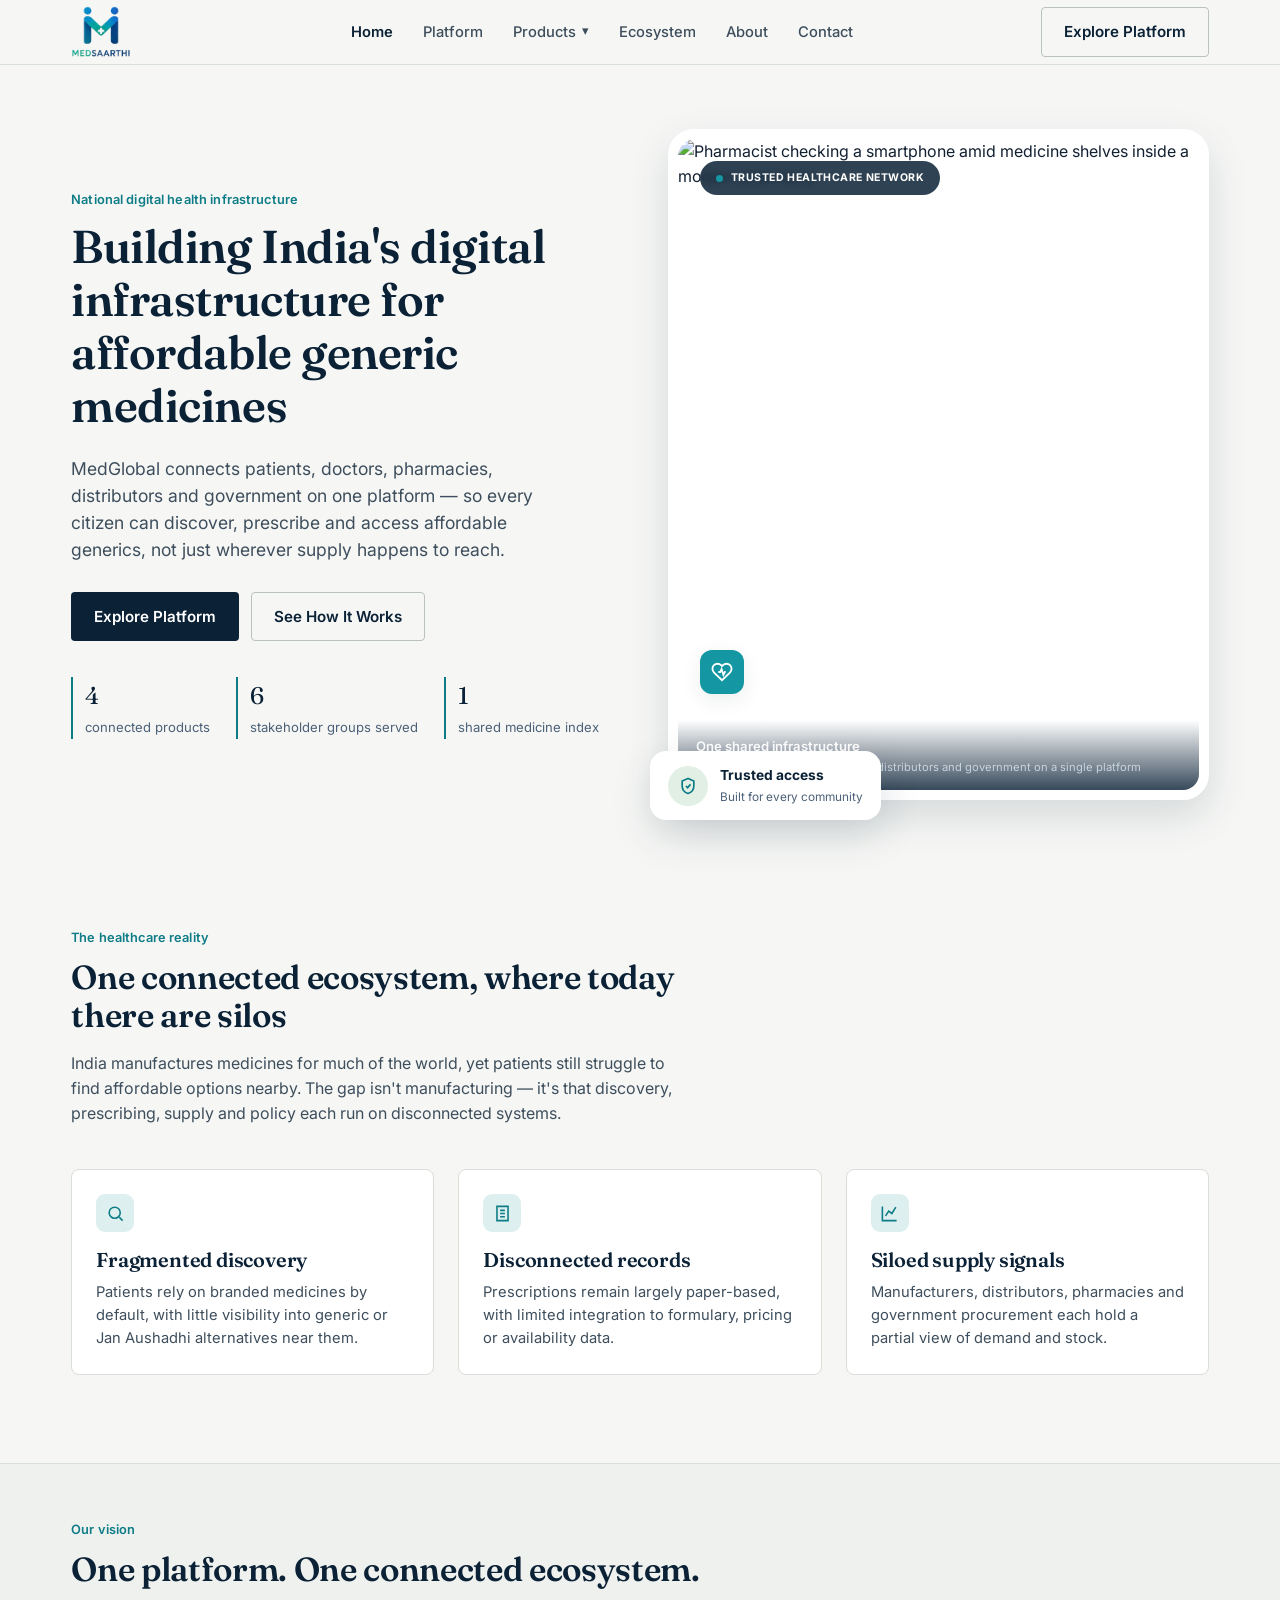
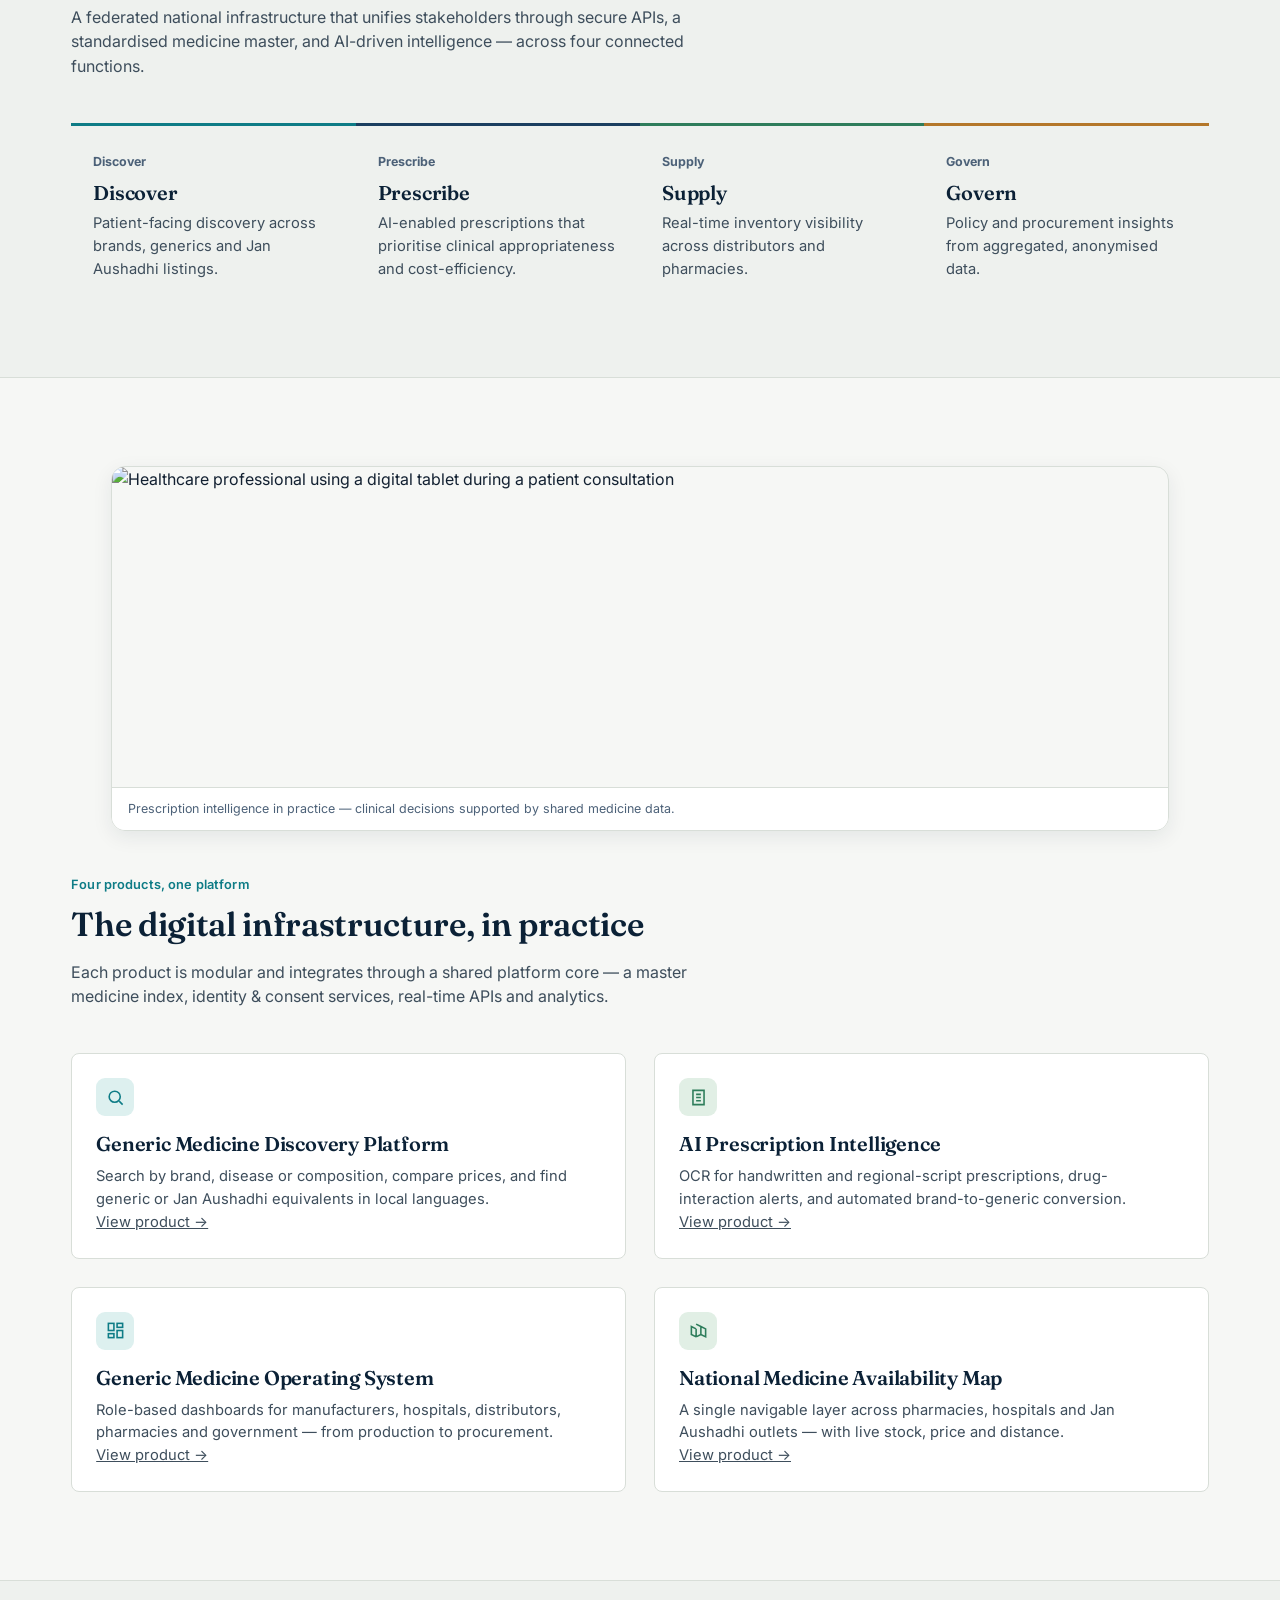
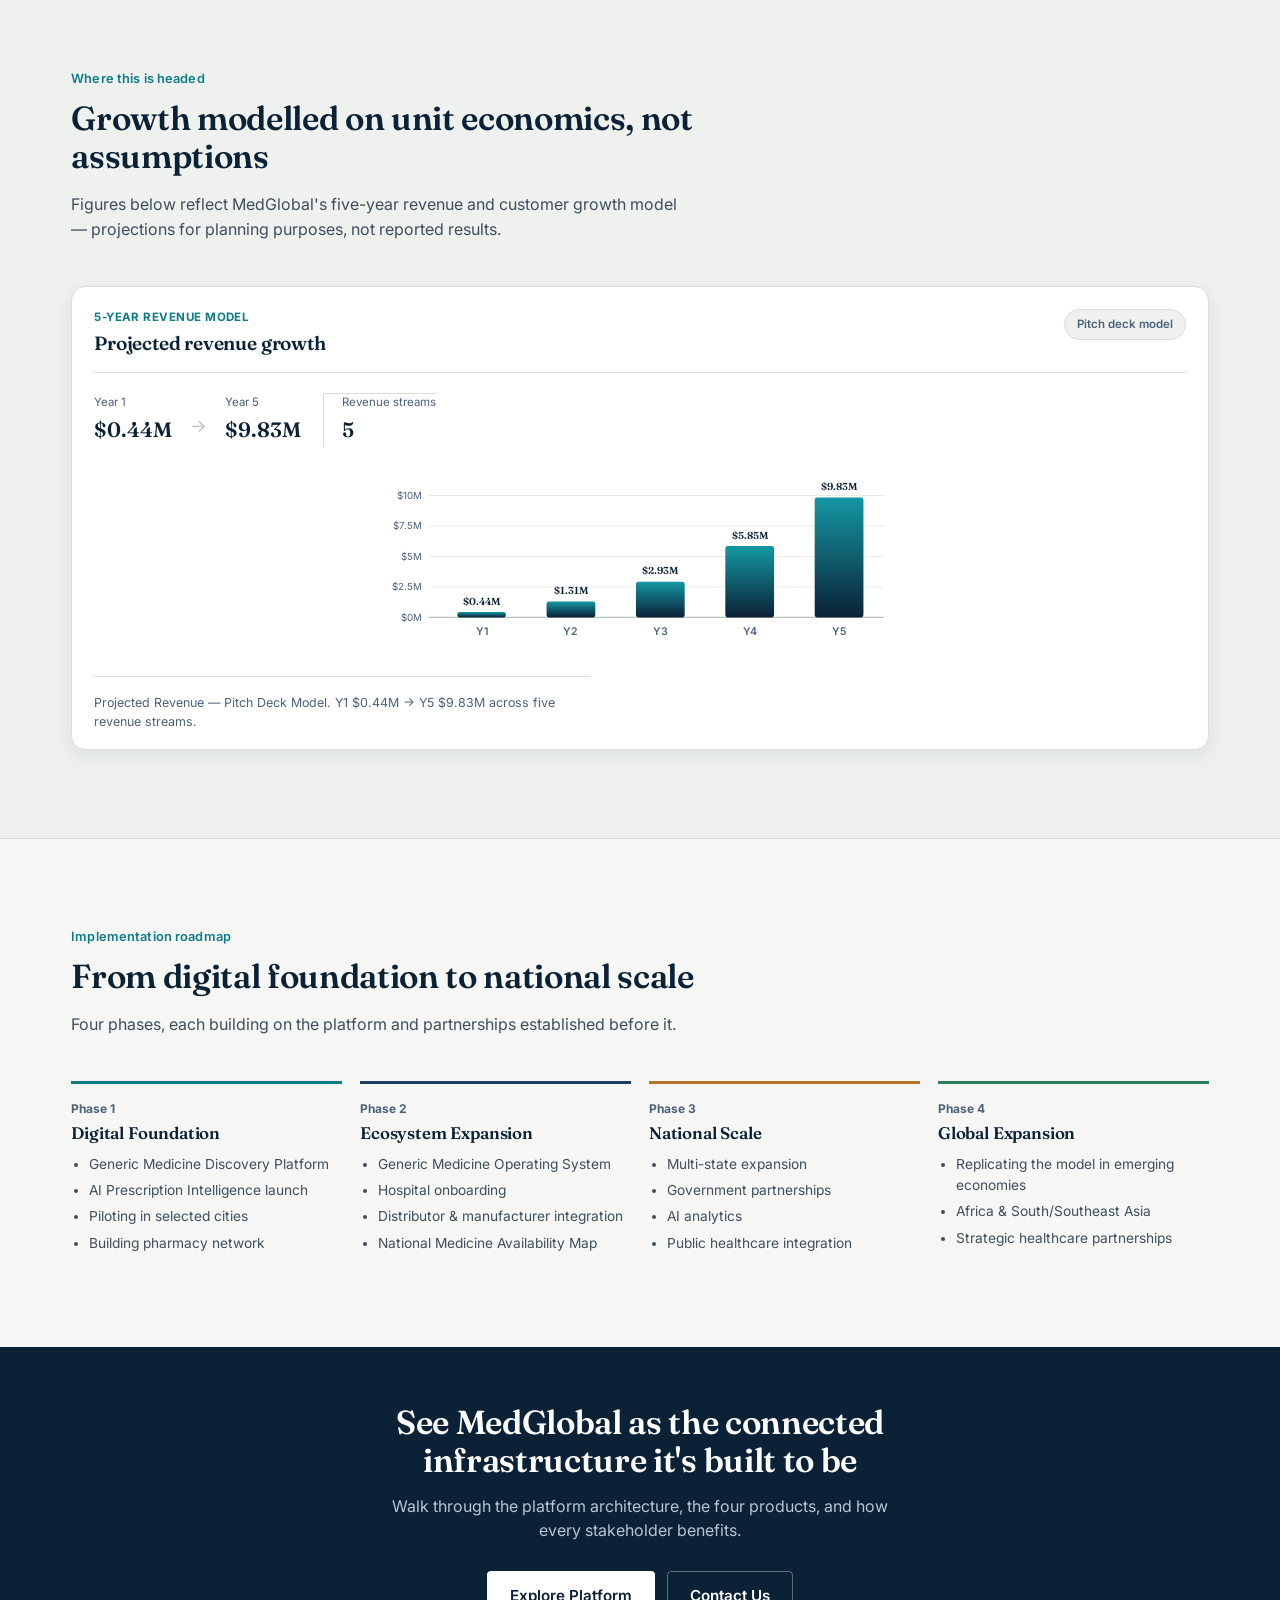
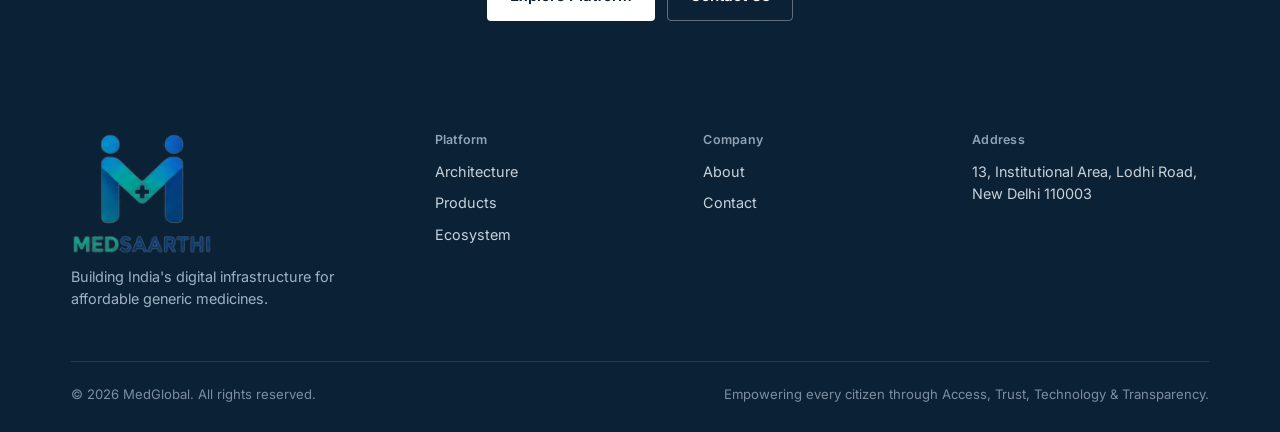
==== commit 43cf9748: "Added medicine list" ====
--- a/index.html
+++ b/index.html
@@ -17,7 +17,16 @@
     <ul class="nav-links">
       <li><a href="index.html">Home</a></li>
       <li><a href="platform.html">Platform</a></li>
-      <li><a href="products.html">Products</a></li>
+      <li class="nav-item has-submenu">
+        <button class="nav-dropdown-toggle" type="button" aria-expanded="false" aria-controls="products-menu">
+          <span>Products</span>
+          <span class="nav-caret">▾</span>
+        </button>
+        <ul class="nav-submenu" id="products-menu">
+          <li><a href="products.html">Our Products</a></li>
+            <li><a href="vibcare-pharma.html">Medicines</a></li>
+        </ul>
+      </li>
       <li><a href="ecosystem.html">Ecosystem</a></li>
       <li><a href="about.html">About</a></li>
       <li><a href="contact.html">Contact</a></li>
--- a/style.css
+++ b/style.css
@@ -262,6 +262,62 @@
     font-size: 0.92rem;
     font-weight: 500;
     transition: color 0.15s ease, background 0.15s ease;
+}
+
+.nav-item {
+    position: relative;
+}
+
+.nav-dropdown-toggle {
+    display: inline-flex;
+    align-items: center;
+    gap: 6px;
+    padding: 8px 14px;
+    border: none;
+    background: transparent;
+    color: var(--ink-soft);
+    border-radius: var(--radius-sm);
+    font: inherit;
+    font-size: 0.92rem;
+    font-weight: 500;
+    cursor: pointer;
+}
+
+.nav-dropdown-toggle:hover,
+.nav-dropdown-toggle[aria-expanded="true"] {
+    color: var(--navy-900);
+    background: var(--paper-50);
+}
+
+.nav-caret {
+    font-size: 0.8rem;
+    transform: translateY(-1px);
+}
+
+.nav-submenu {
+    position: absolute;
+    top: calc(100% + 8px);
+    left: 0;
+    min-width: 190px;
+    list-style: none;
+    margin: 0;
+    padding: 8px;
+    background: var(--white);
+    border: 1px solid var(--line);
+    border-radius: var(--radius-md);
+    box-shadow: var(--shadow-sm);
+    display: none;
+    z-index: 101;
+}
+
+.nav-item.open .nav-submenu,
+.nav-submenu:hover {
+    display: block;
+}
+
+.nav-submenu a {
+    padding: 10px 12px;
+    border-radius: 6px;
 }
 
 .nav-links a:hover {
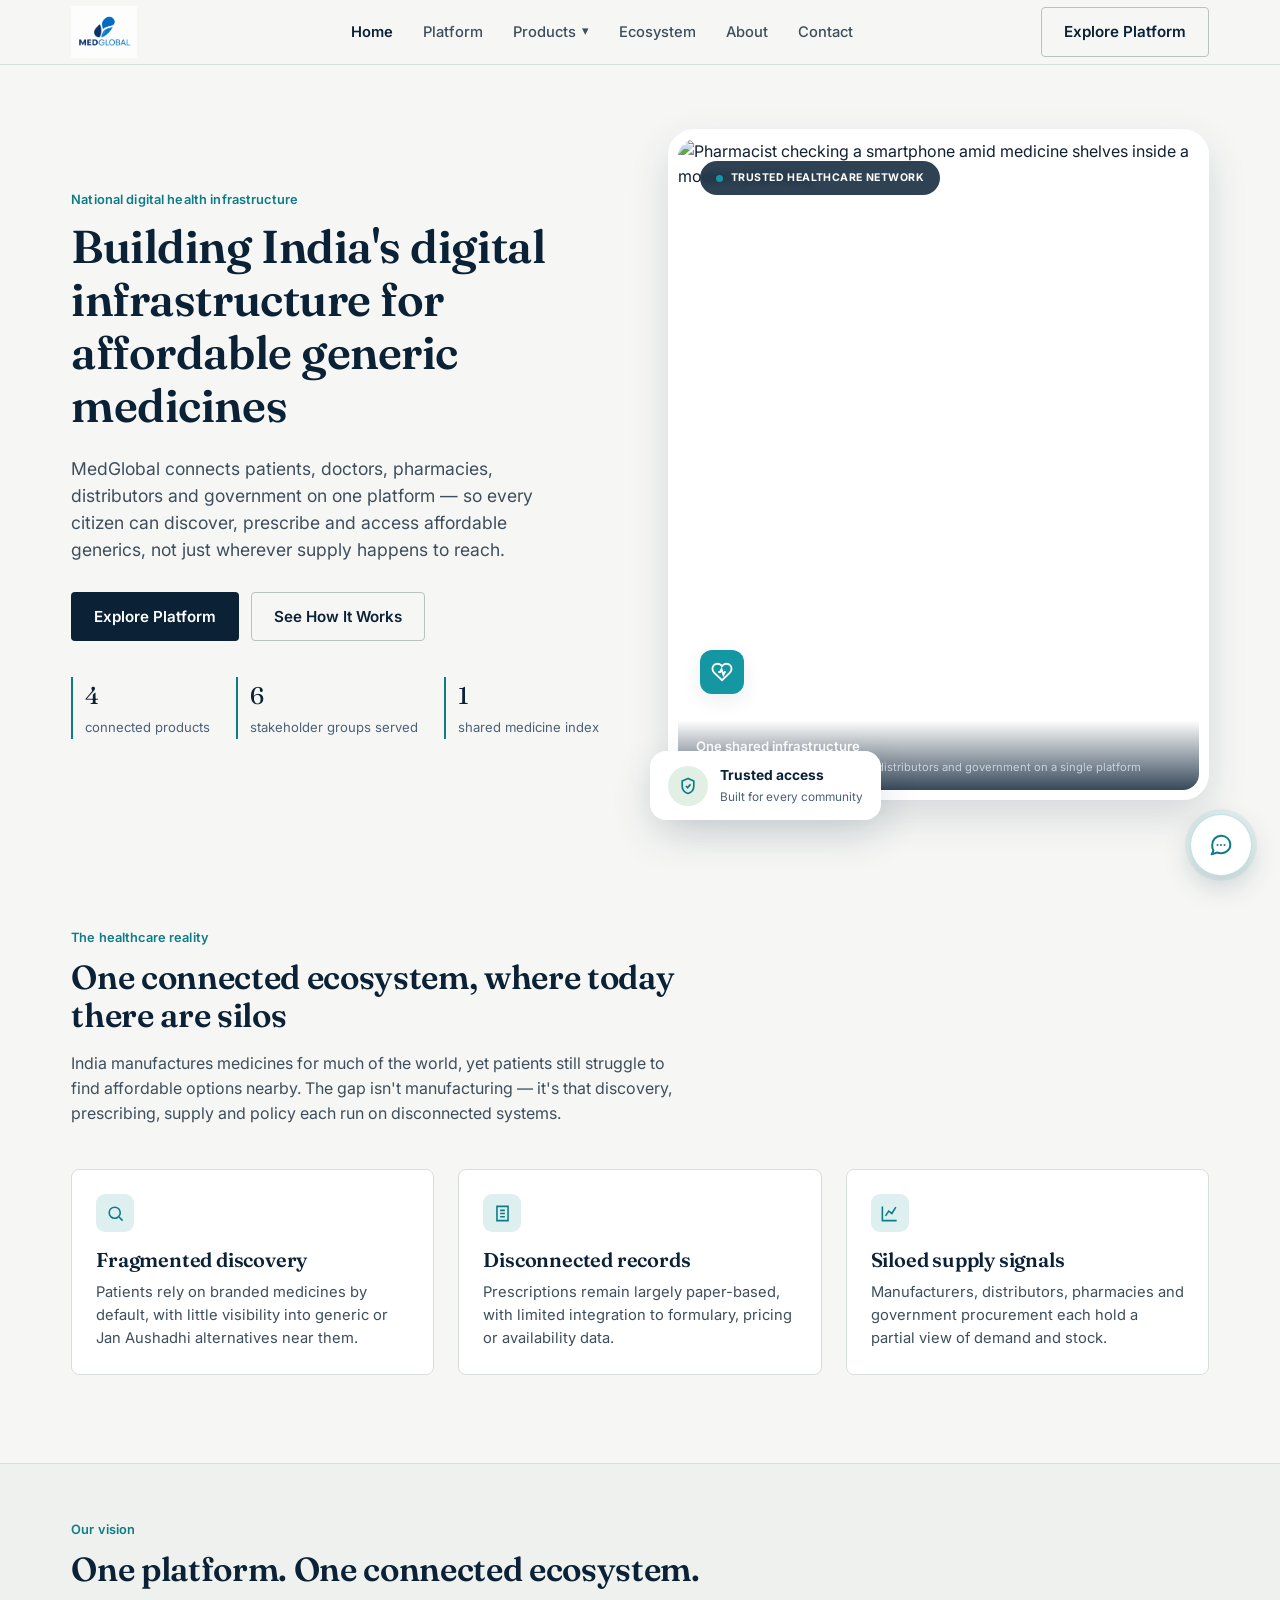
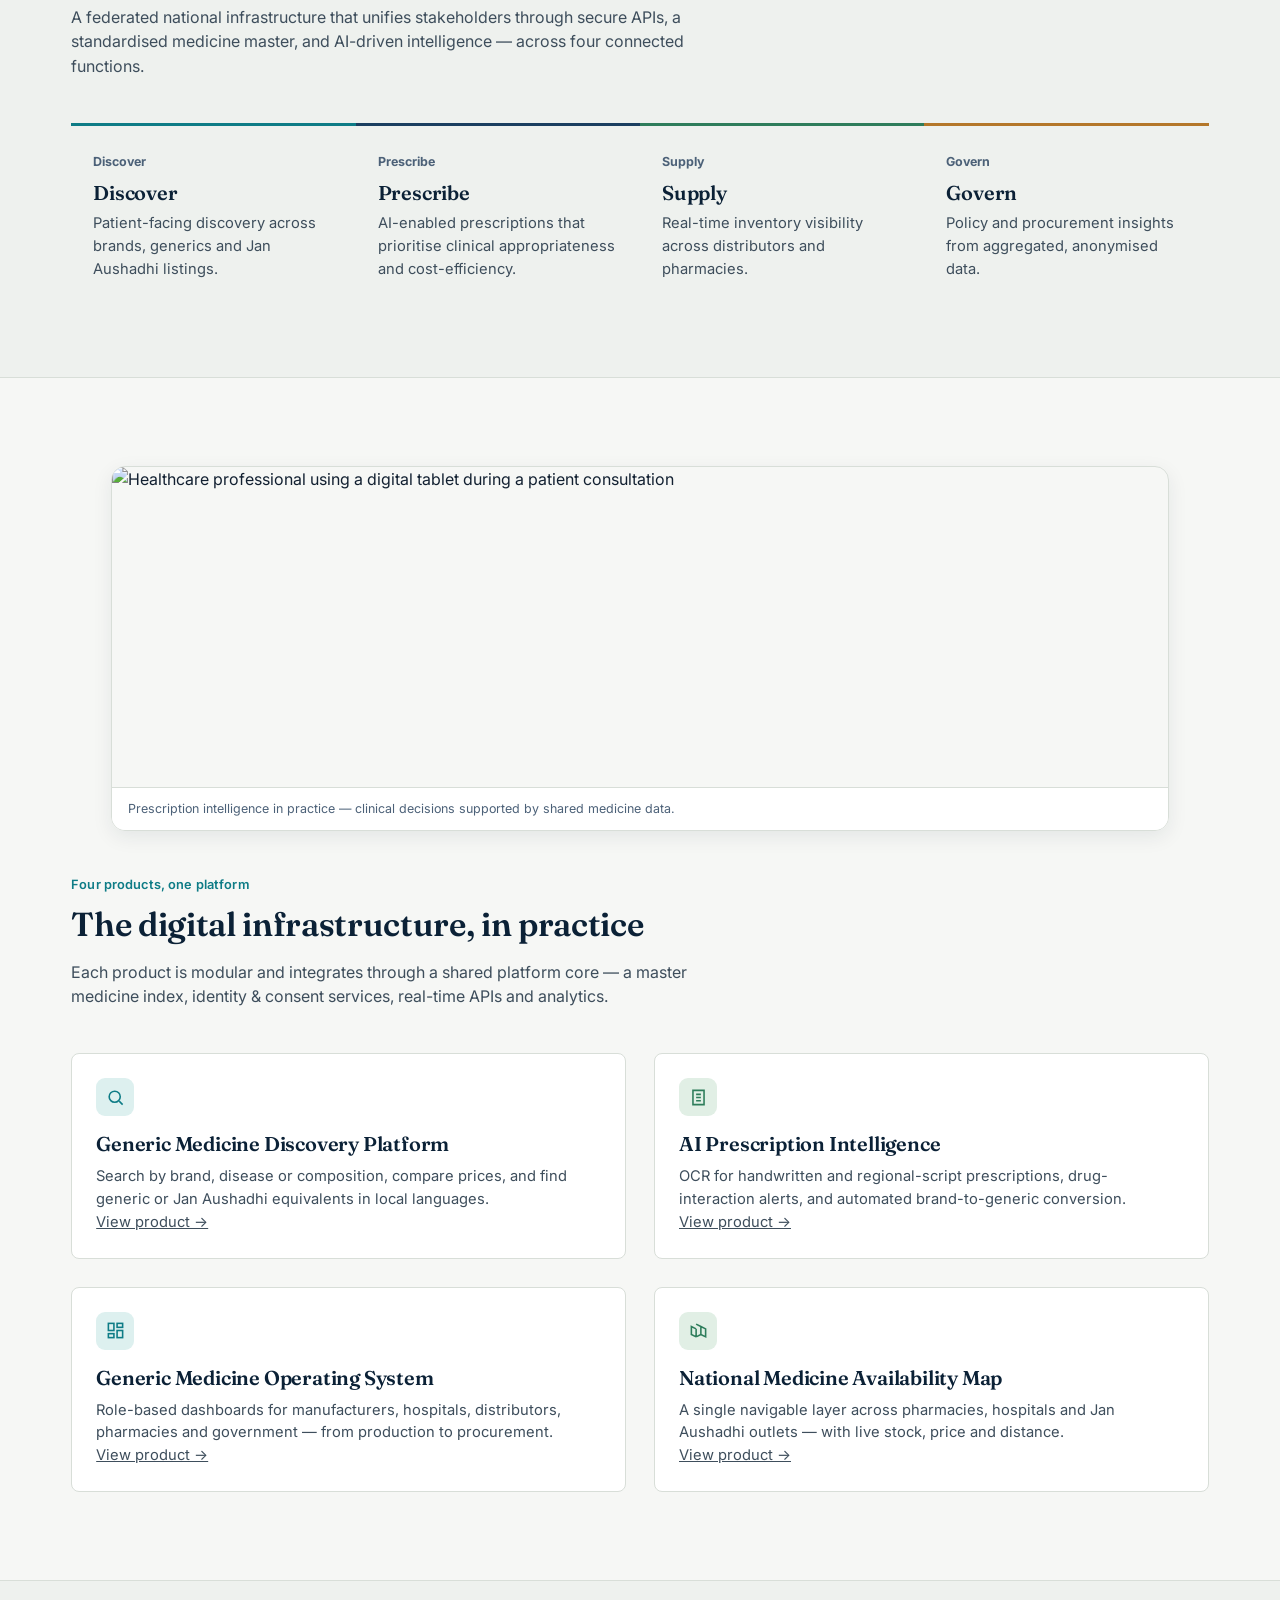
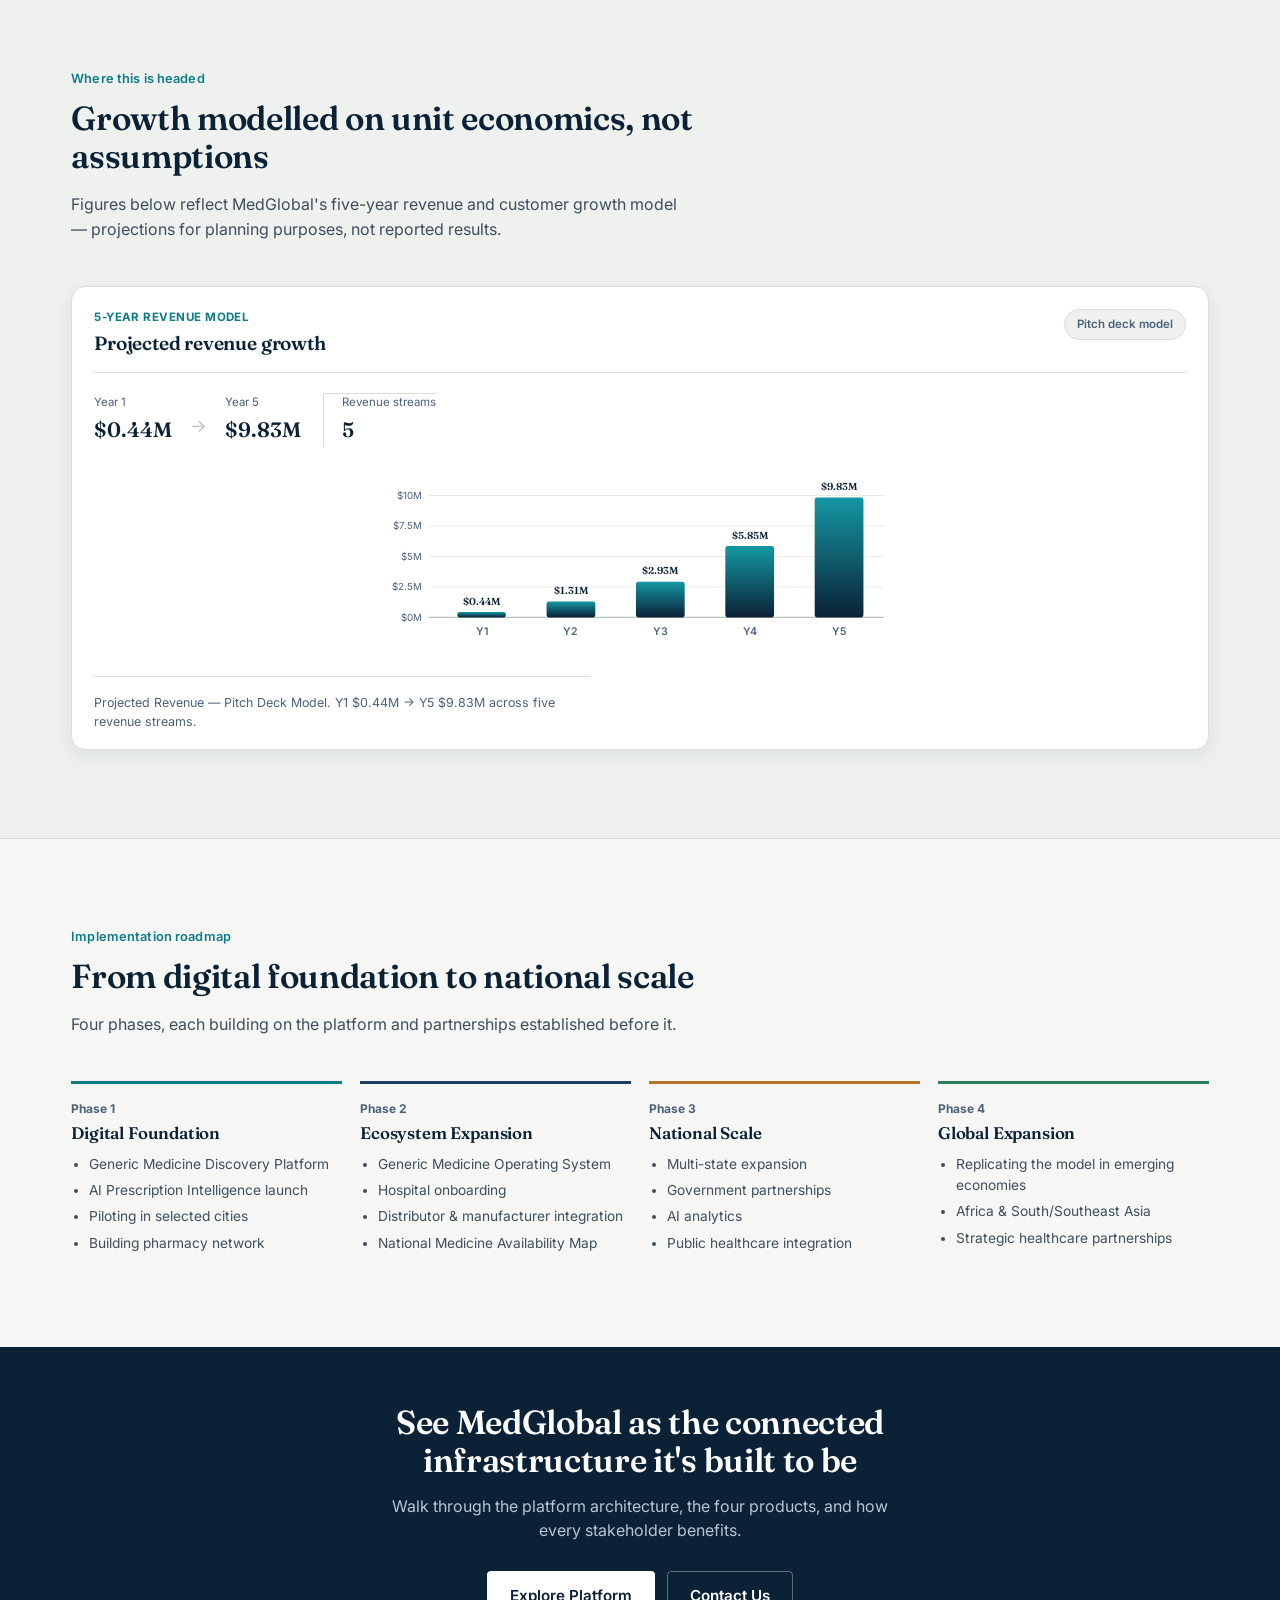
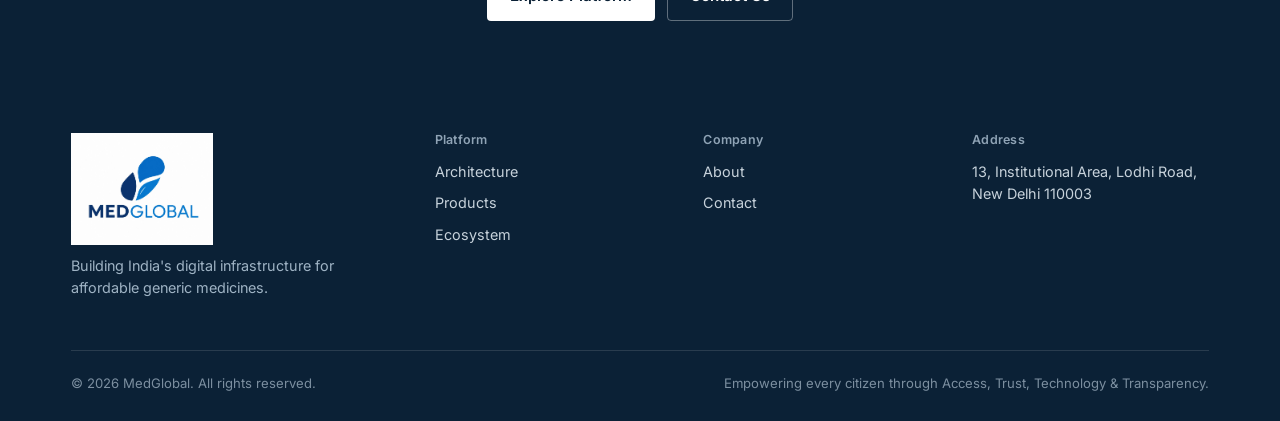
==== commit 451d67a6: "Added equipments list" ====
--- a/index.html
+++ b/index.html
@@ -24,7 +24,8 @@
         </button>
         <ul class="nav-submenu" id="products-menu">
           <li><a href="products.html">Our Products</a></li>
-            <li><a href="vibcare-pharma.html">Medicines</a></li>
+          <li><a href="vibcare-pharma.html">Medicines</a></li>
+          <li><a href="medical-equipment.html">Medical Equipment</a></li>
         </ul>
       </li>
       <li><a href="ecosystem.html">Ecosystem</a></li>
--- a/style.css
+++ b/style.css
@@ -352,6 +352,106 @@
     height: 18px;
 }
 
+
+
+/* =========================================
+   MEDICAL EQUIPMENT VISUAL BANNER
+   ========================================= */
+
+.medical-equipment-banner {
+  padding: 10px 0 70px;
+  background: #f7f8f7;
+}
+
+.medical-equipment-banner-image {
+  position: relative;
+  width: 100%;
+  height: 300px;
+  overflow: hidden;
+  border-radius: 28px;
+  background: #e9eef0;
+  box-shadow: 0 18px 50px rgba(15, 39, 57, 0.10);
+}
+
+.medical-equipment-banner-image::after {
+  content: "";
+  position: absolute;
+  inset: 0;
+  background: linear-gradient(
+    90deg,
+    rgba(7, 28, 45, 0.18),
+    rgba(7, 28, 45, 0.02) 60%,
+    rgba(7, 28, 45, 0.12)
+  );
+  pointer-events: none;
+}
+
+.medical-equipment-banner-image img {
+  width: 100%;
+  height: 100%;
+  display: block;
+  object-fit: cover;
+  object-position: center;
+  transition: transform 0.7s ease;
+}
+
+.medical-equipment-banner-image:hover img {
+  transform: scale(1.02);
+}
+
+/* Floating category pills */
+
+.equipment-overlay {
+  position: absolute;
+  z-index: 2;
+  left: 28px;
+  bottom: 24px;
+
+  display: flex;
+  flex-wrap: wrap;
+  gap: 10px;
+}
+
+.equipment-overlay span {
+  padding: 9px 15px;
+
+  background: rgba(255, 255, 255, 0.92);
+  border: 1px solid rgba(255, 255, 255, 0.8);
+  border-radius: 999px;
+
+  color: #183247;
+  font-size: 0.78rem;
+  font-weight: 600;
+
+  box-shadow: 0 8px 25px rgba(10, 35, 50, 0.12);
+  backdrop-filter: blur(8px);
+}
+
+/* Mobile */
+
+@media (max-width: 768px) {
+  .medical-equipment-banner {
+    padding: 5px 0 45px;
+  }
+
+  .medical-equipment-banner-image {
+    height: 230px;
+    border-radius: 22px;
+  }
+
+  .equipment-overlay {
+    left: 15px;
+    right: 15px;
+    bottom: 15px;
+    gap: 6px;
+  }
+
+  .equipment-overlay span {
+    padding: 7px 10px;
+    font-size: 0.68rem;
+  }
+}
+
 @media (max-width:900px) {
     .nav-links {
         position: absolute;
@@ -1171,6 +1271,309 @@
 @media (max-width:640px) {
     .dash-grid {
         grid-template-columns: 1fr 1fr;
+    }
+}
+
+/* ---------- MedSaarthi Assistant ---------- */
+.ms-chatbot {
+    position: fixed;
+    right: 28px;
+    bottom: 24px;
+    z-index: 300;
+    font-family: var(--font-body);
+}
+
+.ms-chatbot-launcher {
+    width: 62px;
+    height: 62px;
+    display: grid;
+    place-items: center;
+    border: 1px solid rgba(20, 151, 163, 0.28);
+    border-radius: 50%;
+    background: var(--white);
+    color: var(--teal-600);
+    box-shadow: 0 10px 28px rgba(11, 33, 54, 0.18), 0 0 0 5px rgba(20, 151, 163, 0.08);
+    cursor: pointer;
+    transition: transform 0.2s ease, box-shadow 0.2s ease;
+}
+
+.ms-chatbot-launcher:hover {
+    transform: translateY(-3px) scale(1.04);
+    box-shadow: 0 15px 32px rgba(11, 33, 54, 0.22), 0 0 0 6px rgba(20, 151, 163, 0.1);
+}
+
+.ms-chatbot-launcher svg {
+    width: 28px;
+    height: 28px;
+    fill: none;
+    stroke: currentColor;
+    stroke-linecap: round;
+    stroke-linejoin: round;
+    stroke-width: 1.7;
+}
+
+.ms-chatbot-panel {
+    position: absolute;
+    right: 0;
+    bottom: 82px;
+    width: min(410px, calc(100vw - 40px));
+    height: min(620px, calc(100vh - 130px));
+    display: flex;
+    flex-direction: column;
+    overflow: hidden;
+    background: var(--paper-0);
+    border: 1px solid var(--line);
+    border-radius: 20px;
+    box-shadow: 0 20px 60px rgba(11, 33, 54, 0.2), 0 4px 14px rgba(11, 33, 54, 0.08);
+    opacity: 0;
+    pointer-events: none;
+    transform: translateY(12px) scale(0.98);
+    transform-origin: bottom right;
+    transition: opacity 0.22s ease, transform 0.22s ease;
+}
+
+.ms-chatbot-panel.open {
+    opacity: 1;
+    pointer-events: auto;
+    transform: translateY(0) scale(1);
+}
+
+.ms-chatbot-header {
+    display: flex;
+    align-items: center;
+    justify-content: space-between;
+    gap: 16px;
+    padding: 17px 17px 15px;
+    background: var(--white);
+    border-bottom: 1px solid var(--line);
+}
+
+.ms-chatbot-identity {
+    display: flex;
+    align-items: flex-start;
+    gap: 10px;
+}
+
+.ms-chatbot-status {
+    width: 8px;
+    height: 8px;
+    margin-top: 5px;
+    flex: none;
+    border-radius: 50%;
+    background: var(--teal-600);
+    box-shadow: 0 0 0 4px var(--teal-100);
+}
+
+.ms-chatbot-identity strong,
+.ms-chatbot-identity span {
+    display: block;
+}
+
+.ms-chatbot-identity strong {
+    color: var(--navy-900);
+    font-size: 0.88rem;
+}
+
+.ms-chatbot-identity span {
+    margin-top: 3px;
+    color: var(--blue-gray-600);
+    font-size: 0.7rem;
+}
+
+.ms-chatbot-header-actions {
+    display: flex;
+    gap: 4px;
+}
+
+.ms-chatbot-icon-btn {
+    width: 30px;
+    height: 30px;
+    display: grid;
+    place-items: center;
+    border: 1px solid transparent;
+    border-radius: 7px;
+    background: transparent;
+    color: var(--blue-gray-600);
+    font-size: 1.2rem;
+    line-height: 1;
+    cursor: pointer;
+}
+
+.ms-chatbot-icon-btn:hover {
+    background: var(--paper-50);
+    border-color: var(--line);
+    color: var(--navy-900);
+}
+
+.ms-chatbot-messages {
+    flex: 1;
+    overflow-y: auto;
+    padding: 20px 16px 14px;
+    scroll-behavior: smooth;
+}
+
+.ms-chatbot-message {
+    max-width: 88%;
+    margin: 0 0 12px;
+    padding: 11px 13px;
+    border: 1px solid var(--line);
+    border-radius: 13px 13px 13px 4px;
+    background: var(--white);
+    color: var(--ink-soft);
+    font-size: 0.82rem;
+    line-height: 1.55;
+    white-space: pre-line;
+    animation: ms-chat-message-in 0.22s ease both;
+}
+
+.ms-chatbot-message.user {
+    margin-left: auto;
+    border-color: var(--teal-600);
+    border-radius: 13px 13px 4px 13px;
+    background: var(--teal-600);
+    color: var(--white);
+}
+
+.ms-chatbot-prompt {
+    margin: 15px 0 8px;
+    color: var(--navy-900);
+    font-size: 0.75rem;
+    font-weight: 700;
+}
+
+.ms-chatbot-quick-actions {
+    display: flex;
+    flex-wrap: wrap;
+    gap: 7px;
+}
+
+.ms-chatbot-quick-actions button {
+    padding: 8px 10px;
+    border: 1px solid var(--line-strong);
+    border-radius: 999px;
+    background: var(--white);
+    color: var(--navy-800);
+    font: inherit;
+    font-size: 0.7rem;
+    line-height: 1.25;
+    cursor: pointer;
+    transition: border-color 0.15s ease, background 0.15s ease, color 0.15s ease;
+}
+
+.ms-chatbot-quick-actions button:hover {
+    border-color: var(--teal-600);
+    background: var(--teal-100);
+    color: var(--teal-600);
+}
+
+.ms-chatbot-typing {
+    width: fit-content;
+    display: flex;
+    gap: 4px;
+    margin: 0 0 12px;
+    padding: 13px 14px;
+    border: 1px solid var(--line);
+    border-radius: 13px 13px 13px 4px;
+    background: var(--white);
+}
+
+.ms-chatbot-typing i {
+    width: 5px;
+    height: 5px;
+    border-radius: 50%;
+    background: var(--teal-600);
+    animation: ms-chat-dot 0.9s infinite ease-in-out;
+}
+
+.ms-chatbot-typing i:nth-child(2) { animation-delay: 0.12s; }
+.ms-chatbot-typing i:nth-child(3) { animation-delay: 0.24s; }
+
+.ms-chatbot-form {
+    display: flex;
+    align-items: flex-end;
+    gap: 8px;
+    padding: 11px 12px 12px;
+    background: var(--white);
+    border-top: 1px solid var(--line);
+}
+
+.ms-chatbot-form textarea {
+    min-height: 40px;
+    max-height: 120px;
+    flex: 1;
+    resize: none;
+    padding: 10px 11px;
+    border: 1px solid var(--line-strong);
+    border-radius: 10px;
+    background: var(--paper-0);
+    color: var(--ink);
+    font: inherit;
+    font-size: 0.8rem;
+    line-height: 1.35;
+    outline: none;
+}
+
+.ms-chatbot-form textarea:focus {
+    border-color: var(--teal-600);
+    box-shadow: 0 0 0 3px var(--teal-100);
+}
+
+.ms-chatbot-form > button {
+    width: 40px;
+    height: 40px;
+    display: grid;
+    place-items: center;
+    flex: none;
+    border: none;
+    border-radius: 10px;
+    background: var(--navy-900);
+    color: var(--white);
+    cursor: pointer;
+    transition: background 0.15s ease, transform 0.15s ease;
+}
+
+.ms-chatbot-form > button:hover {
+    background: var(--teal-600);
+    transform: translateY(-1px);
+}
+
+.ms-chatbot-form > button svg {
+    width: 18px;
+    height: 18px;
+    fill: none;
+    stroke: currentColor;
+    stroke-linecap: round;
+    stroke-linejoin: round;
+    stroke-width: 1.8;
+}
+
+@keyframes ms-chat-message-in {
+    from { opacity: 0; transform: translateY(5px); }
+    to { opacity: 1; transform: translateY(0); }
+}
+
+@keyframes ms-chat-dot {
+    0%, 60%, 100% { opacity: 0.35; transform: translateY(0); }
+    30% { opacity: 1; transform: translateY(-3px); }
+}
+
+@media (max-width: 560px) {
+    .ms-chatbot {
+        right: 16px;
+        bottom: 16px;
+    }
+
+    .ms-chatbot-launcher {
+        width: 58px;
+        height: 58px;
+    }
+
+    .ms-chatbot-panel {
+        right: -2px;
+        bottom: 74px;
+        width: min(94vw, 410px);
+        height: min(76vh, 620px);
+        border-radius: 16px;
     }
 }
 
@@ -2160,3 +2563,675 @@
   .hero-photo-frame { margin-bottom: 4px; }
 }
 
+/* ---------- Medical Equipment directory ---------- */
+.medical-equipment-hero {
+  padding: 48px 0 26px;
+  background: linear-gradient(180deg, rgba(238, 241, 238, 0.96), rgba(246, 247, 245, 0.94));
+}
+
+.med-hero-grid {
+  display: grid;
+  grid-template-columns: 1.1fr 0.9fr;
+  gap: 36px;
+  align-items: center;
+}
+
+.med-hero-copy {
+  max-width: 560px;
+}
+
+.med-hero-copy .kicker {
+  font-size: 0.8rem;
+  letter-spacing: 0.12em;
+  text-transform: uppercase;
+}
+
+.med-hero-copy h1 {
+  font-size: clamp(2.2rem, 3vw, 3.5rem);
+  line-height: 1.06;
+  letter-spacing: -0.04em;
+}
+
+.med-hero-copy .lede {
+  font-size: 1rem;
+  line-height: 1.7;
+}
+
+.med-hero-visual .hero-photo-frame {
+  position: relative;
+  border: 10px solid rgba(255,255,255,0.9);
+  overflow: hidden;
+  border-radius: 28px;
+  box-shadow: 0 26px 60px rgba(18, 38, 55, 0.12);
+}
+
+.med-hero-visual .hero-photo-frame img {
+  aspect-ratio: 4 / 3.2;
+  object-fit: cover;
+  display: block;
+  width: 100%;
+}
+
+.doctor-visual-frame {
+  background: linear-gradient(180deg, rgba(16,34,50,0.18), rgba(16,34,50,0.18));
+}
+
+.doctor-visual-frame::after {
+  content: "";
+  position: absolute;
+  inset: 0;
+  background: linear-gradient(180deg, rgba(11,33,54,0.04), rgba(11,33,54,0.25));
+}
+
+.med-hero-visual .hero-badge-pill {
+  position: absolute;
+  top: 18px;
+  left: 18px;
+  z-index: 2;
+}
+
+.med-hero-visual .hero-photo-caption {
+  position: absolute;
+  left: 20px;
+  right: 20px;
+  bottom: 18px;
+  z-index: 2;
+  background: rgba(13, 30, 45, 0.65);
+  color: var(--white);
+  border: 1px solid rgba(255,255,255,0.18);
+  backdrop-filter: blur(8px);
+  border-radius: 18px;
+  padding: 14px 16px;
+  box-shadow: var(--shadow-md);
+}
+
+.med-hero-visual .hero-photo-caption strong {
+  display: block;
+  font-size: 1rem;
+  color: var(--white);
+}
+
+.med-hero-visual .hero-photo-caption span {
+  display: block;
+  font-size: 0.75rem;
+  color: rgba(255,255,255,0.82);
+  margin-top: 3px;
+}
+
+.directory-stats {
+  display: grid;
+  grid-template-columns: repeat(3, minmax(0, 1fr));
+  gap: 20px;
+  margin-top: 24px;
+}
+
+.stat-box {
+  background: var(--white);
+  border: 1px solid var(--line);
+  border-radius: 18px;
+  padding: 24px 20px;
+  box-shadow: var(--shadow-sm);
+}
+
+.stat-box strong {
+  display: block;
+  font-size: clamp(2rem, 3vw, 2.7rem);
+  font-family: var(--font-display);
+  color: var(--navy-900);
+  line-height: 1;
+  margin-bottom: 8px;
+}
+
+.stat-box span {
+  font-size: 0.76rem;
+  letter-spacing: 0.04em;
+  text-transform: uppercase;
+  color: var(--blue-gray-600);
+}
+
+.med-directory-shell {
+  display: grid;
+  gap: 24px;
+}
+
+.directory-toolbar {
+  display: grid;
+  gap: 18px;
+}
+
+.directory-search {
+  display: flex;
+  align-items: center;
+  gap: 12px;
+  background: var(--white);
+  border: 1px solid var(--line);
+  border-radius: 18px;
+  box-shadow: var(--shadow-sm);
+  padding: 0 18px;
+  height: 62px;
+  transition: border-color 0.2s ease, box-shadow 0.2s ease;
+}
+
+.directory-search:focus-within {
+  border-color: var(--teal-600);
+  box-shadow: 0 0 0 4px rgba(20, 151, 163, 0.12);
+}
+
+.directory-search svg {
+  width: 20px;
+  height: 20px;
+  color: var(--blue-gray-600);
+  flex: none;
+}
+
+.directory-search input {
+  flex: 1;
+  border: 0;
+  background: transparent;
+  color: var(--ink);
+  font: inherit;
+  height: 100%;
+  min-width: 0;
+}
+
+.directory-search input::placeholder {
+  color: var(--blue-gray-400);
+}
+
+.directory-controls {
+  display: flex;
+  align-items: center;
+  justify-content: space-between;
+  gap: 18px;
+  flex-wrap: wrap;
+}
+
+.filter-group {
+  display: flex;
+  align-items: center;
+  gap: 10px;
+  flex-wrap: wrap;
+  flex: 1;
+}
+
+.filter-pill {
+  appearance: none;
+  border: 1px solid var(--line);
+  background: var(--white);
+  color: var(--ink-soft);
+  border-radius: 999px;
+  padding: 8px 14px;
+  font-size: 0.8rem;
+  cursor: pointer;
+  transition: all 0.18s ease;
+}
+
+.filter-pill:hover,
+.filter-pill:focus-visible {
+  border-color: var(--teal-600);
+  color: var(--navy-900);
+}
+
+.filter-pill.active {
+  background: var(--navy-900);
+  color: var(--white);
+  border-color: var(--navy-900);
+}
+
+.sort-group {
+  display: inline-flex;
+  align-items: center;
+  gap: 10px;
+  color: var(--ink-soft);
+  font-size: 0.86rem;
+}
+
+.sort-group select {
+  border: 1px solid var(--line);
+  border-radius: 12px;
+  background: var(--white);
+  color: var(--ink);
+  height: 42px;
+  padding: 0 12px;
+}
+
+.view-toggle {
+  display: inline-flex;
+  align-items: center;
+  background: var(--white);
+  border: 1px solid var(--line);
+  border-radius: 12px;
+  padding: 4px;
+}
+
+.view-toggle-btn {
+  appearance: none;
+  border: 0;
+  background: transparent;
+  color: var(--ink-soft);
+  padding: 8px 12px;
+  border-radius: 10px;
+  font: inherit;
+  font-weight: 600;
+  cursor: pointer;
+  transition: all 0.18s ease;
+}
+
+.view-toggle-btn.active {
+  background: var(--navy-900);
+  color: var(--white);
+}
+
+.directory-results {
+  min-height: 200px;
+}
+
+.directory-card-grid {
+  display: grid;
+  grid-template-columns: repeat(3, minmax(0, 1fr));
+  gap: 22px;
+}
+
+.directory-card {
+  background: var(--white);
+  border: 1px solid var(--line);
+  border-radius: 22px;
+  overflow: hidden;
+  box-shadow: var(--shadow-sm);
+  transition: transform 0.2s ease, box-shadow 0.2s ease;
+  cursor: pointer;
+}
+
+.directory-card:hover,
+.directory-card:focus-visible {
+  transform: translateY(-4px);
+  box-shadow: var(--shadow-md);
+}
+
+.directory-card:focus-visible,
+.directory-list-row:focus-visible {
+  outline: 2px solid var(--teal-600);
+  outline-offset: 2px;
+}
+
+.directory-card-image-wrapper {
+  position: relative;
+  width: 100%;
+  overflow: hidden;
+  background: var(--paper-50);
+}
+
+.directory-card-image-wrapper img {
+  width: 100%;
+  height: 200px;
+  object-fit: cover;
+  display: block;
+  transition: transform 0.3s ease;
+}
+
+.directory-card:hover .directory-card-image-wrapper img {
+  transform: scale(1.02);
+}
+
+.directory-card-body {
+  padding: 18px 18px 20px;
+}
+
+.company-tags {
+  display: flex;
+  flex-wrap: wrap;
+  gap: 8px;
+  margin-bottom: 12px;
+}
+
+.company-tag {
+  display: inline-flex;
+  align-items: center;
+  border-radius: 999px;
+  padding: 5px 10px;
+  background: var(--paper-50);
+  border: 1px solid var(--line);
+  color: var(--navy-700);
+  font-size: 0.7rem;
+  font-weight: 700;
+  letter-spacing: 0.02em;
+}
+
+.directory-card h3 {
+  margin: 0 0 12px;
+  font-size: 1.35rem;
+  line-height: 1.2;
+}
+
+.meta-row {
+  display: grid;
+  gap: 6px;
+  margin-top: 12px;
+}
+
+.meta-label {
+  font-size: 0.7rem;
+  text-transform: uppercase;
+  letter-spacing: 0.08em;
+  color: var(--blue-gray-600);
+  font-weight: 700;
+}
+
+.meta-value {
+  color: var(--ink-soft);
+  font-size: 0.94rem;
+  line-height: 1.5;
+}
+
+.contact-row .meta-value {
+  font-weight: 600;
+  color: var(--navy-900);
+}
+
+.verify-badge {
+  display: inline-flex;
+  align-items: center;
+  justify-content: center;
+  border: 1px solid var(--line-strong);
+  background: var(--paper-50);
+  padding: 4px 8px;
+  border-radius: 999px;
+  font-size: 0.68rem;
+  font-weight: 700;
+  letter-spacing: 0.06em;
+  text-transform: uppercase;
+  color: var(--blue-gray-600);
+}
+
+.directory-table-wrapper {
+  background: var(--white);
+  border: 1px solid var(--line);
+  border-radius: 20px;
+  overflow: auto;
+  box-shadow: var(--shadow-sm);
+}
+
+.directory-list-table {
+  width: 100%;
+  border-collapse: collapse;
+  min-width: 820px;
+  font-size: 0.95rem;
+}
+
+.directory-list-table th,
+.directory-list-table td {
+  padding: 14px 16px;
+  border-bottom: 1px solid var(--line);
+  text-align: left;
+  vertical-align: top;
+  font-size: 0.95rem;
+  line-height: 1.5;
+}
+
+.directory-list-table th {
+  background: var(--paper-50);
+  color: var(--navy-900);
+  font-size: 0.72rem;
+  letter-spacing: 0.08em;
+  text-transform: uppercase;
+  position: sticky;
+  top: 0;
+}
+
+.directory-list-table td {
+  color: var(--ink-soft);
+}
+
+.directory-list-table td:first-child {
+  color: var(--navy-900);
+  font-weight: 600;
+}
+
+.directory-list-row {
+  cursor: pointer;
+  transition: background 0.18s ease;
+}
+
+.directory-list-row:hover {
+  background: var(--paper-50);
+}
+
+.empty-state {
+  background: var(--white);
+  border: 1px solid var(--line);
+  border-radius: 18px;
+  padding: 32px 20px;
+  text-align: center;
+  box-shadow: var(--shadow-sm);
+}
+
+.empty-state h3 {
+  margin-bottom: 10px;
+}
+
+.company-modal {
+  position: fixed;
+  inset: 0;
+  display: none;
+  align-items: center;
+  justify-content: center;
+  z-index: 200;
+  padding: 18px;
+}
+
+.company-modal.open {
+  display: flex;
+}
+
+.company-modal-backdrop {
+  position: absolute;
+  inset: 0;
+  background: rgba(11,33,54,0.45);
+  backdrop-filter: blur(6px);
+}
+
+.company-modal-dialog {
+  position: relative;
+  width: min(860px, 100%);
+  background: var(--white);
+  border-radius: 24px;
+  overflow: hidden;
+  box-shadow: var(--shadow-lg);
+  animation: modalIn 0.22s ease;
+  z-index: 1;
+}
+
+@keyframes modalIn {
+  from {
+    opacity: 0;
+    transform: translateY(8px) scale(0.98);
+  }
+  to {
+    opacity: 1;
+    transform: translateY(0) scale(1);
+  }
+}
+
+.company-modal-close {
+  position: absolute;
+  top: 12px;
+  right: 12px;
+  z-index: 2;
+  width: 38px;
+  height: 38px;
+  border: 0;
+  background: rgba(11,33,54,0.06);
+  border-radius: 50%;
+  font-size: 1.7rem;
+  line-height: 1;
+  color: var(--navy-900);
+  cursor: pointer;
+}
+
+.company-modal-body {
+  display: grid;
+  grid-template-columns: 1fr 1.1fr;
+}
+
+.company-modal-body img {
+  width: 100%;
+  height: 100%;
+  min-height: 280px;
+  object-fit: cover;
+  display: block;
+  background: var(--paper-50);
+}
+
+.company-modal-copy {
+  padding: 28px 24px 24px;
+}
+
+.company-modal-copy h3 {
+  margin-bottom: 18px;
+  font-size: clamp(1.7rem, 3vw, 2.25rem);
+}
+
+.modal-field {
+  display: grid;
+  gap: 6px;
+  margin-bottom: 18px;
+}
+
+.modal-label {
+  font-size: 0.75rem;
+  font-weight: 700;
+  letter-spacing: 0.08em;
+  text-transform: uppercase;
+  color: var(--blue-gray-600);
+}
+
+.modal-value {
+  color: var(--ink-soft);
+  line-height: 1.5;
+  font-size: 1rem;
+}
+
+.company-modal-back {
+  margin-top: 8px;
+}
+
+.med-cta-section {
+  padding-top: 24px;
+}
+
+.med-cta-card {
+  display: grid;
+  grid-template-columns: 1fr 0.8fr;
+  align-items: center;
+  gap: 28px;
+  background: var(--navy-900);
+  border-radius: 26px;
+  overflow: hidden;
+  padding: 30px 28px 0;
+  color: var(--white);
+  box-shadow: var(--shadow-lg);
+}
+
+.med-cta-copy {
+  padding: 12px 0 18px;
+}
+
+.med-cta-copy h2 {
+  color: var(--white);
+  max-width: 500px;
+  margin-bottom: 12px;
+}
+
+.med-cta-copy p {
+  max-width: 500px;
+  color: #C6D2DE;
+}
+
+.med-cta-visual {
+  min-height: 230px;
+}
+
+.med-cta-visual img {
+  width: 100%;
+  height: 100%;
+  min-height: 230px;
+  object-fit: cover;
+  display: block;
+  filter: saturate(0.9);
+}
+
+@media (max-width: 980px) {
+  .med-hero-grid,
+  .company-modal-body,
+  .med-cta-card {
+    grid-template-columns: 1fr;
+  }
+
+  .directory-card-grid {
+    grid-template-columns: repeat(2, minmax(0, 1fr));
+  }
+
+  .directory-stats {
+    grid-template-columns: 1fr;
+  }
+}
+
+@media (max-width: 720px) {
+  .directory-card-grid {
+    grid-template-columns: 1fr;
+  }
+  .directory-controls {
+    align-items: stretch;
+  }
+  .filter-group {
+    width: 100%;
+    overflow-x: auto;
+    flex-wrap: nowrap;
+    padding-bottom: 6px;
+  }
+  .sort-group,
+  .view-toggle {
+    width: 100%;
+  }
+  .sort-group {
+    justify-content: space-between;
+  }
+  .view-toggle {
+    justify-content: space-between;
+  }
+  .view-toggle-btn {
+    flex: 1;
+  }
+  .company-modal {
+    padding: 10px;
+  }
+  .company-modal-dialog {
+    border-radius: 18px;
+  }
+}
+
+.medical-equipment-hero {
+    padding: 20px 0 15px !important;
+    min-height: auto !important;
+}
+
+.medical-equipment-banner {
+    padding: 0 0 45px !important;
+    margin: 0 !important;
+}
+
+.medical-equipment-banner-image {
+    margin: 0 !important;
+}
+
+
+/* ===== FIX MEDICAL EQUIPMENT HERO GAP ===== */
+
+.medical-equipment-banner {
+    margin-top: -150px !important;
+    padding-top: 0 !important;
+}
+
+.medical-equipment-banner-image {
+    margin-top: 0 !important;
+}
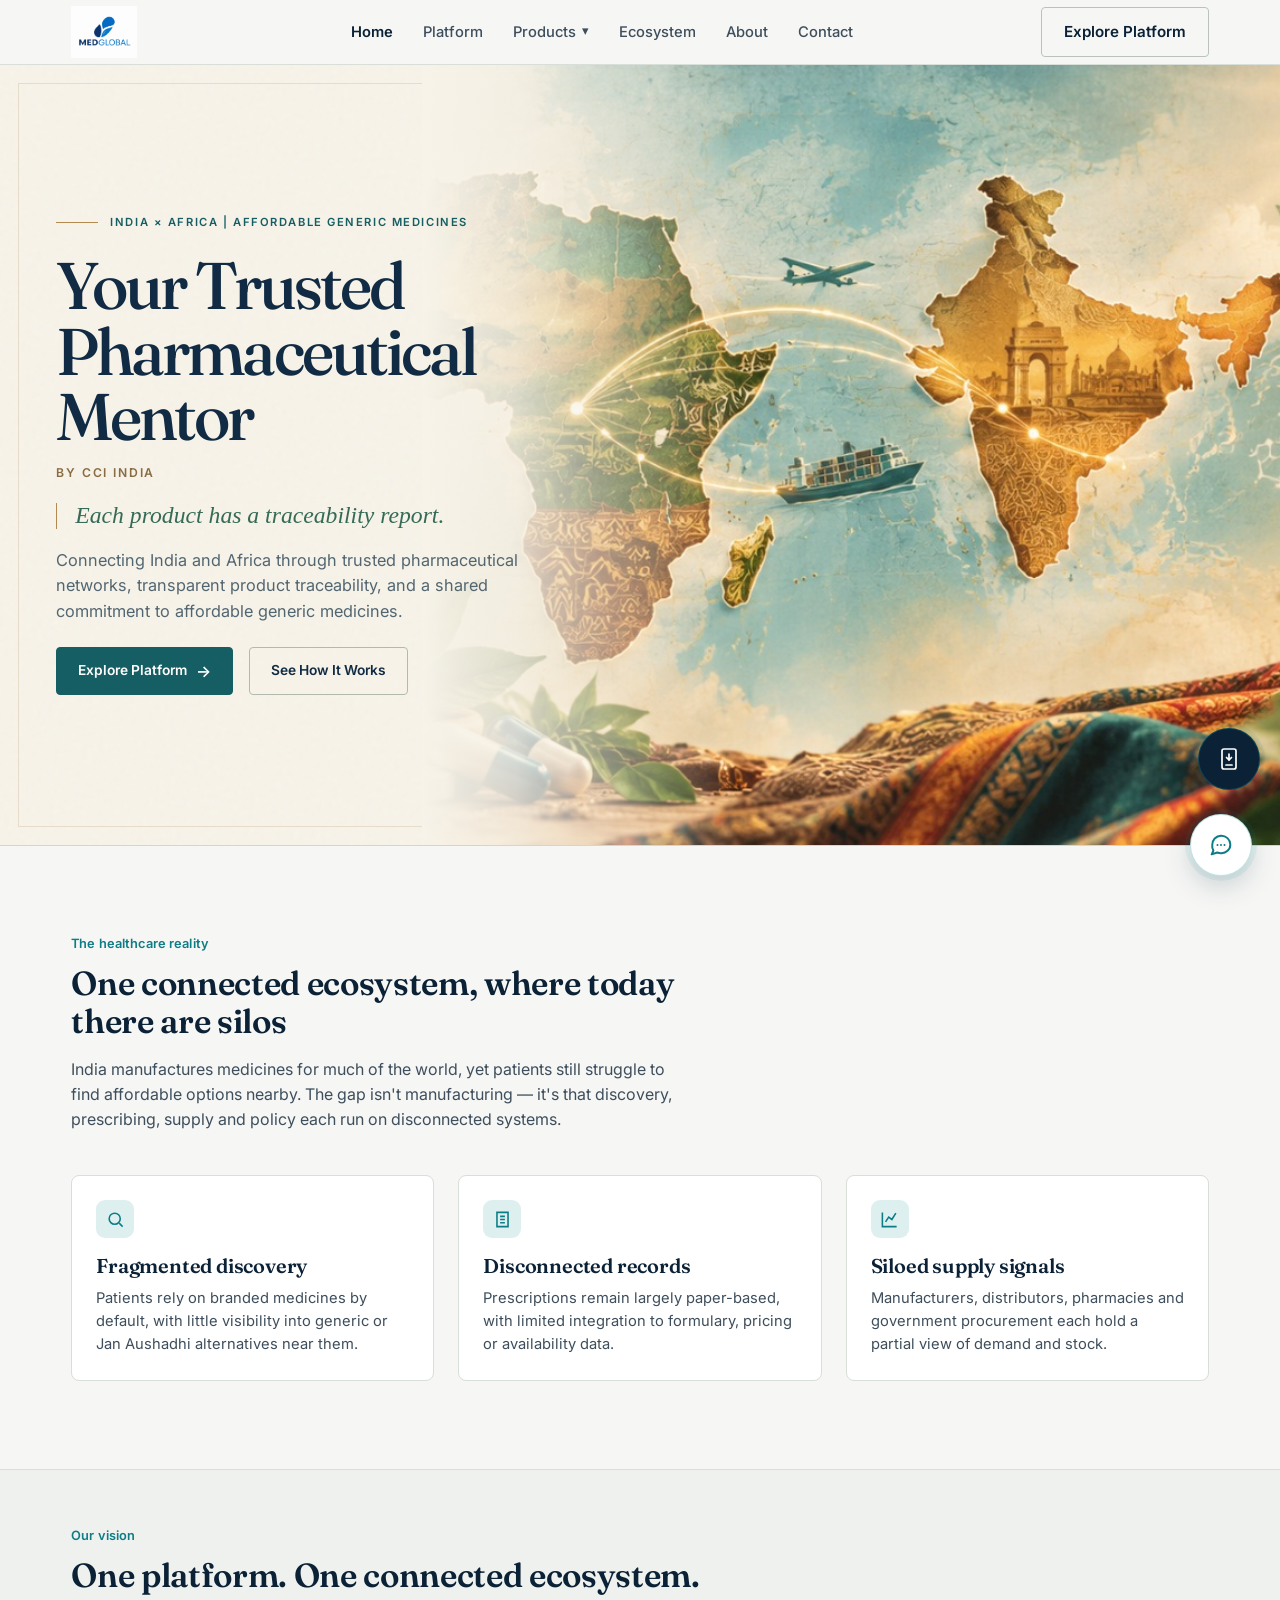
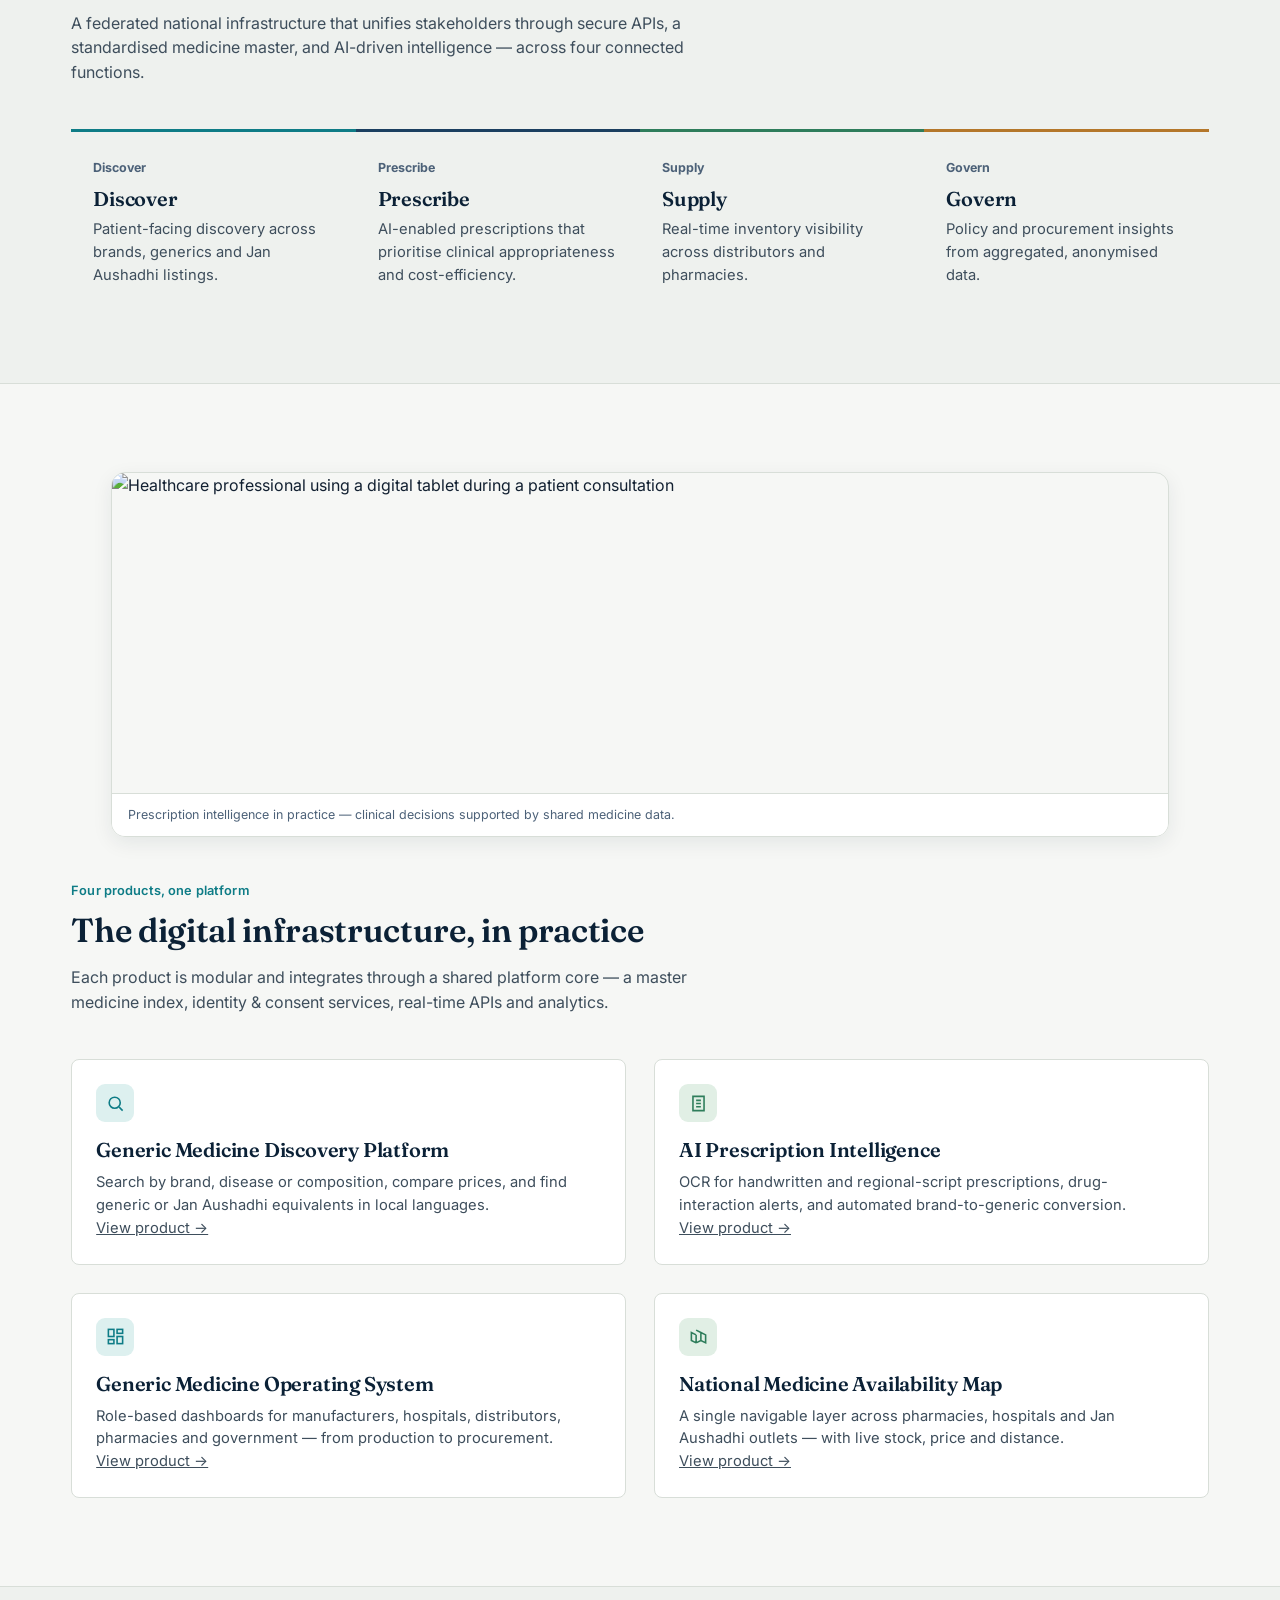
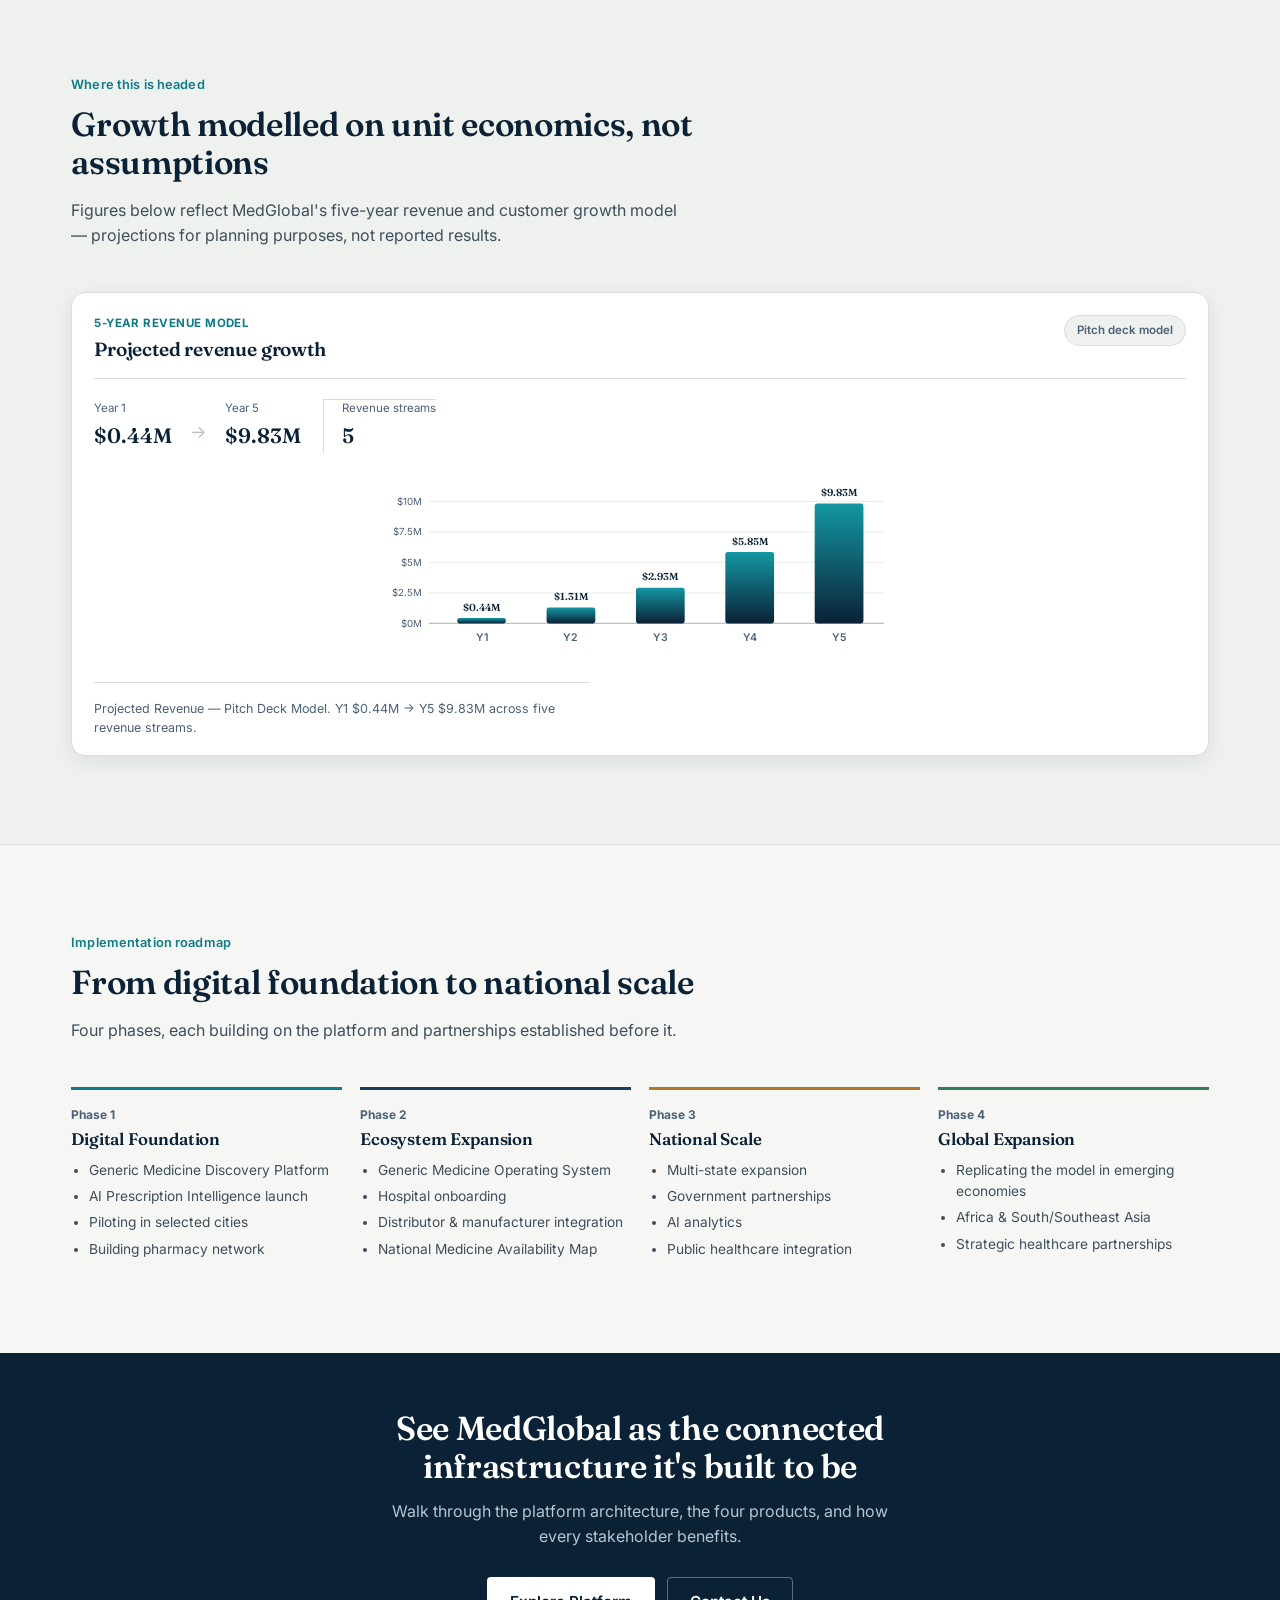
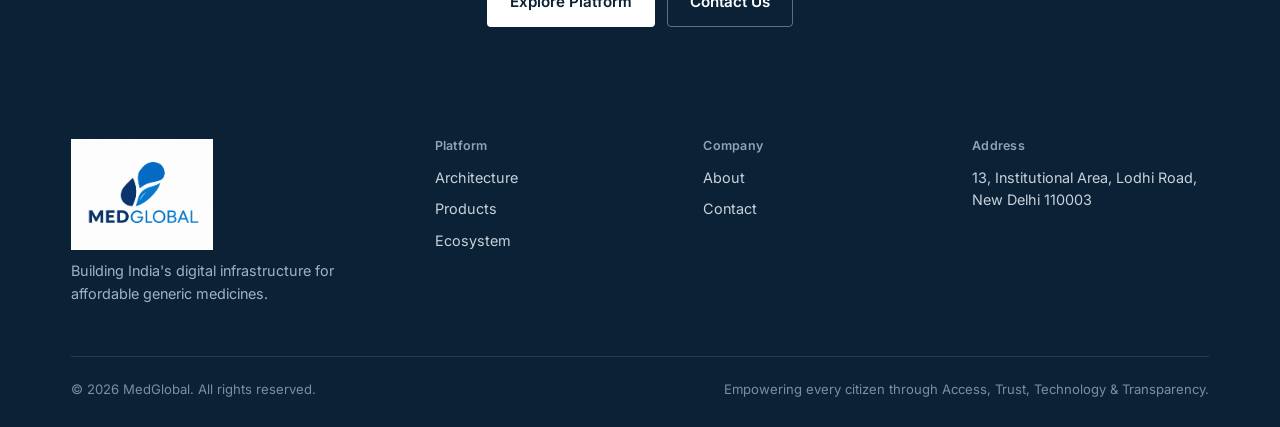
==== commit 5fb70c78: "Updated home page header" ====
--- a/index.html
+++ b/index.html
@@ -42,44 +42,22 @@
 </nav>
 
 <!-- HERO -->
-<header class="hero">
-  <div class="container hero-grid">
-    <div class="hero-copy">
-      <p class="kicker">National digital health infrastructure</p>
-      <h1>Building India's digital infrastructure for affordable generic medicines</h1>
-      <p class="lede">MedGlobal connects patients, doctors, pharmacies, distributors and government on one platform — so every citizen can discover, prescribe and access affordable generics, not just wherever supply happens to reach.</p>
-      <div class="hero-actions">
-        <a href="platform.html" class="btn btn-primary">Explore Platform</a>
-        <a href="ecosystem.html" class="btn btn-secondary">See How It Works</a>
-      </div>
-      <div class="hero-meta">
-        <div><span class="num">4</span><span class="lbl">connected products</span></div>
-        <div><span class="num">6</span><span class="lbl">stakeholder groups served</span></div>
-        <div><span class="num">1</span><span class="lbl">shared medicine index</span></div>
-      </div>
-    </div>
-
-    <div class="hero-visual">
-      <div class="hero-photo-frame reveal">
-        <span class="hero-badge-pill"><span class="dot"></span>Trusted Healthcare Network</span>
-        <img src="https://images.pexels.com/photos/19471015/pexels-photo-19471015.jpeg?auto=compress&amp;cs=tinysrgb&amp;w=900&amp;h=1125&amp;fit=crop" alt="Pharmacist checking a smartphone amid medicine shelves inside a modern pharmacy" width="900" height="1125">
-        <span class="hero-badge-icon" aria-hidden="true">
-          <svg viewBox="0 0 24 24" fill="none" stroke="currentColor" stroke-width="2"><path d="M20.8 4.6a5.5 5.5 0 0 0-7.8 0L12 5.6l-1-1a5.5 5.5 0 0 0-7.8 7.8l1 1L12 21l7.8-7.6 1-1a5.5 5.5 0 0 0 0-7.8Z"/><path d="M8 12h2l1.5-3 2 6 1.5-3H16"/></svg>
-        </span>
-        <div class="hero-photo-caption">
-          <strong>One shared infrastructure</strong>
-          <span>Connecting pharmacies, doctors, distributors and government on a single platform</span>
-        </div>
-      </div>
-      <div class="hero-floating-card">
-        <span class="icon" aria-hidden="true">
-          <svg viewBox="0 0 24 24" fill="none" stroke="currentColor" stroke-width="2"><path d="M12 3 5 6v6c0 4.5 3 7.7 7 9 4-1.3 7-4.5 7-9V6l-7-3Z"/><path d="m9.5 12 2 2 3.5-4"/></svg>
-        </span>
-        <div>
-          <strong>Trusted access</strong>
-          <span>Built for every community</span>
-        </div>
-      </div>
+<header class="home-hero">
+  <div class="home-hero__inner">
+    <div class="home-hero__copy">
+      <p class="home-hero__eyebrow"><span></span>India × Africa | Affordable Generic Medicines</p>
+      <h1>Your Trusted<br>Pharmaceutical<br>Mentor</h1>
+      <p class="home-hero__brand">BY CCI INDIA</p>
+      <p class="home-hero__traceability">Each product has a traceability report.</p>
+      <p class="home-hero__description">Connecting India and Africa through trusted pharmaceutical networks, transparent product traceability, and a shared commitment to affordable generic medicines.</p>
+      <div class="home-hero__actions">
+        <a class="home-hero__primary" href="platform.html">Explore Platform <span aria-hidden="true">→</span></a>
+        <a class="home-hero__secondary" href="ecosystem.html">See How It Works</a>
+      </div>
+    </div>
+
+    <div class="home-hero__art" role="img" aria-label="Antique-style illustration of India and Africa connected by golden trade routes, with a ship, aircraft, medicinal leaves and capsules">
+      <img class="home-hero__map" src="assets/home-hero-collaboration.jpg" alt="">
     </div>
   </div>
 </header>
--- a/style.css
+++ b/style.css
@@ -3234,4 +3234,549 @@
 
 .medical-equipment-banner-image {
     margin-top: 0 !important;
+}
+
+/* ============================================================
+   MedGlobal App Download CTA — Floating Button
+   Scoped with .medglobal-app-download prefix to avoid
+   conflicts with existing MedGlobal styles.
+   Sits above the chatbot launcher (bottom: ~110px).
+   z-index: 299 (below chatbot z-index:300).
+   ============================================================ */
+
+.medglobal-app-download {
+    position: fixed;
+    right: 20px;
+    bottom: 110px;
+    z-index: 299;
+    display: flex;
+    align-items: center;
+    justify-content: flex-end;
+    font-family: var(--font-body);
+}
+
+.medglobal-app-download__link {
+    display: inline-flex;
+    align-items: center;
+    gap: 0;
+    padding: 0;
+    width: 62px;
+    height: 62px;
+    border-radius: 50px;
+    background: var(--navy-900);
+    color: var(--white);
+    text-decoration: none;
+    border: 1px solid rgba(20, 151, 163, 0.3);
+    box-shadow:
+        0 10px 28px rgba(11, 33, 54, 0.22),
+        0 0 0 5px rgba(20, 151, 163, 0.08);
+    cursor: pointer;
+    overflow: hidden;
+    transition:
+        width 0.28s cubic-bezier(0.4, 0, 0.2, 1),
+        border-radius 0.28s cubic-bezier(0.4, 0, 0.2, 1),
+        box-shadow 0.22s ease,
+        transform 0.18s ease,
+        background 0.18s ease;
+    white-space: nowrap;
+    justify-content: center;
+}
+
+.medglobal-app-download__link:hover,
+.medglobal-app-download__link:focus-visible {
+    width: 188px;
+    border-radius: 31px;
+    background: var(--navy-700);
+    box-shadow:
+        0 15px 36px rgba(11, 33, 54, 0.28),
+        0 0 0 6px rgba(20, 151, 163, 0.12);
+    transform: translateY(-2px);
+    justify-content: flex-start;
+    padding-left: 18px;
+    gap: 10px;
+}
+
+.medglobal-app-download__link:active {
+    transform: translateY(0);
+}
+
+.medglobal-app-download__link:focus-visible {
+    outline: 2px solid var(--teal-500);
+    outline-offset: 3px;
+}
+
+/* Icon wrapper — always centered in collapsed mode */
+.medglobal-app-download__icon {
+    flex: none;
+    width: 26px;
+    height: 26px;
+    display: flex;
+    align-items: center;
+    justify-content: center;
+    color: var(--white);
+    position: relative;
+    z-index: 1;
+}
+
+.medglobal-app-download__icon svg {
+    width: 24px;
+    height: 24px;
+    fill: none;
+    stroke: currentColor;
+    stroke-width: 1.7;
+    stroke-linecap: round;
+    stroke-linejoin: round;
+    transition: transform 0.18s ease;
+}
+
+.medglobal-app-download__link:hover .medglobal-app-download__icon svg,
+.medglobal-app-download__link:focus-visible .medglobal-app-download__icon svg {
+    transform: scale(1.06);
+}
+
+/* Text label — hidden until hover expands the pill */
+.medglobal-app-download__label {
+    font-size: 0.88rem;
+    font-weight: 600;
+    color: var(--white);
+    white-space: nowrap;
+    opacity: 0;
+    max-width: 0;
+    overflow: hidden;
+    transition:
+        opacity 0.18s ease 0.08s,
+        max-width 0.28s cubic-bezier(0.4, 0, 0.2, 1);
+    letter-spacing: 0.01em;
+}
+
+.medglobal-app-download__link:hover .medglobal-app-download__label,
+.medglobal-app-download__link:focus-visible .medglobal-app-download__label {
+    opacity: 1;
+    max-width: 140px;
+}
+
+/* ---- Tooltip on collapsed state ---- */
+.medglobal-app-download__link::after {
+    content: "Download App";
+    position: absolute;
+    right: calc(100% + 12px);
+    top: 50%;
+    transform: translateY(-50%);
+    background: var(--navy-900);
+    color: var(--white);
+    font-size: 0.78rem;
+    font-weight: 600;
+    padding: 6px 12px;
+    border-radius: var(--radius-sm);
+    white-space: nowrap;
+    opacity: 0;
+    pointer-events: none;
+    transition: opacity 0.18s ease;
+    box-shadow: var(--shadow-sm);
+}
+
+@media (hover: hover) {
+    /* Show tooltip only on hover when not yet expanded (narrow screens where expansion is off) */
+    .medglobal-app-download__link:hover::after {
+        opacity: 0; /* suppressed — we use the inline label instead on desktop */
+    }
+}
+
+/* ---- Mobile: compact 52px circle, no expansion ---- */
+@media (max-width: 560px) {
+    .medglobal-app-download {
+        right: 16px;
+        bottom: 96px;
+    }
+
+    .medglobal-app-download__link {
+        width: 52px;
+        height: 52px;
+        border-radius: 50%;
+    }
+
+    /* Disable hover expansion on mobile/touch */
+    .medglobal-app-download__link:hover,
+    .medglobal-app-download__link:focus-visible {
+        width: 52px;
+        border-radius: 50%;
+        padding-left: 0;
+        gap: 0;
+        justify-content: center;
+        transform: none;
+    }
+
+    .medglobal-app-download__link:hover .medglobal-app-download__label,
+    .medglobal-app-download__link:focus-visible .medglobal-app-download__label {
+        opacity: 0;
+        max-width: 0;
+    }
+
+    .medglobal-app-download__icon svg {
+        width: 22px;
+        height: 22px;
+    }
+}
+
+/* ---- Tablet: slightly smaller ---- */
+@media (min-width: 561px) and (max-width: 900px) {
+    .medglobal-app-download {
+        right: 20px;
+        bottom: 106px;
+    }
+
+    .medglobal-app-download__link {
+        width: 58px;
+        height: 58px;
+    }
+
+    .medglobal-app-download__link:hover,
+    .medglobal-app-download__link:focus-visible {
+        width: 178px;
+    }
+}
+
+/* ---- Respect reduced-motion preference ---- */
+@media (prefers-reduced-motion: reduce) {
+    .medglobal-app-download__link,
+    .medglobal-app-download__icon svg,
+    .medglobal-app-download__label {
+        transition: none !important;
+    }
+}
+
+/* ---------- Homepage editorial collaboration hero ---------- */
+.home-hero {
+    position: relative;
+    isolation: isolate;
+    overflow: hidden;
+    color: #193047;
+    min-height: min(780px, calc(100svh - 65px));
+    background: #f7f3e9;
+    border-bottom: 1px solid rgba(132, 111, 77, .24);
+}
+
+.home-hero::before,
+.home-hero::after {
+    position: absolute;
+    z-index: -1;
+    content: "";
+    pointer-events: none;
+}
+
+.home-hero::before {
+    inset: 0;
+    opacity: .2;
+    background-image: url("data:image/svg+xml,%3Csvg viewBox='0 0 180 180' xmlns='http://www.w3.org/2000/svg'%3E%3Cfilter id='n'%3E%3CfeTurbulence type='fractalNoise' baseFrequency='.78' numOctaves='3' stitchTiles='stitch'/%3E%3C/filter%3E%3Crect width='100%25' height='100%25' filter='url(%23n)' opacity='.18'/%3E%3C/svg%3E");
+}
+
+.home-hero::after {
+    inset: 18px;
+    border: 1px solid rgba(164, 128, 74, .2);
+}
+
+.home-hero__inner {
+    display: flex;
+    align-items: center;
+    min-height: inherit;
+    max-width: 1440px;
+    margin: 0 auto;
+    padding: 50px clamp(38px, 4.4vw, 72px);
+}
+
+.home-hero__copy {
+    position: relative;
+    z-index: 2;
+    width: min(47%, 620px);
+    padding: 18px 0;
+    animation: home-hero-rise .85s cubic-bezier(.2, .7, .25, 1) both;
+}
+
+.home-hero__eyebrow {
+    display: flex;
+    align-items: center;
+    gap: 12px;
+    margin: 0 0 22px;
+    color: #155e63;
+    font-size: .7rem;
+    font-weight: 600;
+    letter-spacing: .14em;
+    line-height: 1.4;
+    text-transform: uppercase;
+}
+
+.home-hero__eyebrow span {
+    width: 42px;
+    height: 1px;
+    flex: none;
+    background: #b4894e;
+}
+
+.home-hero__eyebrow,
+.home-hero__copy h1,
+.home-hero__brand,
+.home-hero__traceability,
+.home-hero__description,
+.home-hero__actions {
+    animation: home-hero-rise .75s cubic-bezier(.2, .7, .25, 1) both;
+}
+
+.home-hero__eyebrow { animation-delay: .08s; }
+.home-hero__copy h1 { animation-delay: .16s; }
+.home-hero__brand { animation-delay: .24s; }
+.home-hero__traceability { animation-delay: .32s; }
+.home-hero__description { animation-delay: .4s; }
+.home-hero__actions { animation-delay: .48s; }
+
+.home-hero__copy h1 {
+    max-width: 660px;
+    margin: 0;
+    color: #102b43;
+    font-family: var(--font-display);
+    font-size: clamp(3.5rem, 5.15vw, 5.5rem);
+    font-weight: 500;
+    letter-spacing: -.045em;
+    line-height: 1;
+}
+
+.home-hero__brand {
+    margin: 14px 0 0;
+    color: #8a6c43;
+    font-size: .76rem;
+    font-weight: 600;
+    letter-spacing: .15em;
+    text-transform: uppercase;
+}
+
+.home-hero__traceability {
+    position: relative;
+    margin: 17px 0 16px;
+    padding-left: 19px;
+    color: #356b56;
+    font-family: var(--font-display);
+    font-size: clamp(1.4rem, 1.85vw, 1.9rem);
+    font-style: italic;
+    line-height: 1.35;
+}
+
+.home-hero__traceability::before {
+    position: absolute;
+    top: .13em;
+    bottom: .13em;
+    left: 0;
+    width: 1px;
+    background: #b48950;
+    content: "";
+}
+
+.home-hero__description {
+    max-width: 48ch;
+    margin: 0;
+    color: #526671;
+    font-size: 1.02rem;
+    line-height: 1.55;
+}
+
+.home-hero__actions {
+    display: flex;
+    flex-wrap: wrap;
+    gap: 16px;
+    margin-top: 23px;
+}
+
+.home-hero__actions a {
+    display: inline-flex;
+    align-items: center;
+    gap: 9px;
+    justify-content: center;
+    min-height: 48px;
+    padding: 0 21px;
+    border: 1px solid #bcbba9;
+    border-radius: 4px;
+    color: #102b43;
+    font-size: .86rem;
+    font-weight: 600;
+    text-decoration: none;
+    transition: color .2s ease, border-color .2s ease, background .2s ease;
+}
+
+.home-hero__actions .home-hero__primary {
+    border-color: #155e63;
+    background: #155e63;
+    color: #fff;
+}
+
+.home-hero__actions .home-hero__primary:hover {
+    border-color: #104d51;
+    background: #104d51;
+}
+
+.home-hero__actions .home-hero__secondary {
+    border-color: #b2b9ad;
+    background: rgba(247, 243, 233, .62);
+}
+
+.home-hero__actions .home-hero__secondary:hover {
+    border-color: #8b805f;
+    background: #f7f3e9;
+}
+
+.home-hero__actions a span {
+    color: inherit;
+    font-size: 1rem;
+}
+
+.home-hero__art {
+    position: absolute;
+    top: 0;
+    bottom: 0;
+    right: 0;
+    width: min(67%, 1120px);
+    animation: home-hero-map-reveal 1.25s cubic-bezier(.2, .7, .25, 1) both;
+}
+
+.home-hero__art::after {
+    position: absolute;
+    inset: 0;
+    background: linear-gradient(90deg, #f7f3e9 0%, rgba(247, 243, 233, .84) 11%, rgba(247, 243, 233, 0) 37%);
+    content: "";
+    pointer-events: none;
+}
+
+.home-hero__map {
+    display: block;
+    width: 100%;
+    height: 100%;
+    object-fit: cover;
+    object-position: center;
+}
+
+@keyframes home-hero-rise {
+    from { opacity: 0; transform: translateY(16px); }
+    to { opacity: 1; transform: translateY(0); }
+}
+
+@keyframes home-hero-map-reveal {
+    from { opacity: 0; transform: translateX(18px); }
+    to { opacity: 1; transform: translateX(0); }
+}
+
+@keyframes home-hero-map-reveal-flow {
+    from { opacity: 0; transform: translateY(8px); }
+    to { opacity: 1; transform: none; }
+}
+
+@media (max-width: 960px) {
+    .home-hero__inner {
+        display: block;
+        min-height: 0;
+        padding: 58px clamp(34px, 7vw, 72px) 28px;
+    }
+
+    .home-hero__copy {
+        width: min(100%, 650px);
+    }
+
+    .home-hero__copy h1 {
+        font-size: clamp(3.1rem, 7.8vw, 4.25rem);
+    }
+
+    .home-hero__art {
+        position: relative;
+        top: auto;
+        right: auto;
+        width: min(100%, 760px);
+        height: clamp(300px, 52vw, 410px);
+        margin: 8px auto 0;
+        animation-name: home-hero-map-reveal-flow;
+    }
+
+    .home-hero__art::after {
+        background: linear-gradient(180deg, #f7f3e9 0%, rgba(247, 243, 233, 0) 18%);
+    }
+
+}
+
+@media (max-width: 600px) {
+    .home-hero::after {
+        inset: 10px;
+    }
+
+    .home-hero__inner {
+        padding: 46px 28px 23px;
+    }
+
+    .home-hero__copy {
+        width: 100%;
+        padding: 0;
+        background: none;
+    }
+
+    .home-hero__eyebrow {
+        gap: 9px;
+        margin-bottom: 17px;
+        font-size: .58rem;
+        letter-spacing: .1em;
+    }
+
+    .home-hero__eyebrow span {
+        width: 23px;
+    }
+
+    .home-hero__copy h1 {
+        max-width: 440px;
+        font-size: clamp(2.65rem, 11vw, 3.55rem);
+        line-height: 1;
+    }
+
+    .home-hero__brand {
+        margin-top: 13px;
+        font-size: .72rem;
+    }
+
+    .home-hero__traceability {
+        margin: 24px 0 13px;
+        font-size: 1.2rem;
+    }
+
+    .home-hero__description {
+        font-size: .91rem;
+        line-height: 1.65;
+    }
+
+    .home-hero__actions {
+        gap: 9px;
+        margin-top: 21px;
+    }
+
+    .home-hero__actions a {
+        min-height: 43px;
+        padding: 0 11px;
+        font-size: .74rem;
+    }
+
+    .home-hero__art {
+        height: clamp(230px, 64vw, 275px);
+        margin-top: 10px;
+    }
+}
+
+@media (prefers-reduced-motion: reduce) {
+    .home-hero__copy,
+    .home-hero__art {
+        animation: none;
+    }
+
+    .home-hero__eyebrow,
+    .home-hero__copy h1,
+    .home-hero__brand,
+    .home-hero__traceability,
+    .home-hero__description,
+    .home-hero__actions {
+        animation: none;
+    }
+
+    .home-hero__actions a {
+        transition: none;
+    }
 }
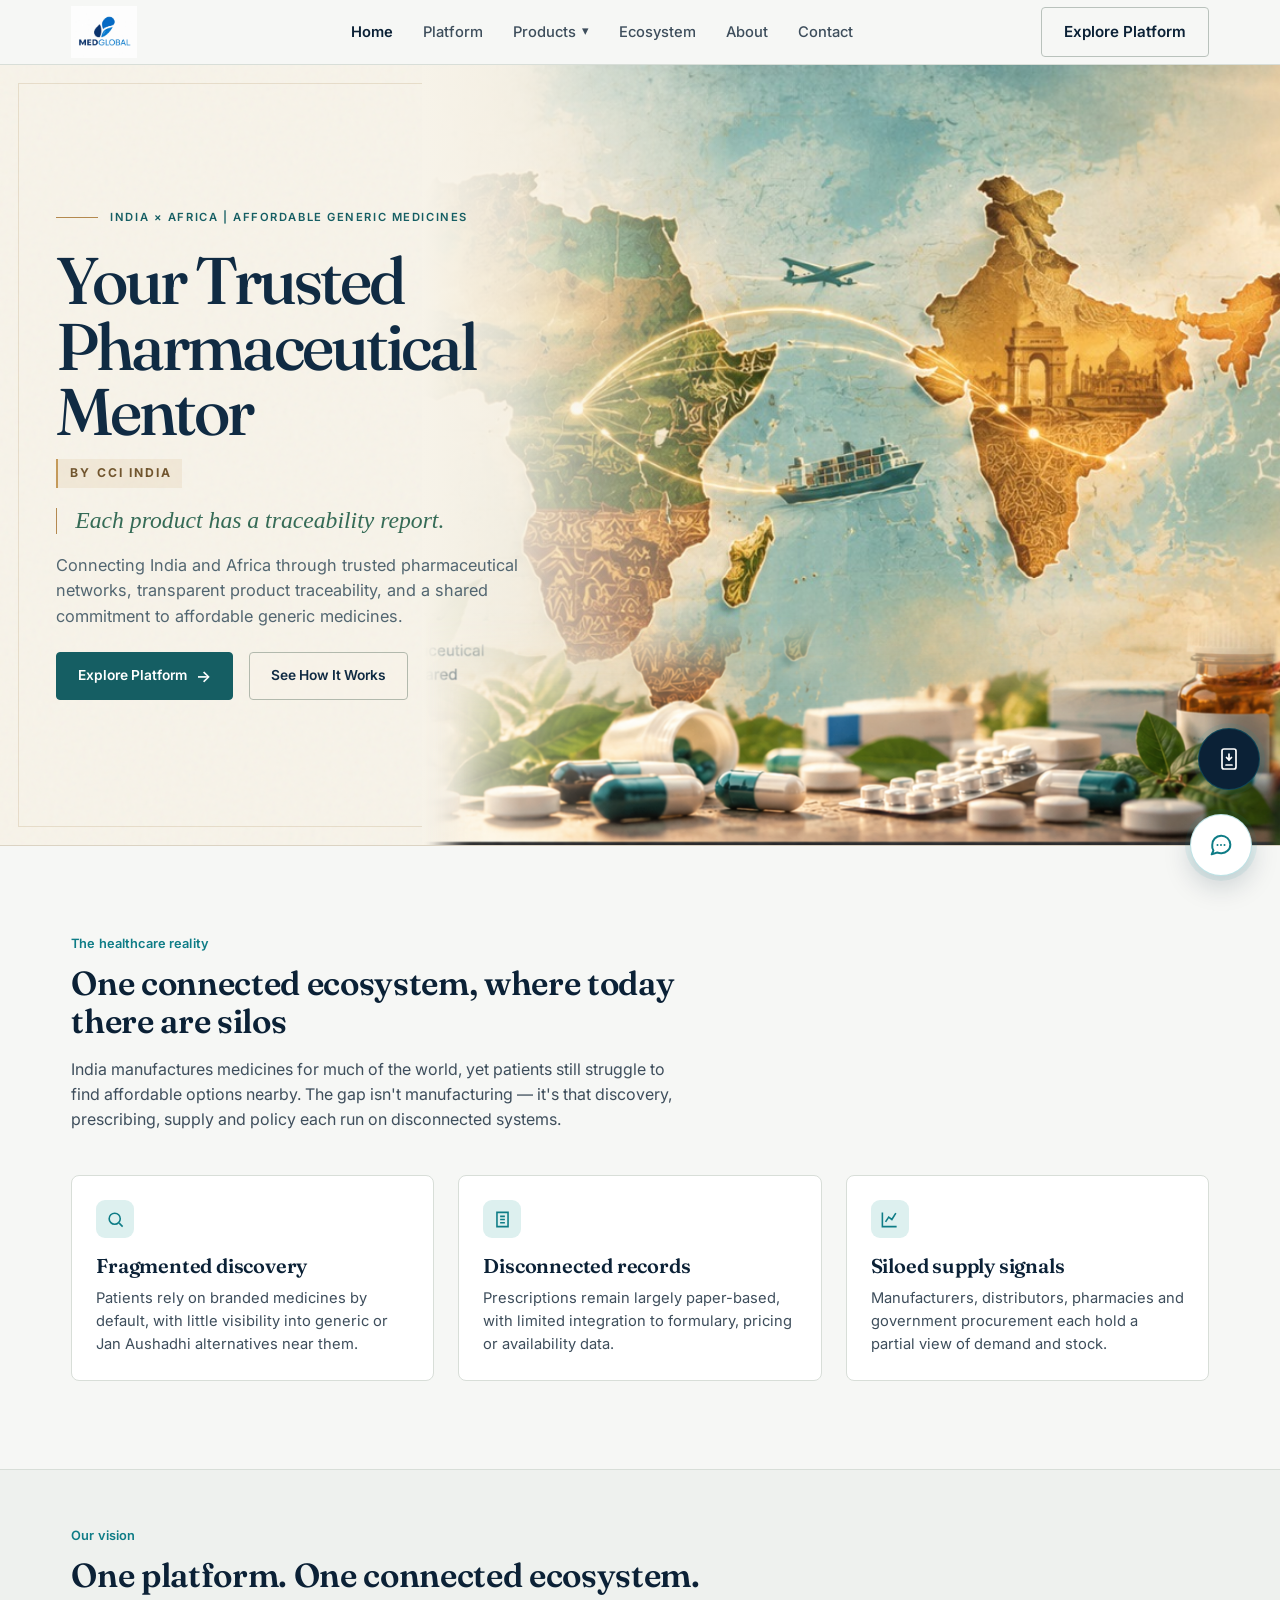
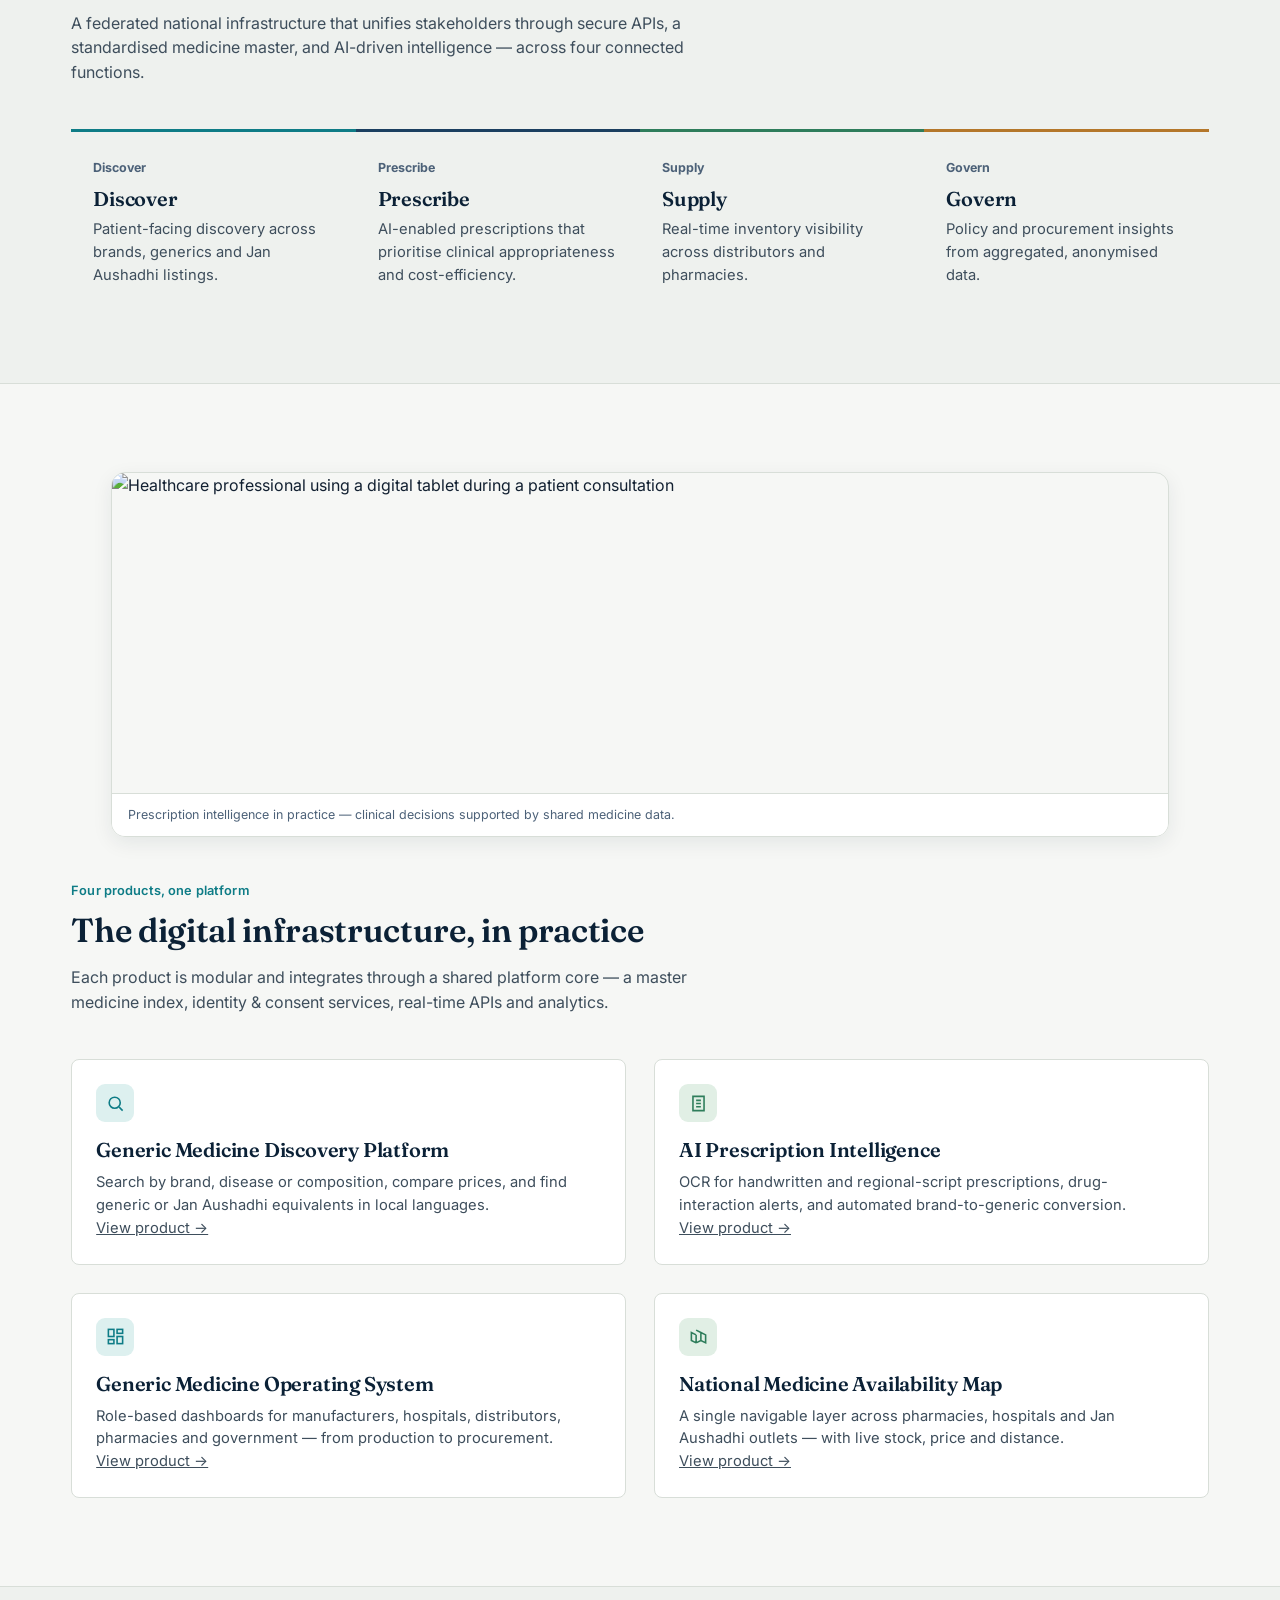
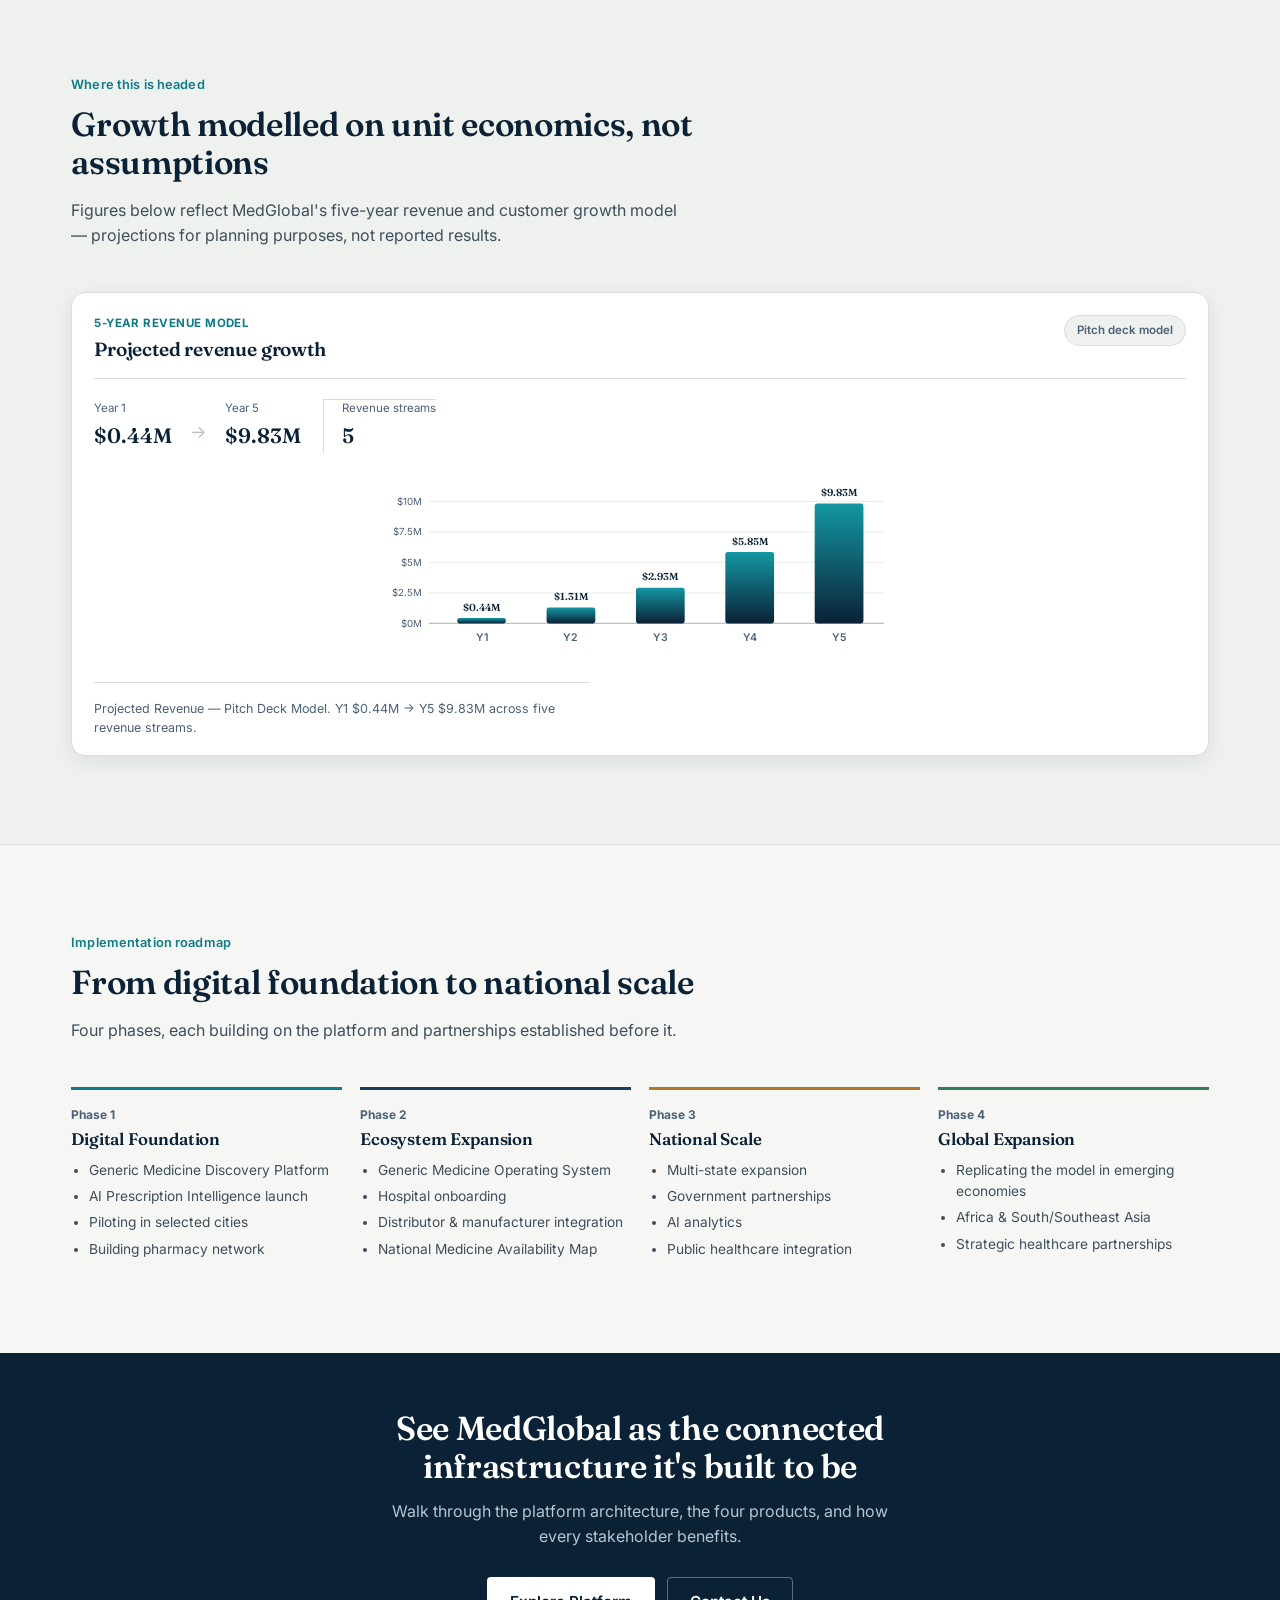
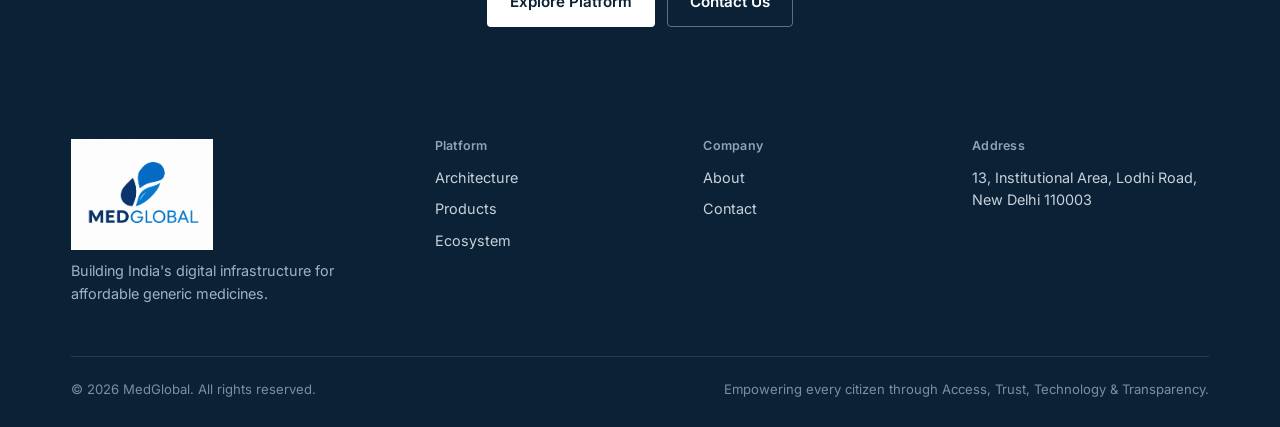
==== commit 62b30401: "Final updates of home page header" ====
--- a/index.html
+++ b/index.html
@@ -58,6 +58,7 @@
 
     <div class="home-hero__art" role="img" aria-label="Antique-style illustration of India and Africa connected by golden trade routes, with a ship, aircraft, medicinal leaves and capsules">
       <img class="home-hero__map" src="assets/home-hero-collaboration.jpg" alt="">
+      <img class="home-hero__foreground" src="assets/home-hero-medicine-foreground.png" alt="">
     </div>
   </div>
 </header>
--- a/style.css
+++ b/style.css
@@ -3540,11 +3540,16 @@
 }
 
 .home-hero__brand {
+    display: inline-flex;
+    align-items: center;
     margin: 14px 0 0;
-    color: #8a6c43;
+    padding: 5px 10px 5px 12px;
+    border-left: 2px solid #c49a5a;
+    background: rgba(196, 154, 90, .12);
+    color: #71552e;
     font-size: .76rem;
-    font-weight: 600;
-    letter-spacing: .15em;
+    font-weight: 700;
+    letter-spacing: .17em;
     text-transform: uppercase;
 }
 
@@ -3648,7 +3653,19 @@
     width: 100%;
     height: 100%;
     object-fit: cover;
-    object-position: center;
+    object-position: center bottom;
+}
+
+.home-hero__foreground {
+    position: absolute;
+    left: 0;
+    right: 0;
+    bottom: 0;
+    z-index: 1;
+    display: block;
+    width: 100%;
+    height: auto;
+    pointer-events: none;
 }
 
 @keyframes home-hero-rise {
@@ -3759,6 +3776,7 @@
         height: clamp(230px, 64vw, 275px);
         margin-top: 10px;
     }
+
 }
 
 @media (prefers-reduced-motion: reduce) {
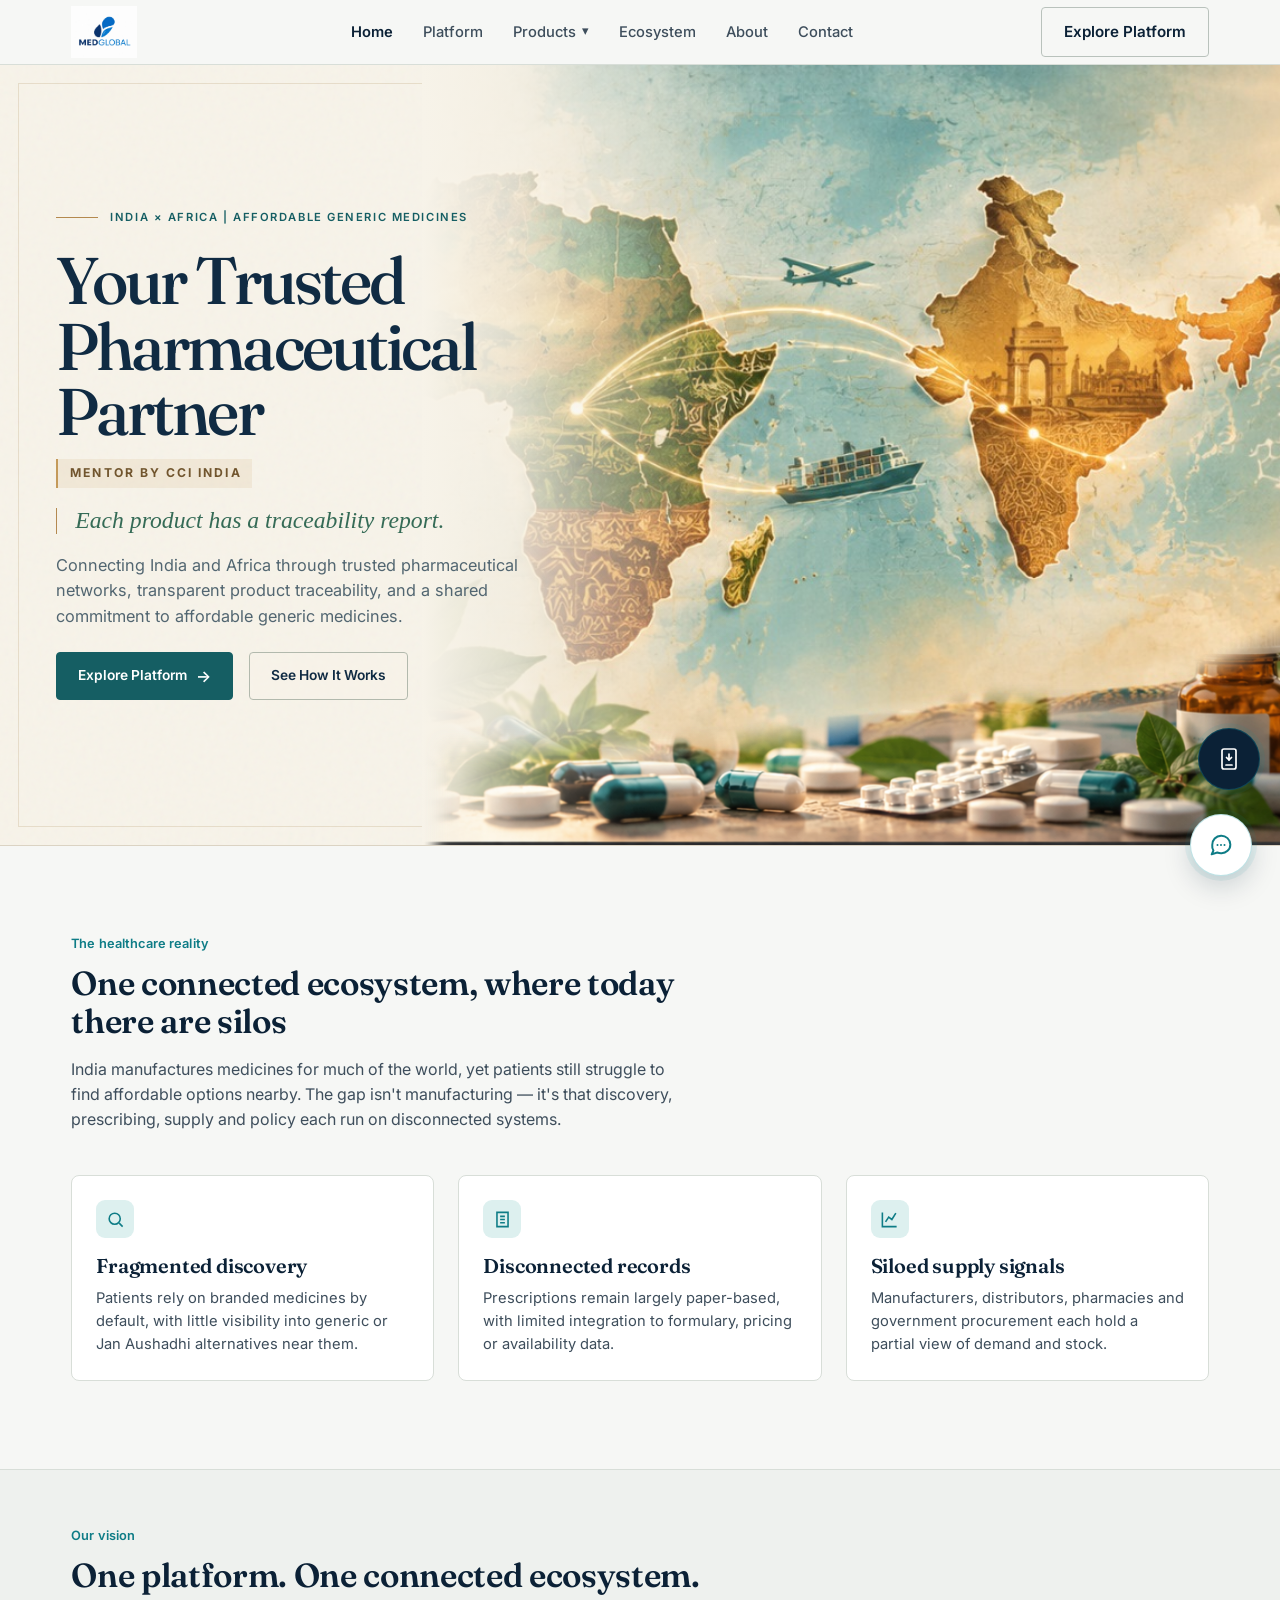
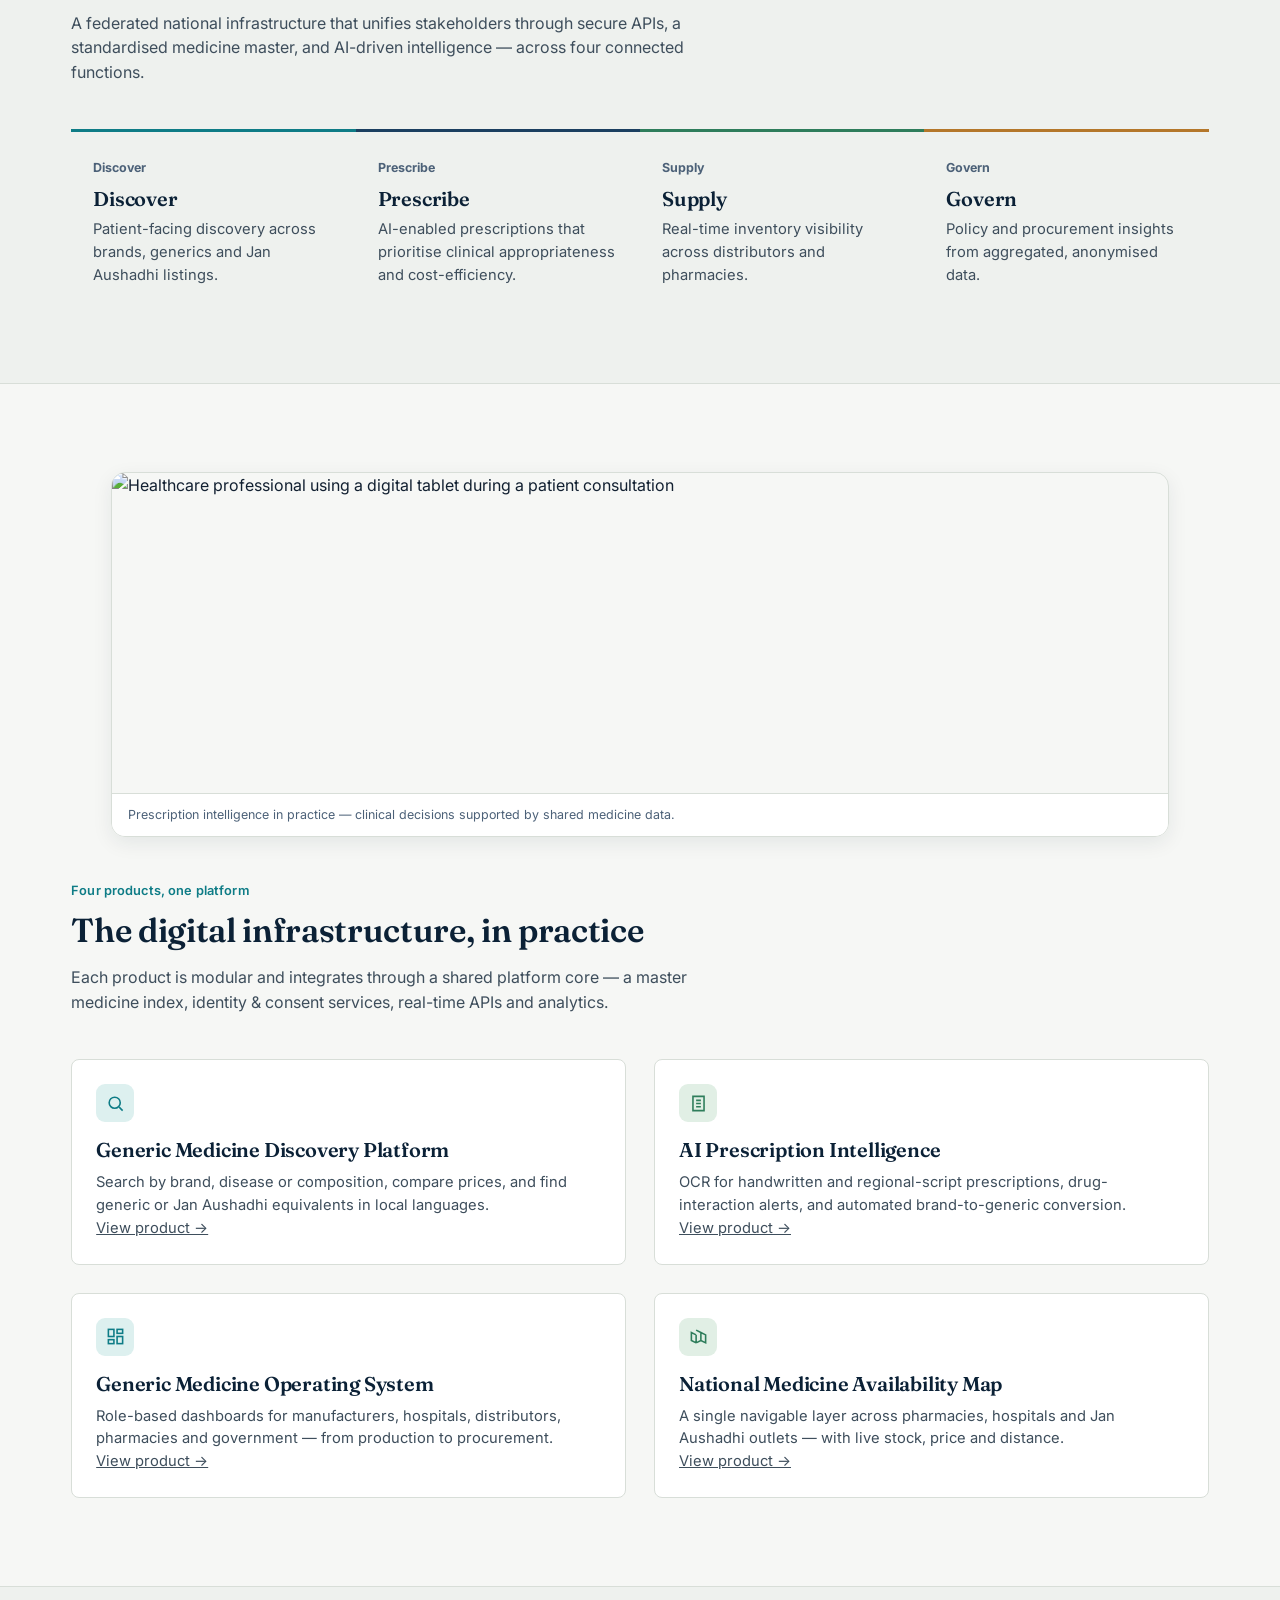
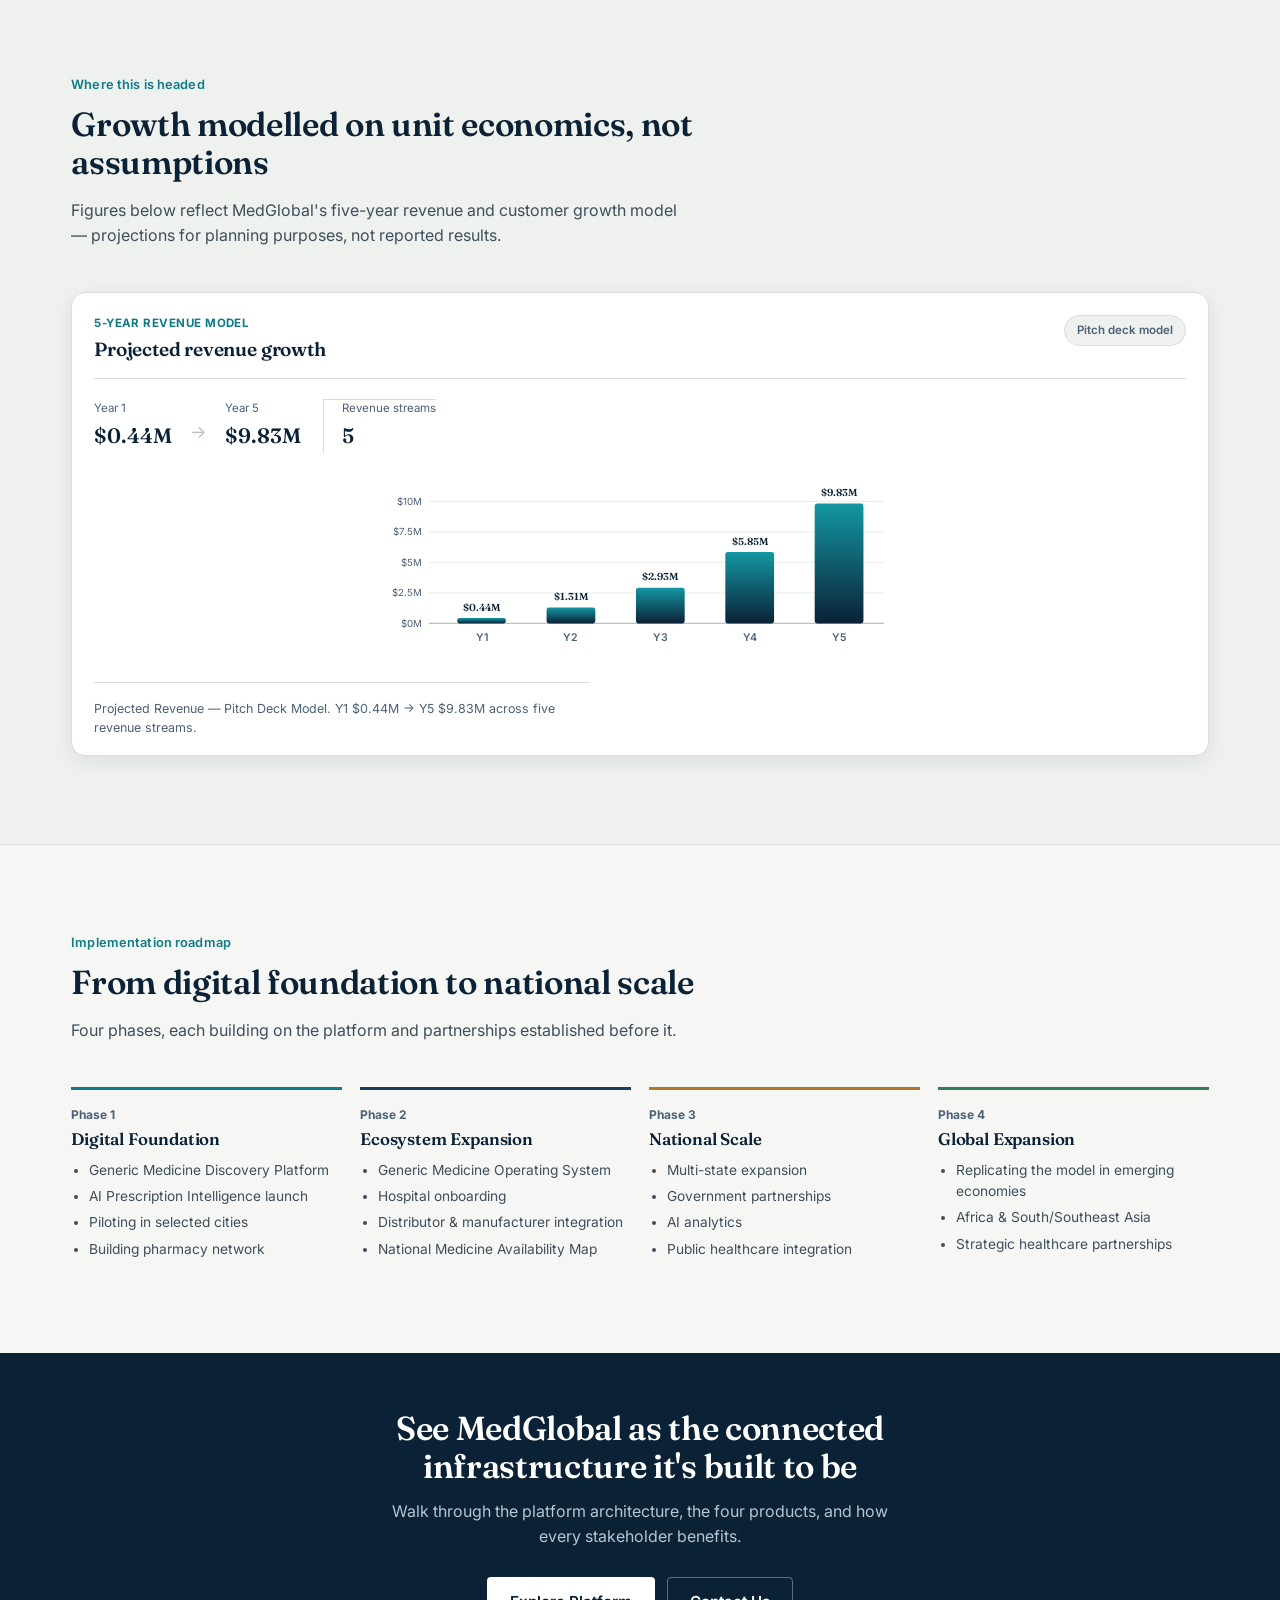
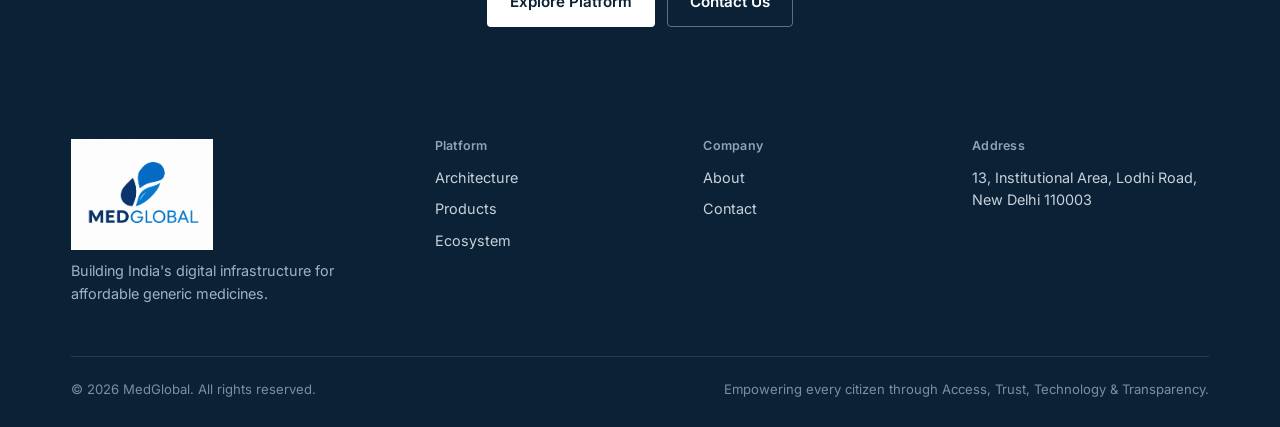
==== commit 07b19308: "Updated home page header" ====
--- a/index.html
+++ b/index.html
@@ -46,8 +46,8 @@
   <div class="home-hero__inner">
     <div class="home-hero__copy">
       <p class="home-hero__eyebrow"><span></span>India × Africa | Affordable Generic Medicines</p>
-      <h1>Your Trusted<br>Pharmaceutical<br>Mentor</h1>
-      <p class="home-hero__brand">BY CCI INDIA</p>
+      <h1>Your Trusted<br>Pharmaceutical<br>Partner</h1>
+      <p class="home-hero__brand">MENTOR BY CCI INDIA</p>
       <p class="home-hero__traceability">Each product has a traceability report.</p>
       <p class="home-hero__description">Connecting India and Africa through trusted pharmaceutical networks, transparent product traceability, and a shared commitment to affordable generic medicines.</p>
       <div class="home-hero__actions">
